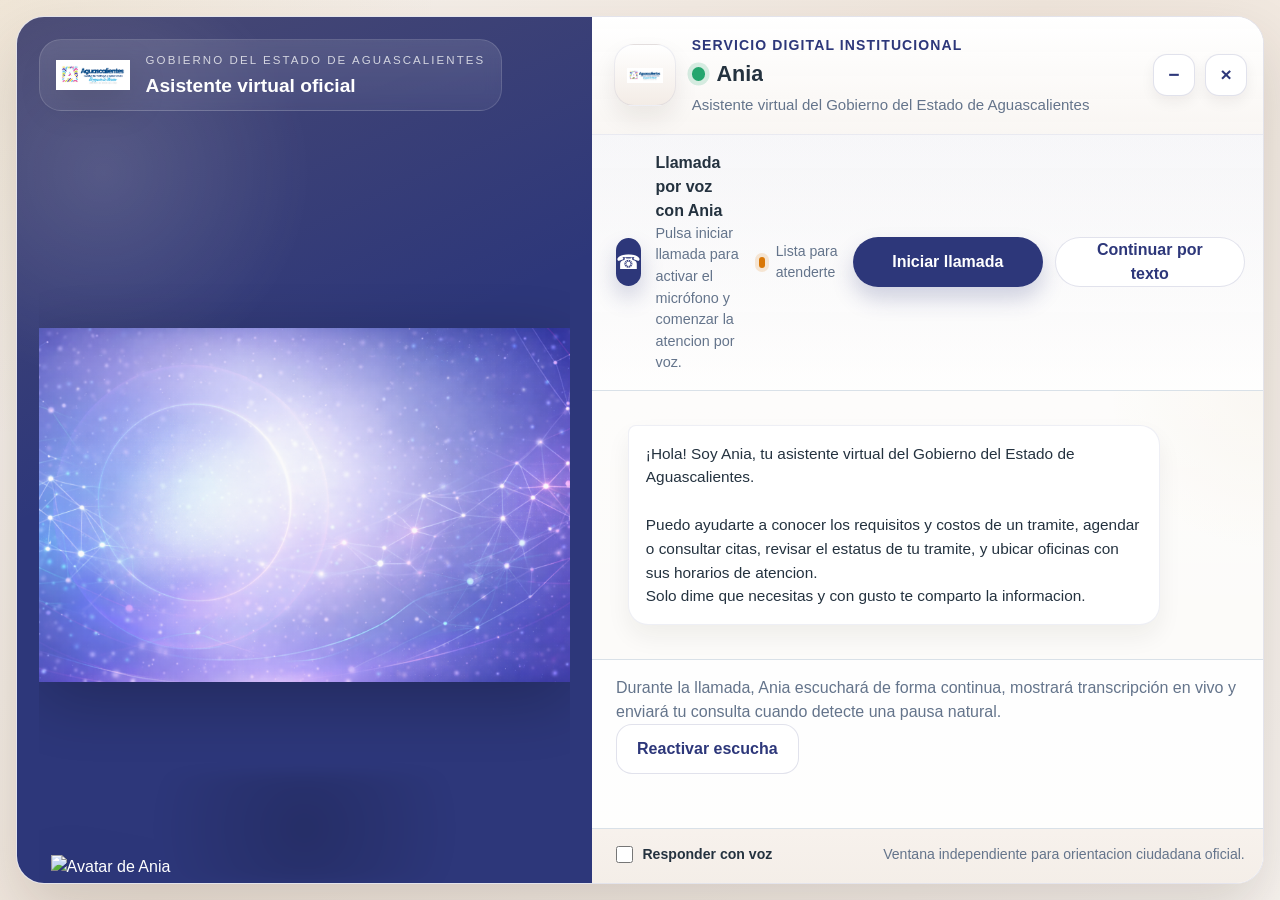
==== asistente_GEA.html @ a7ffb866 "ULTIMA VERSION" ====
<!doctype html>
<html lang="es">
<head>
  <meta charset="utf-8"/>
  <meta name="viewport" content="width=device-width, initial-scale=1"/>
  <meta name="theme-color" content="#2D377A"/>
  <title>Ania | Gobierno del Estado de Aguascalientes</title>
  <link href="https://cdn.jsdelivr.net/npm/bootstrap@5.3.3/dist/css/bootstrap.min.css" rel="stylesheet"/>
  <style>
    :root{--gea-primary:#2D377A;--gea-primary-dark:#2D377A;--gea-gold:#c49a52;--gea-ink:#24323f;--gea-muted:#64748b;--gea-line:#d9e1e8;--gea-bg:#f3ece5;}
    html,body{height:100%;margin:0;overflow:hidden}
    body{font-family:"Segoe UI",Tahoma,Geneva,Verdana,sans-serif;background:radial-gradient(circle at top left,rgba(196,154,82,.16),transparent 28%),linear-gradient(135deg,#f8f4f0,#efe5db 48%,#f8f4f0);color:var(--gea-ink)}
    .page-shell{min-height:100dvh;padding:1rem}
    .app{display:grid;grid-template-columns:minmax(420px,.96fr) minmax(520px,1.12fr);align-items:stretch;width:min(1540px,100%);min-height:calc(100dvh - 2rem);height:calc(100dvh - 2rem);max-height:calc(100dvh - 2rem);margin:0 auto;overflow:hidden;border:1px solid rgba(45,55,122,.12);border-radius:28px;background:rgba(255,255,255,.84);box-shadow:0 28px 60px rgba(53,36,26,.16);backdrop-filter:blur(12px)}
    .side{position:sticky;top:0;display:flex;flex-direction:column;justify-content:space-between;min-height:0;height:100%;padding:1.35rem 1.35rem 0;overflow:hidden;background:#2D377A;color:#fff}
    .side::before{content:"";position:absolute;inset:0;background:radial-gradient(circle at 15% 18%,rgba(255,255,255,.12),transparent 24%),linear-gradient(155deg,rgba(196,154,82,.18),transparent 45%)}
    .side-copy,.avatar-stage{position:relative;z-index:1}
    .gov-mark{display:flex;align-items:center;gap:1rem;margin-bottom:1rem}.side-copy--minimal{display:flex;justify-content:flex-start;align-items:flex-start}.gov-mark--solo{padding:.8rem 1rem;border-radius:22px;border:1px solid rgba(255,255,255,.14);background:linear-gradient(180deg,rgba(255,255,255,.12),rgba(255,255,255,.06));backdrop-filter:blur(8px)}
    .gov-mark img,.header-logo{object-fit:contain}
    .gov-mark img{width:74px;max-width:100%;filter:drop-shadow(0 12px 18px rgba(0,0,0,.14))}
    .gov-overline{display:block;margin-bottom:.35rem;font-size:.72rem;letter-spacing:.18em;text-transform:uppercase;color:rgba(255,255,255,.75)}
    .gov-mark h1{margin:0;font-size:1.2rem;line-height:1.15;font-weight:700}
    .hero-card{display:none}
    .hero-badge{display:none}
    .hero-card h2{display:none}
    .hero-card p,.service-item span{margin:0;color:rgba(255,255,255,.82);line-height:1.6}
    .service-grid{display:none}
    .service-item{display:none}
    .service-item strong{display:block;margin-bottom:.25rem;font-size:.95rem}
    .avatar-stage{position:relative;display:flex;align-items:flex-end;justify-content:center;flex:1 1 auto;min-height:460px;max-height:100%;padding:0 .75rem .25rem;overflow:hidden}
    .avatar-stage::before{content:"";position:absolute;inset:2% 0 4%;background-image:var(--ania-stage-bg, url("assets/img/fondo.png"));background-position:center 52%;background-size:contain;background-repeat:no-repeat;opacity:.98;filter:drop-shadow(0 18px 34px rgba(0,0,0,.24))}
    .avatar-stage::after{content:"";position:absolute;left:10%;right:10%;bottom:0;height:110px;background:radial-gradient(circle,rgba(0,0,0,.34),rgba(0,0,0,0) 70%);opacity:.45;filter:blur(8px)}
    .side img#sideAvatar{position:relative;z-index:1;width:min(100%,640px);max-height:100%;height:auto;object-fit:contain;object-position:center bottom;filter:drop-shadow(0 18px 30px rgba(0,0,0,.22));animation:floaty 3.4s ease-in-out infinite}
    @keyframes floaty{0%,100%{transform:translateY(0)}50%{transform:translateY(-8px)}}
    .chatcol{display:grid;grid-template-rows:auto auto auto minmax(0,1fr) auto auto auto;min-width:0;min-height:0;height:100%;max-height:100%;overflow:hidden;background:linear-gradient(180deg,rgba(255,255,255,.9),rgba(250,247,244,.95))}
    .header{display:flex;align-items:center;justify-content:space-between;gap:1rem;padding:1.1rem 1.35rem;border-bottom:1px solid rgba(45,55,122,.1);background:linear-gradient(180deg,#fff,rgba(249,246,243,.98))}
    .header-brand{display:flex;align-items:center;gap:1rem;min-width:0}
    .header-logo{width:62px;height:62px;padding:.75rem;border-radius:20px;background:linear-gradient(180deg,#fff,#f3ece6);border:1px solid rgba(45,55,122,.08);box-shadow:0 12px 24px rgba(41,25,19,.08)}
    .header-meta small{display:block;margin-bottom:.15rem;color:var(--gea-primary);font-weight:700;letter-spacing:.08em;text-transform:uppercase}
    .title{display:flex;align-items:center;gap:.7rem;font-size:1.35rem;font-weight:700}
    .title span:last-child{overflow:hidden;text-overflow:ellipsis;white-space:nowrap}
    .subtitle{margin-top:.2rem;color:var(--gea-muted);font-size:.94rem}
    .dot{width:.85rem;height:.85rem;border-radius:999px;background:#24a56d;box-shadow:0 0 0 .28rem rgba(36,165,109,.18)}
    .actions{display:flex;gap:.65rem;flex:0 0 auto}
    .btn{display:inline-flex;align-items:center;justify-content:center}
    .actions .btn{width:42px;height:42px;padding:0;border-radius:14px;border:1px solid rgba(45,55,122,.14);background:#fff;color:var(--gea-primary);font-size:1.2rem;font-weight:700;box-shadow:0 6px 14px rgba(41,25,19,.06)}
    .tabs{display:flex;align-items:center;justify-content:space-between;gap:1rem;padding:.85rem 1.35rem;border-bottom:1px solid var(--gea-line);background:rgba(255,255,255,.74)}
    .tabs-copy strong{display:block;font-size:.98rem}
    .tabs-copy span,.voice-note,.typing,.settings{color:var(--gea-muted)}
    .tab-actions{display:flex;gap:.65rem;flex-wrap:nowrap;flex:0 0 auto}
    .tab{min-width:132px;height:44px;padding:0 1.15rem;border-radius:999px;border:1px solid rgba(45,55,122,.14);background:#fff;color:var(--gea-primary);font-weight:700;flex:0 0 auto}
    .tab.active{background:linear-gradient(180deg,var(--gea-primary),var(--gea-primary-dark));border-color:transparent;color:#fff;box-shadow:0 10px 20px rgba(45,55,122,.22)}
    .messages{padding:1.35rem 1.5rem;min-height:0;height:100%;max-height:100%;overflow-y:auto;overflow-x:hidden;overscroll-behavior:contain;scrollbar-gutter:stable both-edges;background:linear-gradient(180deg,rgba(255,255,255,.35),rgba(255,255,255,0)),radial-gradient(circle at top right,rgba(196,154,82,.08),transparent 22%),#fcfbf9}
    .bubble{max-width:88%;padding:1rem 1.05rem;margin:.75rem 0;border-radius:20px;border:1px solid transparent;box-shadow:0 12px 24px rgba(38,28,20,.06);line-height:1.55;font-size:.96rem;overflow-wrap:anywhere}
    .bot{background:#fff;border-color:rgba(45,55,122,.08);border-top-left-radius:.5rem}
    .me{margin-left:auto;background:#2D377A;color:#fff;border-top-right-radius:.5rem}
    .bubble a{color:#2D377A;font-weight:700}
    .me a{color:#fff7d8}
    .typing{display:none;align-items:center;gap:.75rem;padding:1rem 1.5rem;border-top:1px solid var(--gea-line);font-size:.92rem;background:rgba(255,255,255,.72)}
    .typing.show{display:flex}
    .dots{display:flex;gap:.3rem}
    .dots span{width:.42rem;height:.42rem;border-radius:999px;background:var(--gea-primary);animation:dots 1.2s infinite;opacity:.35}
    .dots span:nth-child(2){animation-delay:.2s}.dots span:nth-child(3){animation-delay:.4s}
    @keyframes dots{0%,100%{transform:translateY(0);opacity:.35}50%{transform:translateY(-4px);opacity:1}}
    .controls{padding:1rem 1.5rem;border-top:1px solid var(--gea-line);background:rgba(255,255,255,.88)}
    .composer-row{display:flex;gap:.85rem;align-items:center}
    .input{height:50px;border-radius:16px;border:1px solid rgba(45,55,122,.14);padding:0 1rem;background:#fff}
    .input:focus{border-color:rgba(45,55,122,.34);box-shadow:0 0 0 .25rem rgba(45,55,122,.12)}
    .send,.mic{height:50px;padding:0 1.25rem;border-radius:16px;font-weight:700;white-space:nowrap}
    .send{background:linear-gradient(180deg,var(--gea-primary),var(--gea-primary-dark));border:0;color:#fff;box-shadow:0 12px 22px rgba(45,55,122,.22)}
    .voice{display:none}.voice.show{display:block}
    .mic{border:1px solid rgba(45,55,122,.14);background:#fff;color:var(--gea-primary)}
    .settings{display:flex;justify-content:space-between;align-items:center;gap:1rem;padding:.95rem 1.5rem 1.1rem;border-top:1px solid var(--gea-line);font-size:.88rem;background:linear-gradient(180deg,rgba(247,241,236,.95),rgba(244,238,232,.98))}
    .settings label{display:flex;align-items:center;gap:.6rem;color:var(--gea-ink);font-weight:600}
    .settings input[type="checkbox"]{width:1.05rem;height:1.05rem;accent-color:var(--gea-primary)}

    .call-panel{display:flex;align-items:center;justify-content:space-between;gap:1rem;padding:1rem 1.5rem;border-bottom:1px solid var(--gea-line);background:linear-gradient(180deg,rgba(45,55,122,.04),rgba(255,255,255,.7))}
    .call-meta{display:flex;align-items:center;gap:.9rem;min-width:0}
    .call-badge{width:48px;height:48px;border-radius:16px;display:flex;align-items:center;justify-content:center;background:linear-gradient(180deg,var(--gea-primary),var(--gea-primary-dark));color:#fff;font-size:1.25rem;box-shadow:0 12px 22px rgba(45,55,122,.22)}
    .call-copy strong{display:block;font-size:1rem;color:var(--gea-ink)}
    .call-copy span{display:block;color:var(--gea-muted);font-size:.9rem}
    .call-status{display:flex;align-items:center;gap:.65rem;color:var(--gea-muted);font-size:.88rem}
    .call-dot{width:.72rem;height:.72rem;border-radius:999px;background:#d97706;box-shadow:0 0 0 .25rem rgba(217,119,6,.16)}
    .call-actions{display:flex;gap:.75rem;align-items:center}
    .call-btn{min-width:190px;height:50px;padding:0 1.35rem;border-radius:999px;border:0;font-weight:700;box-shadow:0 12px 22px rgba(45,55,122,.22)}
    .call-btn.primary{background:linear-gradient(180deg,var(--gea-primary),var(--gea-primary-dark));color:#fff}
    .call-btn.secondary{background:#fff;color:var(--gea-primary);border:1px solid rgba(45,55,122,.14);box-shadow:none}
    .call-timer{display:none;padding:.5rem .85rem;border-radius:999px;background:#fff;border:1px solid rgba(45,55,122,.12);font-weight:700;color:var(--gea-primary)}
    .call-timer.show{display:inline-flex;align-items:center}
    body.call-active .call-dot{background:#24a56d;box-shadow:0 0 0 .25rem rgba(36,165,109,.16)}
    .live-panel{display:none;gap:.9rem;align-items:flex-start;padding:.9rem 1.5rem;border-bottom:1px solid var(--gea-line);background:rgba(45,55,122,.035)}
    .live-panel.show{display:flex}
    .live-wave{width:42px;height:42px;border-radius:14px;display:flex;align-items:center;justify-content:center;background:linear-gradient(180deg,#eef1ff,#ffffff);border:1px solid rgba(45,55,122,.10);color:var(--gea-primary);font-size:1.05rem;flex:0 0 auto}
    .live-copy{min-width:0;flex:1 1 auto}
    .live-label{display:flex;align-items:center;gap:.55rem;font-size:.82rem;font-weight:700;letter-spacing:.06em;text-transform:uppercase;color:var(--gea-primary)}
    .live-pulse{width:.55rem;height:.55rem;border-radius:999px;background:#24a56d;box-shadow:0 0 0 0 rgba(36,165,109,.34);animation:livePulse 1.5s infinite}
    .live-text{margin-top:.35rem;min-height:1.55rem;color:var(--gea-ink);font-size:.96rem;line-height:1.45;word-break:break-word}
    .messages::-webkit-scrollbar{width:12px}
    .messages::-webkit-scrollbar-track{background:rgba(45,55,122,.06);border-radius:999px}
    .messages::-webkit-scrollbar-thumb{background:rgba(45,55,122,.28);border-radius:999px;border:3px solid rgba(255,255,255,.75)}
    .messages::-webkit-scrollbar-thumb:hover{background:rgba(45,55,122,.4)}
    .live-text.muted{color:var(--gea-muted)}
    @keyframes livePulse{0%{box-shadow:0 0 0 0 rgba(36,165,109,.32)}70%{box-shadow:0 0 0 .55rem rgba(36,165,109,0)}100%{box-shadow:0 0 0 0 rgba(36,165,109,0)}}
    @media (max-width:1199px){.app{grid-template-columns:minmax(360px,.9fr) minmax(480px,1.1fr)}}
    @media (max-width:991px){html,body,body{overflow:auto}.page-shell{padding:.75rem}.app{grid-template-columns:1fr;grid-template-rows:minmax(300px,40vh) 1fr;min-height:calc(100dvh - 1.5rem);height:auto;max-height:none;border-radius:24px}.side{position:relative;padding:1rem 1rem 0}.avatar-stage{min-height:260px}.header,.tabs,.messages,.typing,.controls,.settings{padding-left:1rem;padding-right:1rem}.tabs-copy{min-width:0}.tabs-copy span{display:block}}
    @media (max-width:640px){.header{align-items:flex-start}.header-logo{width:54px;height:54px;padding:.6rem}.title{font-size:1.12rem}.subtitle{font-size:.84rem}.tabs{flex-direction:column;align-items:stretch}.tab-actions{width:100%;justify-content:stretch}.tab{flex:1 1 0;min-width:0}.composer-row,.settings,.call-panel,.call-actions{flex-direction:column;align-items:stretch}.send,.mic,.call-btn{text-align:center;justify-content:center;width:100%}.gov-mark--solo{width:100%}.gov-mark h1{font-size:1rem}}
  </style>
</head>
<body>
  <div class="page-shell container-fluid">
    <div class="app">
      <div class="side">
        <div class="side-copy side-copy--minimal">
          <div class="gov-mark gov-mark--solo">
            <img id="logoGobHeader" src="assets/img/logo_gob.png" alt="Gobierno del Estado de Aguascalientes"/>
            <div>
              <span class="gov-overline">Gobierno del Estado de Aguascalientes</span>
              <h1>Asistente virtual oficial</h1>
            </div>
          </div>
        </div>
        <div class="avatar-stage">
          <img id="sideAvatar" alt="Avatar de Ania"/>
        </div>
      </div>
      <div class="chatcol">
        <div class="header">
          <div class="header-brand">
            <img class="header-logo" src="assets/img/logo_gob.png" alt="Logotipo del Gobierno del Estado de Aguascalientes"/>
            <div class="header-meta">
              <small>Servicio digital institucional</small>
              <div class="title"><span class="dot"></span><span id="titleTxt">Ania</span></div>
              <div class="subtitle">Asistente virtual del Gobierno del Estado de Aguascalientes</div>
            </div>
          </div>
          <div class="actions">
            <button class="btn" id="btnMin" type="button" title="Minimizar">&minus;</button>
            <button class="btn" id="btnClose" type="button" title="Cerrar">&times;</button>
          </div>
        </div>

        <div class="call-panel" id="callPanel">
          <div class="call-meta">
            <div class="call-badge">☎</div>
            <div class="call-copy">
              <strong>Llamada por voz con Ania</strong>
              <span id="callSubtitle">Pulsa iniciar llamada para activar el micrófono y comenzar la atención por voz.</span>
            </div>
          </div>
          <div class="call-actions">
            <div class="call-status">
              <span class="call-dot" id="callDot"></span>
              <span id="callStatus">Lista para atenderte</span>
            </div>
            <span class="call-timer" id="callTimer">00:00</span>
            <button class="call-btn primary" id="startCallBtn" type="button">Iniciar llamada</button>
            <button class="call-btn secondary" id="switchTextBtn" type="button">Continuar por texto</button>
          </div>
        </div>

        <div class="live-panel" id="livePanel">
          <div class="live-wave">🎙</div>
          <div class="live-copy">
            <div class="live-label"><span class="live-pulse"></span><span id="liveTranscriptStatus">Transcripción en vivo</span></div>
            <div class="live-text muted" id="liveTranscriptText">Cuando la llamada esté activa, aquí aparecerá lo que vas diciendo en tiempo real.</div>
          </div>
        </div>
        <div class="messages" id="messages"></div>
        <div class="typing" id="typing">
          <div class="dots"><span></span><span></span><span></span></div>
          <span>Buscando informacion...</span>
        </div>
        <div class="controls">
          <div class="composer-row" id="textRow" style="display:none;">
            <input class="input form-control" id="input" type="text" placeholder="Escribe tu mensaje aqui"/>
            <button class="send btn" id="send" type="button">Enviar consulta</button>
          </div>
          <div class="voice show" id="voiceBox">
            <div class="voice-note">Durante la llamada, Ania escuchará de forma continua, mostrará transcripción en vivo y enviará tu consulta cuando detecte una pausa natural.</div>
            <button class="mic btn" id="mic" type="button">Reactivar escucha</button>
          </div>
        </div>
        <div class="settings">
          <label><input id="tts" type="checkbox"/>Responder con voz</label>
          <span>Ventana independiente para orientacion ciudadana oficial.</span>
        </div>
      </div>
    </div>
  </div>
  <script src="https://cdn.jsdelivr.net/npm/bootstrap@5.3.3/dist/js/bootstrap.bundle.min.js"></script>
  <script>
    const p = new URLSearchParams(location.search);
    function pick(...vals){ for (const v of vals){ if (v !== null && v !== undefined && String(v).trim() !== "") return v; } return ""; }
    function normalizePath(path){ return String(path || "").replace(/\\/g, "/").trim(); }
    function assetCandidates(path, fallbacks){
      const seen = new Set();
      const arr = [];
      [path].concat(fallbacks || []).forEach(function(item){
        const raw = normalizePath(item);
        if (!raw) return;
        const variants = [raw];
        if (!/^https?:\/\//i.test(raw) && !raw.startsWith("data:")) {
          variants.push(raw.replace(/^\.\//, ""));
          variants.push("./" + raw.replace(/^\.\//, ""));
          if (!raw.startsWith("assets/")) variants.push("assets/img/" + raw.replace(/^\/+/, ""));
          if (!raw.startsWith("avatares/") && !raw.startsWith("avatars/")) {
            variants.push("avatares/ania/" + raw.replace(/^\/+/, ""));
            variants.push("avatars/ania/" + raw.replace(/^\/+/, ""));
          }
          const fname = raw.split("/").pop();
          if (fname) {
            variants.push("avatares/ania/" + fname);
            variants.push("avatars/ania/" + fname);
            variants.push("assets/img/" + fname);
          }
        }
        variants.forEach(function(v){ if (v && !seen.has(v)) { seen.add(v); arr.push(v); } });
      });
      return arr;
    }
    function bindSequentialSource(el, sources, fallback){
      const list = (sources || []).filter(Boolean);
      let idx = 0;
      function setNext(){
        if (idx < list.length){ el.src = list[idx++]; return; }
        if (fallback){ el.onerror = null; el.src = fallback; }
      }
      el.onerror = setNext;
      setNext();
    }
    const cfg = {
      title: pick(p.get("title"), "Ania"),
      avatar: pick(p.get("avatar"), ""),
      avatarIdle: pick(p.get("avatarIdle"), p.get("avatar"), ""),
      avatarListen: pick(p.get("avatarListen"), p.get("avatarEscuchando"), p.get("avatar"), ""),
      avatarRead: pick(p.get("avatarRead"), p.get("avatarLeyendo"), p.get("avatarThink"), p.get("avatar"), ""),
      avatarThink: pick(p.get("avatarThink"), p.get("avatarPensando"), p.get("avatarRead"), p.get("avatar"), ""),
      avatarTalk: pick(p.get("avatarTalk"), p.get("avatarHablando"), p.get("avatar"), ""),
      apiUrl: pick(p.get("apiUrl"), p.get("aiEndpoint"), ""),
      ttsUrl: pick(p.get("ttsUrl"), p.get("ttsEndpoint"), "/GeaAsistenteHub/api/tts.ashx"),
      ttsProvider: pick(p.get("ttsProvider"), p.get("voiceProvider"), "elevenlabs").toLowerCase(),
      elevenVoiceId: pick(p.get("elevenVoiceId"), p.get("elevenVoice"), ""),
      lang: pick(p.get("lang"), "es-MX"),
      ttsEnabled: (p.get("tts")==="1" || p.get("tts")==="true")
    };
    const avatarSources = {
      idle: assetCandidates(cfg.avatarIdle || cfg.avatar, ["avatares/ania/ania_saludando.png", "avatares/ania/Ania.png", "avatars/ania/ania_saludando.png", "assets/img/ania_saludando.png"]),
      listen: assetCandidates(cfg.avatarListen || cfg.avatarIdle || cfg.avatar, ["avatares/ania/ania_escuchando.png", "avatars/ania/ania_escuchando.png", "assets/img/ania_escuchando.png"]),
      read: assetCandidates(cfg.avatarRead || cfg.avatarIdle || cfg.avatar, ["avatares/ania/ania_leyendo.png", "avatars/ania/ania_leyendo.png", "assets/img/ania_leyendo.png"]),
      think: assetCandidates(cfg.avatarThink || cfg.avatarIdle || cfg.avatar, ["avatares/ania/ania_pensando.png", "avatars/ania/ania_pensando.png", "assets/img/ania_pensando.png"]),
      talk: assetCandidates(cfg.avatarTalk || cfg.avatarIdle || cfg.avatar, ["avatares/ania/ania_hablando.png", "avatars/ania/ania_hablando.png", "assets/img/ania_hablando.png"])
    };
    const stageBgSources = assetCandidates(p.get("stageBg"), ["assets/img/fondo.png", "assets/img/fondo.jpg", "./assets/img/fondo.png"]);
    const logoSources = assetCandidates(p.get("logo"), ["assets/img/logo_gob.png", "assets/img/logo_gob.jpg", "./assets/img/logo_gob.png"]);
    const rawSession = pick(p.get("session"), "");
    const genUuid = () => (window.crypto && typeof crypto.randomUUID === "function") ? crypto.randomUUID() : ("u-" + Date.now() + "-" + Math.random().toString(16).slice(2));
    const sessionId = rawSession ? (rawSession.startsWith("CHAT_") ? rawSession : ("CHAT_" + rawSession)) : ("CHAT_" + genUuid());
    const titleTxt = document.getElementById("titleTxt");
    const sideAvatar = document.getElementById("sideAvatar");
    const logoGobHeader = document.getElementById("logoGobHeader");
    const logoGobChat = document.querySelector(".header-logo");
    const messages = document.getElementById("messages");
    const typing = document.getElementById("typing");
    const input = document.getElementById("input");
    const send = document.getElementById("send");
    const textRow = document.getElementById("textRow");
    const voiceBox = document.getElementById("voiceBox");
    const mic = document.getElementById("mic");
    const tts = document.getElementById("tts");
    const btnClose = document.getElementById("btnClose");
    const btnMin = document.getElementById("btnMin");
    const startCallBtn = document.getElementById("startCallBtn");
    const switchTextBtn = document.getElementById("switchTextBtn");
    const callStatus = document.getElementById("callStatus");
    const callSubtitle = document.getElementById("callSubtitle");
    const callTimer = document.getElementById("callTimer");
    const livePanel = document.getElementById("livePanel");
    const liveTranscriptStatus = document.getElementById("liveTranscriptStatus");
    const liveTranscriptText = document.getElementById("liveTranscriptText");
    titleTxt.textContent = cfg.title;
    document.title = cfg.title + " | Gobierno del Estado de Aguascalientes";
    if (stageBgSources.length) document.documentElement.style.setProperty("--ania-stage-bg", 'url("' + stageBgSources[0].replace(/"/g, '\\"') + '")');
    if (logoGobHeader) bindSequentialSource(logoGobHeader, logoSources);
    if (logoGobChat) bindSequentialSource(logoGobChat, logoSources);
    function setAvatarState(state){
      const map = { idle: avatarSources.idle, listen: avatarSources.listen, read: avatarSources.read, think: avatarSources.think, talk: avatarSources.talk };
      bindSequentialSource(sideAvatar, map[state] || avatarSources.idle);
    }
    (function initStageBg(){
      if (!stageBgSources.length) return;
      let idx = 0;
      const probe = new Image();
      probe.onload = function(){ document.documentElement.style.setProperty("--ania-stage-bg", 'url("' + stageBgSources[idx].replace(/"/g, '\\"') + '")'); };
      probe.onerror = function(){ idx += 1; if (idx < stageBgSources.length) probe.src = stageBgSources[idx]; };
      probe.src = stageBgSources[idx];
    })();
    function setTyping(on){ typing.classList.toggle("show", !!on); if (on) setAvatarState(avatarSources.read.length ? "read" : "think"); else setAvatarState("idle"); }
    function normalizeText(s){ return String(s || "").replace(/\\n/g, "\n"); }
    function escapeHtml(s){ return String(s || "").replace(/&/g, "&amp;").replace(/</g, "&lt;").replace(/>/g, "&gt;").replace(/"/g, "&quot;").replace(/'/g, "&#39;"); }
    function safeHttpUrl(url){ try{ const u = new URL(url, location.href); if (u.protocol === "http:" || u.protocol === "https:") return u.href; }catch(_){ } return null; }
    function renderBotHtml(raw){
      const text = normalizeText(raw); const anchors = []; let i = 0;
      function token(anchorHtml){ const t = "__L" + (i++) + "__"; anchors.push({ t, anchorHtml }); return t; }
      let tmp = text.replace(/\[([^\]]+)\]\((https?:\/\/[^\s)]+)\)/gi, function(_, label, url){ const clean = safeHttpUrl(url); if (!clean) return label; const safeLabel = escapeHtml((label || "").trim() || "Mas informacion aqui"); return token('<a href="' + clean + '" target="_blank" rel="noopener noreferrer">' + safeLabel + '</a>'); });
      tmp = tmp.replace(/https?:\/\/[^\s)]+/gi, function(url){ const clean = safeHttpUrl(url); if (!clean) return ""; return token('<a href="' + clean + '" target="_blank" rel="noopener noreferrer">Mas informacion aqui</a>'); });
      let html = escapeHtml(tmp).replace(/\n/g, "<br>"); anchors.forEach(function(x){ html = html.split(x.t).join(x.anchorHtml); }); return html;
    }
    function toSpeechText(raw){
      let t = normalizeText(raw);
      t = t.replace(/\[([^\]]+)\]\((https?:\/\/[^\s)]+)\)/gi, "$1").replace(/https?:\/\/[^\s)]+/gi, "").replace(/[*_`~#>|]/g, " ").replace(/^\s*[-\u2022]\s+/gm, "").replace(/^\s*\d+\.\s+/gm, "").replace(/\s{2,}/g, " ").trim();
      return t.replace(/\r/g, "").replace(/\n{2,}/g, ". ").replace(/\n/g, ", ");
    }
    function addBubble(text, who){
      const div = document.createElement("div");
      div.className = "bubble " + (who === "me" ? "me" : "bot");
      if (who === "bot") div.innerHTML = renderBotHtml(text); else div.textContent = normalizeText(text);
      messages.appendChild(div);
      requestAnimationFrame(() => { messages.scrollTop = messages.scrollHeight; });
    }
    async function parseApiResponse(res){
      const ct = (res.headers.get("content-type") || "").toLowerCase();
      if (ct.includes("application/json")){ const data = await res.json(); return (data.output || data.answer || data.text || data.message || data.response || data.result || data.data || "").toString().trim(); }
      const txt = (await res.text()).trim(); return txt || "";
    }
    async function callApi(userText){
      if (!cfg.apiUrl){ await new Promise(r => setTimeout(r, 350)); return "Recibi tu mensaje: " + userText; }
      let res = await fetch(cfg.apiUrl, { method: "POST", headers: { "Content-Type":"application/json" }, body: JSON.stringify({ session: sessionId, input: userText }) });
      if (!res.ok && (res.status === 400 || res.status === 415)){ res = await fetch(cfg.apiUrl, { method: "POST", headers: { "Content-Type":"application/json; charset=utf-8" }, body: JSON.stringify(userText) }); }
      if (!res.ok) throw new Error("HTTP " + res.status);
      const out = await parseApiResponse(res); return out || "Listo.";
    }
    function b64ToBlob(base64, mimeType){
      const clean = (base64 || "").split(",").pop(); const byteChars = atob(clean); const byteNumbers = new Array(byteChars.length);
      for (let i = 0; i < byteChars.length; i++) byteNumbers[i] = byteChars.charCodeAt(i);
      return new Blob([new Uint8Array(byteNumbers)], { type: mimeType || "audio/mpeg" });
    }
    function playBlob(blob){
      return new Promise((resolve) => {
        const url = URL.createObjectURL(blob);
        const audio = new Audio(url);
        const done = () => { try { URL.revokeObjectURL(url); } catch {} setAvatarState("idle"); resolve(); };
        audio.onended = done;
        audio.onerror = done;
        audio.play().catch(done);
      });
    }
    function playAudioUrl(url){
      return new Promise((resolve) => {
        const audio = new Audio(url);
        const done = () => { setAvatarState("idle"); resolve(); };
        audio.onended = done;
        audio.onerror = done;
        audio.play().catch(done);
      });
    }
    async function speak(text){
      text = (text || "").trim();
      if (!tts.checked || !text) return;
      if (cfg.ttsProvider === "browser" || !cfg.ttsUrl) {
        if (!("speechSynthesis" in window)) return;
        await new Promise((resolve) => {
          try{
            setAvatarState("talk");
            const u = new SpeechSynthesisUtterance(text);
            u.lang = cfg.lang || "es-MX";
            u.onend = () => { setAvatarState("idle"); resolve(); };
            u.onerror = () => { setAvatarState("idle"); resolve(); };
            speechSynthesis.cancel();
            speechSynthesis.speak(u);
          } catch {
            setAvatarState("idle");
            resolve();
          }
        });
        return;
      }
      try{
        setAvatarState("talk");
        const res = await fetch(cfg.ttsUrl, { method: "POST", headers: { "Content-Type":"application/json" }, body: JSON.stringify({ text, provider: cfg.ttsProvider, voiceProvider: cfg.ttsProvider, lang: cfg.lang || "es-MX", locale: cfg.lang || "es-MX", elevenVoiceId: cfg.elevenVoiceId || undefined, elevenVoice: cfg.elevenVoiceId || undefined }) });
        if (!res.ok) throw new Error("HTTP " + res.status);
        const ct = (res.headers.get("content-type") || "").toLowerCase();
        if (ct.includes("application/json")){
          const data = await res.json();
          if (data.audioBase64 || data.audio){ await playBlob(b64ToBlob(data.audioBase64 || data.audio, data.mimeType || "audio/mpeg")); return; }
          if (data.url){ await playAudioUrl(data.url); return; }
          setAvatarState("idle"); return;
        }
        await playBlob(await res.blob());
      } catch { setAvatarState("idle"); }
    }
    let pendingMenu = null;
    function buildWelcomeMessage(){
      return "\u00a1Hola! Soy Ania, tu asistente virtual del Gobierno del Estado de Aguascalientes.\n\nPuedo ayudarte a conocer los requisitos y costos de un tramite, agendar o consultar citas, revisar el estatus de tu tramite, y ubicar oficinas con sus horarios de atencion.\nSolo dime que necesitas y con gusto te comparto la informacion.";
    }
    function buildMainMenu(){
      return "\u00a1Hola! Soy " + (cfg.title || "tu asistente") + ".\n\nElige una opcion (o escribe tu pregunta):\n1) Requisitos de un tramite\n2) Costos de un tramite\n3) Citas\n4) Estatus de tramite\n5) Ubicacion y horarios de atencion\n6) Centro de contacto digital 070\n\nTip: escribe MENU para ver estas opciones otra vez.";
    }
    function buildRoutedPrompt(opt, userText){
      const map = { "1": "Requisitos", "2": "Costos", "3": "Citas", "4": "Estatus", "5": "Ubicacion y horarios" };
      const label = map[String(opt)] || "Atencion ciudadana";
      return "Opcion " + opt + " (" + label + "). Mensaje del ciudadano: " + userText;
    }

    let callStartedAt = null;
    let callTimerId = null;
    function formatCallTime(totalSeconds){
      const min = String(Math.floor(totalSeconds / 60)).padStart(2, "0");
      const sec = String(totalSeconds % 60).padStart(2, "0");
      return min + ":" + sec;
    }
    function updateCallTimer(){
      if (!callStartedAt) return;
      const secs = Math.max(0, Math.floor((Date.now() - callStartedAt) / 1000));
      callTimer.textContent = formatCallTime(secs);
    }
    function startCallVisualState(){
      document.body.classList.add("call-active");
      callStartedAt = Date.now();
      updateCallTimer();
      callTimer.classList.add("show");
      if (callTimerId) clearInterval(callTimerId);
      callTimerId = setInterval(updateCallTimer, 1000);
      callStatus.textContent = "Llamada activa";
      callSubtitle.textContent = "Habla con naturalidad. Mientras la llamada este activa, Ania seguira escuchando automaticamente.";
      startCallBtn.textContent = "Finalizar llamada";
      startCallBtn.disabled = false;
    }
    function stopCallVisualState(){
      document.body.classList.remove("call-active");
      if (callTimerId) clearInterval(callTimerId);
      callTimerId = null;
      callStartedAt = null;
      callTimer.classList.remove("show");
      callTimer.textContent = "00:00";
      callStatus.textContent = "Lista para atenderte";
      callSubtitle.textContent = "Pulsa iniciar llamada para activar el micrófono y comenzar la atencion por voz.";
      startCallBtn.textContent = "Iniciar llamada";
      startCallBtn.disabled = false;
      livePanel.classList.remove("show");
      liveTranscriptStatus.textContent = "Transcripción en vivo";
      liveTranscriptText.textContent = "Cuando la llamada esté activa, aquí aparecerá lo que vas diciendo en tiempo real.";
      liveTranscriptText.classList.add("muted");
    }
    function showLivePanel(){
      livePanel.classList.add("show");
    }
    function setLiveTranscript(status, textValue, muted){
      if (status) liveTranscriptStatus.textContent = status;
      if (typeof textValue === "string") liveTranscriptText.textContent = textValue;
      liveTranscriptText.classList.toggle("muted", !!muted);
    }
    async function ensureMicrophonePermission(){
      if (!(navigator.mediaDevices && navigator.mediaDevices.getUserMedia)) throw new Error("Micrófono no disponible");
      const stream = await navigator.mediaDevices.getUserMedia({ audio:true });
      stream.getTracks().forEach(t => t.stop());
      return true;
    }
    async function beginVoiceCall(){
      callStatus.textContent = "Solicitando acceso al micrófono...";
      callSubtitle.textContent = "Autoriza el uso del micrófono para comenzar la llamada con Ania.";
      try{
        await ensureMicrophonePermission();
        startCallVisualState();
        showLivePanel();
        setLiveTranscript("Llamada activa", "Micrófono activo. Puedes comenzar a hablar cuando quieras.", true);
        addBubble("Hola, soy Ania, asistente virtual del Gobierno del Estado de Aguascalientes. Ya podemos hablar por voz. ¿En qué puedo ayudarte hoy?", "bot");
        speak("Hola, soy Ania, asistente virtual del Gobierno del Estado de Aguascalientes. Ya podemos hablar por voz. ¿En qué puedo ayudarte hoy?");
      } catch (err) {
        stopCallVisualState();
        addBubble("No se pudo activar el micrófono. Puedes intentarlo de nuevo o continuar por texto.", "bot");
      }
    }

    function handleMenuInput(raw){
      const t = (raw || "").trim(); const low = t.toLowerCase();
      if (low === "menu" || low === "men\u00fa" || low === "opciones" || low === "ayuda") { addBubble(buildMainMenu(), "bot"); setAvatarState("idle"); return true; }
      if (/^[1-6]$/.test(t)) {
        if (t === "1") { pendingMenu = "1"; addBubble("\u00bfDe que tramite quieres saber los requisitos?", "bot"); setAvatarState("idle"); return true; }
        if (t === "2") { pendingMenu = "2"; addBubble("\u00bfDe que tramite quieres conocer el costo?", "bot"); setAvatarState("idle"); return true; }
        if (t === "3") { pendingMenu = "3"; addBubble("\u00bfDe que tramite buscas cita o quieres conocer el costo?", "bot"); setAvatarState("idle"); return true; }
        if (t === "4") { pendingMenu = "4"; addBubble("\u00bfDe que tramite se trata y cual es tu folio?", "bot"); setAvatarState("idle"); return true; }
        if (t === "5") { pendingMenu = "5"; addBubble("\u00bfDe que dependencia necesitas la ubicacion y los horarios de atencion?", "bot"); setAvatarState("idle"); return true; }
        if (t === "6") { pendingMenu = null; addBubble(["Centro de Contacto Digital 070","","- WhatsApp: [Abrir WhatsApp](https://wa.me/5214494699898)","- Telefono: 070","- WhatsApp (numero): +52 1 449 469 9898","- Correo: contactodigital070@aguascalientes.gob.mx"].join("\n"), "bot"); setAvatarState("idle"); return true; }
      }
      return false;
    }
    async function sendMessage(){
      const raw = (input.value || "").trim(); if (!raw) return;
      input.value = ""; addBubble(raw, "me");
      if (handleMenuInput(raw)) return;
      const toSend = pendingMenu ? buildRoutedPrompt(pendingMenu, raw) : raw; pendingMenu = null; setTyping(true);
      try{ const answer = await callApi(toSend); setTyping(false); addBubble(answer, "bot"); const speechText = toSpeechText(answer); if (speechText) speak(speechText); }
      catch { setTyping(false); addBubble("Ocurrio un error al consultar la informacion. Intenta de nuevo.", "bot"); }
    }
    startCallBtn.addEventListener("click", () => { if (document.body.classList.contains("call-active")) { stopCallVisualState(); addBubble("La llamada por voz ha finalizado. Si lo deseas, puedes iniciar una nueva llamada o continuar por texto.", "bot"); } else { beginVoiceCall(); } });
    switchTextBtn.addEventListener("click", () => { textRow.style.display = "flex"; voiceBox.classList.remove("show"); input.focus(); callSubtitle.textContent = "Atencion por texto disponible. Puedes volver a la llamada cuando quieras."; });
    send.addEventListener("click", sendMessage);
    input.addEventListener("keydown", (e) => { if (e.key === "Enter") sendMessage(); });
    btnClose.addEventListener("click", () => { try { window.close(); } catch {} if (!window.closed) history.back(); });
    btnMin.addEventListener("click", () => {
      const app = document.querySelector(".app"); const isMini = app.dataset.mini === "1"; app.dataset.mini = isMini ? "0" : "1";
      const side = document.querySelector(".side");
      const controls = document.querySelector(".controls");
      const settings = document.querySelector(".settings");
      if (!isMini){ app.style.gridTemplateColumns = "1fr"; if (side) side.style.display = "none"; messages.style.display = "none"; typing.style.display = "none"; if (controls) controls.style.display = "none"; if (settings) settings.style.display = "none"; btnMin.textContent = "+"; }
      else { app.style.gridTemplateColumns = ""; if (side) side.style.display = ""; messages.style.display = ""; typing.style.display = ""; if (controls) controls.style.display = ""; if (settings) settings.style.display = ""; btnMin.innerHTML = "&minus;"; }
    });
    (function initVoice(){
      const SR = window.SpeechRecognition || window.webkitSpeechRecognition;
      if (!SR) {
        livePanel.classList.add("show");
        setLiveTranscript("Transcripción no disponible", "Este navegador no soporta reconocimiento de voz del navegador. Puedes continuar por texto.", true);
        return;
      }
      const rec = new SR();
      let callListening = false;
      let isSpeaking = false;
      let isRecognitionActive = false;
      let restartWanted = false;
      let finalBuffer = "";
      let interimBuffer = "";
      let silenceCommitTimer = null;
      let lastDeliveredText = "";
      rec.lang = cfg.lang || "es-MX";
      rec.interimResults = true;
      rec.continuous = true;

      const originalSpeak = speak;
      speak = async function(text){
        isSpeaking = true;
        restartWanted = callListening && document.body.classList.contains("call-active");
        clearTimeout(silenceCommitTimer);
        try { if (isRecognitionActive) rec.stop(); } catch {}
        try {
          setLiveTranscript("Ania está hablando", "Esperando a que termine la respuesta para volver a escucharte...", true);
          await originalSpeak(text);
        } finally {
          isSpeaking = false;
          if (restartWanted && document.body.classList.contains("call-active")) {
            setTimeout(startContinuousRecognition, 450);
          }
        }
      };

      function normalizeRecognizedText(value){
        return String(value || "").replace(/\s+/g, " ").trim();
      }
      function clearRecognitionBuffers(){
        finalBuffer = "";
        interimBuffer = "";
        clearTimeout(silenceCommitTimer);
      }
      function updateLiveTranscript(){
        const combined = normalizeRecognizedText([finalBuffer, interimBuffer].filter(Boolean).join(" "));
        if (!document.body.classList.contains("call-active")) return;
        showLivePanel();
        if (combined) {
          setLiveTranscript("Transcripción en vivo", combined, false);
        } else {
          setLiveTranscript("Llamada activa", "Micrófono activo. Puedes comenzar a hablar cuando quieras.", true);
        }
      }
      async function commitRecognizedText(force){
        clearTimeout(silenceCommitTimer);
        const combined = normalizeRecognizedText([finalBuffer, interimBuffer].filter(Boolean).join(" "));
        if (!combined) {
          updateLiveTranscript();
          return;
        }
        if (!force && combined.length < 2) return;
        if (combined === lastDeliveredText) {
          clearRecognitionBuffers();
          updateLiveTranscript();
          return;
        }
        lastDeliveredText = combined;
        input.value = combined;
        clearRecognitionBuffers();
        callStatus.textContent = "Procesando tu consulta";
        setLiveTranscript("Consulta detectada", combined, false);
        await sendMessage();
      }
      function queueCommit(){
        clearTimeout(silenceCommitTimer);
        silenceCommitTimer = setTimeout(() => { commitRecognizedText(true); }, 950);
      }
      function startContinuousRecognition(){
        if (!document.body.classList.contains("call-active") || isSpeaking || isRecognitionActive) return;
        try {
          restartWanted = true;
          rec.start();
        } catch {}
      }
      function stopContinuousRecognition(){
        callListening = false;
        restartWanted = false;
        clearRecognitionBuffers();
        try { if (isRecognitionActive) rec.stop(); } catch {}
      }

      rec.onstart = () => {
        isRecognitionActive = true;
        setAvatarState("listen");
        if (document.body.classList.contains("call-active")) {
          callStatus.textContent = "Escuchando";
          mic.textContent = "Escucha activa";
          showLivePanel();
          updateLiveTranscript();
        } else {
          mic.textContent = "Escuchando...";
        }
      };
      rec.onend = () => {
        isRecognitionActive = false;
        setAvatarState("idle");
        if (document.body.classList.contains("call-active") && callListening && !isSpeaking) {
          callStatus.textContent = "Llamada activa";
          mic.textContent = "Reactivar escucha";
          if (finalBuffer || interimBuffer) queueCommit();
          setTimeout(startContinuousRecognition, 400);
        } else {
          mic.textContent = "Reactivar escucha";
        }
      };
      rec.onerror = (ev) => {
        isRecognitionActive = false;
        setAvatarState("idle");
        if (document.body.classList.contains("call-active")) {
          const err = (ev && ev.error) ? String(ev.error) : "error";
          if (err === "not-allowed" || err === "service-not-allowed") {
            setLiveTranscript("Micrófono bloqueado", "El navegador no permitió usar el micrófono. Revisa el permiso del sitio y vuelve a iniciar la llamada.", true);
            callStatus.textContent = "Micrófono no disponible";
            return;
          }
          setLiveTranscript("Reconectando audio", "Se perdió momentáneamente la escucha. Intentando reactivar el micrófono...", true);
          if (callListening && !isSpeaking) setTimeout(startContinuousRecognition, 900);
        }
      };
      rec.onresult = (ev) => {
        let interim = "";
        let finals = [];
        for (let i = ev.resultIndex; i < ev.results.length; i++) {
          const result = ev.results[i];
          const transcript = normalizeRecognizedText(result[0] && result[0].transcript ? result[0].transcript : "");
          if (!transcript) continue;
          if (result.isFinal) finals.push(transcript);
          else interim += (interim ? " " : "") + transcript;
        }
        if (finals.length) finalBuffer = normalizeRecognizedText([finalBuffer].concat(finals).join(" "));
        interimBuffer = normalizeRecognizedText(interim);
        updateLiveTranscript();
        if (finals.length) queueCommit();
      };

      const originalBeginVoiceCall = beginVoiceCall;
      beginVoiceCall = async function(){
        await originalBeginVoiceCall();
        if (document.body.classList.contains("call-active")) {
          callListening = true;
          restartWanted = true;
          mic.textContent = "Escucha activa";
          setTimeout(startContinuousRecognition, 700);
        }
      };

      const originalStopCallVisualState = stopCallVisualState;
      stopCallVisualState = function(){
        stopContinuousRecognition();
        originalStopCallVisualState();
        mic.textContent = "Reactivar escucha";
      };

      mic.addEventListener("click", async () => {
        if (!document.body.classList.contains("call-active")) {
          await beginVoiceCall();
          return;
        }
        callListening = true;
        restartWanted = true;
        setLiveTranscript("Reactivando escucha", "Volviendo a activar el micrófono para continuar la llamada...", true);
        startContinuousRecognition();
      });
    })();
    tts.checked = !!cfg.ttsEnabled;
    setAvatarState("idle");
    stopCallVisualState();
    textRow.style.display = "none";
    voiceBox.classList.add("show");
    addBubble(buildWelcomeMessage(), "bot");
    setTimeout(() => input.focus(), 0);
  </script>
</body>
</html>
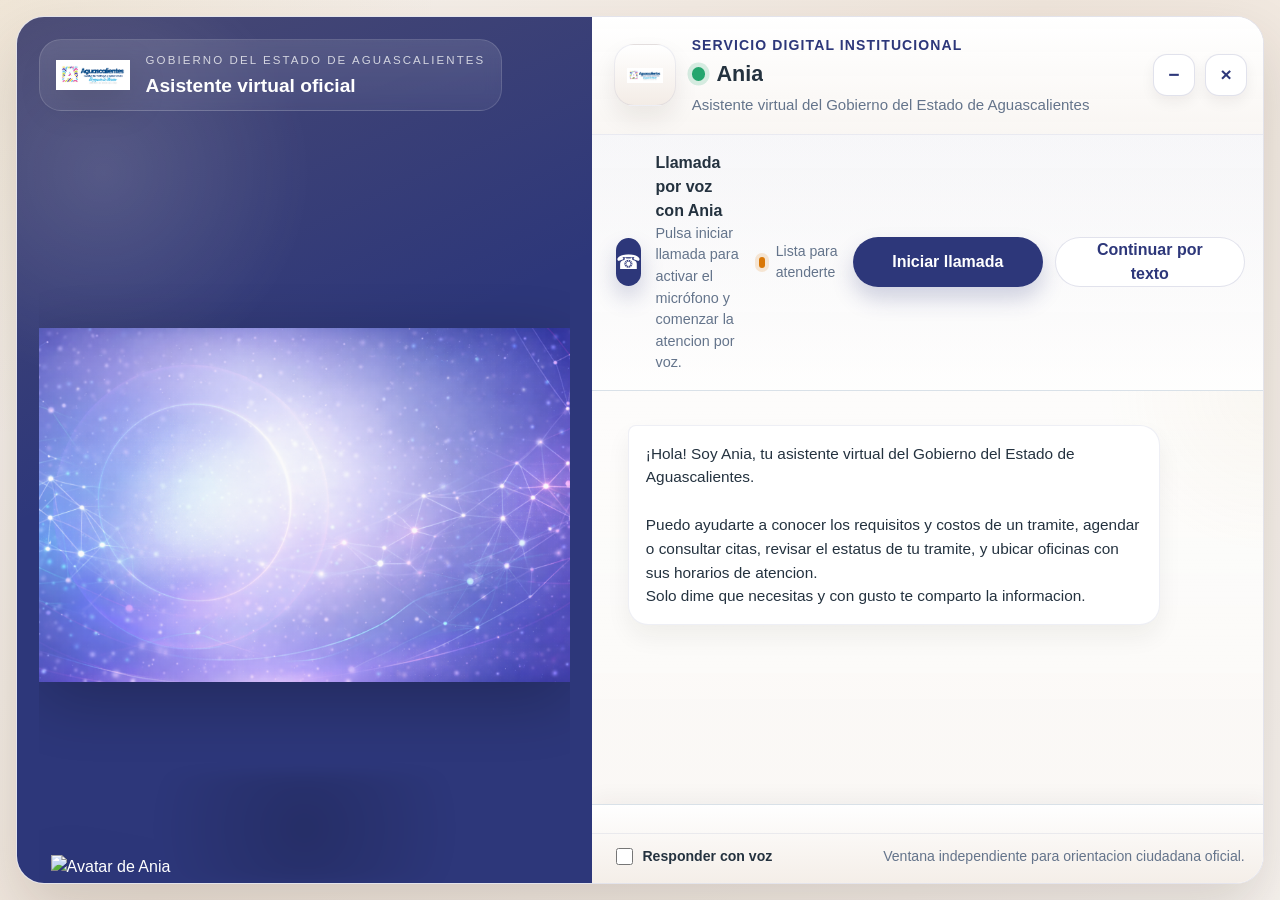
==== commit 113064b2: "ultima version" ====
--- a/asistente_GEA.html
+++ b/asistente_GEA.html
@@ -32,7 +32,7 @@
     .avatar-stage::after{content:"";position:absolute;left:10%;right:10%;bottom:0;height:110px;background:radial-gradient(circle,rgba(0,0,0,.34),rgba(0,0,0,0) 70%);opacity:.45;filter:blur(8px)}
     .side img#sideAvatar{position:relative;z-index:1;width:min(100%,640px);max-height:100%;height:auto;object-fit:contain;object-position:center bottom;filter:drop-shadow(0 18px 30px rgba(0,0,0,.22));animation:floaty 3.4s ease-in-out infinite}
     @keyframes floaty{0%,100%{transform:translateY(0)}50%{transform:translateY(-8px)}}
-    .chatcol{display:grid;grid-template-rows:auto auto auto minmax(0,1fr) auto auto auto;min-width:0;min-height:0;height:100%;max-height:100%;overflow:hidden;background:linear-gradient(180deg,rgba(255,255,255,.9),rgba(250,247,244,.95))}
+    .chatcol{display:grid;grid-template-rows:auto auto auto minmax(0,1fr) auto auto;min-width:0;min-height:0;height:100%;max-height:100%;overflow:hidden;background:linear-gradient(180deg,rgba(255,255,255,.9),rgba(250,247,244,.95));}
     .header{display:flex;align-items:center;justify-content:space-between;gap:1rem;padding:1.1rem 1.35rem;border-bottom:1px solid rgba(45,55,122,.1);background:linear-gradient(180deg,#fff,rgba(249,246,243,.98))}
     .header-brand{display:flex;align-items:center;gap:1rem;min-width:0}
     .header-logo{width:62px;height:62px;padding:.75rem;border-radius:20px;background:linear-gradient(180deg,#fff,#f3ece6);border:1px solid rgba(45,55,122,.08);box-shadow:0 12px 24px rgba(41,25,19,.08)}
@@ -50,7 +50,7 @@
     .tab-actions{display:flex;gap:.65rem;flex-wrap:nowrap;flex:0 0 auto}
     .tab{min-width:132px;height:44px;padding:0 1.15rem;border-radius:999px;border:1px solid rgba(45,55,122,.14);background:#fff;color:var(--gea-primary);font-weight:700;flex:0 0 auto}
     .tab.active{background:linear-gradient(180deg,var(--gea-primary),var(--gea-primary-dark));border-color:transparent;color:#fff;box-shadow:0 10px 20px rgba(45,55,122,.22)}
-    .messages{padding:1.35rem 1.5rem;min-height:0;height:100%;max-height:100%;overflow-y:auto;overflow-x:hidden;overscroll-behavior:contain;scrollbar-gutter:stable both-edges;background:linear-gradient(180deg,rgba(255,255,255,.35),rgba(255,255,255,0)),radial-gradient(circle at top right,rgba(196,154,82,.08),transparent 22%),#fcfbf9}
+    .messages{padding:1.35rem 1.5rem 2.25rem;min-height:0;height:auto;max-height:none;overflow-y:auto;overflow-x:hidden;overscroll-behavior:contain;scrollbar-gutter:stable both-edges;scroll-padding-bottom:7rem;background:linear-gradient(180deg,rgba(255,255,255,.35),rgba(255,255,255,0)),radial-gradient(circle at top right,rgba(196,154,82,.08),transparent 22%),#fcfbf9;}
     .bubble{max-width:88%;padding:1rem 1.05rem;margin:.75rem 0;border-radius:20px;border:1px solid transparent;box-shadow:0 12px 24px rgba(38,28,20,.06);line-height:1.55;font-size:.96rem;overflow-wrap:anywhere}
     .bot{background:#fff;border-color:rgba(45,55,122,.08);border-top-left-radius:.5rem}
     .me{margin-left:auto;background:#2D377A;color:#fff;border-top-right-radius:.5rem}
@@ -62,15 +62,17 @@
     .dots span{width:.42rem;height:.42rem;border-radius:999px;background:var(--gea-primary);animation:dots 1.2s infinite;opacity:.35}
     .dots span:nth-child(2){animation-delay:.2s}.dots span:nth-child(3){animation-delay:.4s}
     @keyframes dots{0%,100%{transform:translateY(0);opacity:.35}50%{transform:translateY(-4px);opacity:1}}
-    .controls{padding:1rem 1.5rem;border-top:1px solid var(--gea-line);background:rgba(255,255,255,.88)}
+    .bottom-shell{display:grid;grid-template-rows:auto auto;align-self:end;min-height:0;background:linear-gradient(180deg,rgba(255,255,255,.96),rgba(244,238,232,.98));border-top:1px solid var(--gea-line);box-shadow:0 -8px 18px rgba(41,25,19,.04);position:relative;z-index:5}
+    .controls{flex:0 0 auto;padding:1rem 1.5rem .75rem;border-top:0;background:transparent;}
     .composer-row{display:flex;gap:.85rem;align-items:center}
     .input{height:50px;border-radius:16px;border:1px solid rgba(45,55,122,.14);padding:0 1rem;background:#fff}
     .input:focus{border-color:rgba(45,55,122,.34);box-shadow:0 0 0 .25rem rgba(45,55,122,.12)}
     .send,.mic{height:50px;padding:0 1.25rem;border-radius:16px;font-weight:700;white-space:nowrap}
     .send{background:linear-gradient(180deg,var(--gea-primary),var(--gea-primary-dark));border:0;color:#fff;box-shadow:0 12px 22px rgba(45,55,122,.22)}
     .voice{display:none}.voice.show{display:block}
+    .voice-note{display:none !important}
     .mic{border:1px solid rgba(45,55,122,.14);background:#fff;color:var(--gea-primary)}
-    .settings{display:flex;justify-content:space-between;align-items:center;gap:1rem;padding:.95rem 1.5rem 1.1rem;border-top:1px solid var(--gea-line);font-size:.88rem;background:linear-gradient(180deg,rgba(247,241,236,.95),rgba(244,238,232,.98))}
+    .settings{flex:0 0 auto;display:flex;justify-content:space-between;align-items:center;gap:1rem;padding:.75rem 1.5rem 1rem;border-top:1px solid rgba(45,55,122,.08);font-size:.88rem;background:transparent;}
     .settings label{display:flex;align-items:center;gap:.6rem;color:var(--gea-ink);font-weight:600}
     .settings input[type="checkbox"]{width:1.05rem;height:1.05rem;accent-color:var(--gea-primary)}
 
@@ -88,7 +90,7 @@
     .call-timer{display:none;padding:.5rem .85rem;border-radius:999px;background:#fff;border:1px solid rgba(45,55,122,.12);font-weight:700;color:var(--gea-primary)}
     .call-timer.show{display:inline-flex;align-items:center}
     body.call-active .call-dot{background:#24a56d;box-shadow:0 0 0 .25rem rgba(36,165,109,.16)}
-    .live-panel{display:none;gap:.9rem;align-items:flex-start;padding:.9rem 1.5rem;border-bottom:1px solid var(--gea-line);background:rgba(45,55,122,.035)}
+    .live-panel{display:none !important;gap:.9rem;align-items:flex-start;padding:.9rem 1.5rem;border-bottom:1px solid var(--gea-line);background:rgba(45,55,122,.035)}
     .live-panel.show{display:flex}
     .live-wave{width:42px;height:42px;border-radius:14px;display:flex;align-items:center;justify-content:center;background:linear-gradient(180deg,#eef1ff,#ffffff);border:1px solid rgba(45,55,122,.10);color:var(--gea-primary);font-size:1.05rem;flex:0 0 auto}
     .live-copy{min-width:0;flex:1 1 auto}
@@ -102,7 +104,7 @@
     .live-text.muted{color:var(--gea-muted)}
     @keyframes livePulse{0%{box-shadow:0 0 0 0 rgba(36,165,109,.32)}70%{box-shadow:0 0 0 .55rem rgba(36,165,109,0)}100%{box-shadow:0 0 0 0 rgba(36,165,109,0)}}
     @media (max-width:1199px){.app{grid-template-columns:minmax(360px,.9fr) minmax(480px,1.1fr)}}
-    @media (max-width:991px){html,body,body{overflow:auto}.page-shell{padding:.75rem}.app{grid-template-columns:1fr;grid-template-rows:minmax(300px,40vh) 1fr;min-height:calc(100dvh - 1.5rem);height:auto;max-height:none;border-radius:24px}.side{position:relative;padding:1rem 1rem 0}.avatar-stage{min-height:260px}.header,.tabs,.messages,.typing,.controls,.settings{padding-left:1rem;padding-right:1rem}.tabs-copy{min-width:0}.tabs-copy span{display:block}}
+    @media (max-width:991px){html,body,body{overflow:auto}.page-shell{padding:.75rem}.app{grid-template-columns:1fr;grid-template-rows:minmax(300px,40vh) 1fr;min-height:calc(100dvh - 1.5rem);height:auto;max-height:none;border-radius:24px}.side{position:relative;padding:1rem 1rem 0}.avatar-stage{min-height:260px}.header,.tabs,.messages,.typing,.controls,.settings{padding-left:1rem;padding-right:1rem}.bottom-shell{padding-bottom:max(.35rem, env(safe-area-inset-bottom))}.tabs-copy{min-width:0}.tabs-copy span{display:block}}
     @media (max-width:640px){.header{align-items:flex-start}.header-logo{width:54px;height:54px;padding:.6rem}.title{font-size:1.12rem}.subtitle{font-size:.84rem}.tabs{flex-direction:column;align-items:stretch}.tab-actions{width:100%;justify-content:stretch}.tab{flex:1 1 0;min-width:0}.composer-row,.settings,.call-panel,.call-actions{flex-direction:column;align-items:stretch}.send,.mic,.call-btn{text-align:center;justify-content:center;width:100%}.gov-mark--solo{width:100%}.gov-mark h1{font-size:1rem}}
   </style>
 </head>
@@ -170,19 +172,21 @@
           <div class="dots"><span></span><span></span><span></span></div>
           <span>Buscando informacion...</span>
         </div>
-        <div class="controls">
-          <div class="composer-row" id="textRow" style="display:none;">
-            <input class="input form-control" id="input" type="text" placeholder="Escribe tu mensaje aqui"/>
-            <button class="send btn" id="send" type="button">Enviar consulta</button>
+        <div class="bottom-shell">
+          <div class="controls">
+            <div class="composer-row" id="textRow" style="display:none;">
+              <input class="input form-control" id="input" type="text" placeholder="Escribe tu mensaje aqui"/>
+              <button class="send btn" id="send" type="button">Enviar consulta</button>
+            </div>
+            <div class="voice show" id="voiceBox" style="display:none;">
+              <div class="voice-note">Durante la llamada, Ania escuchará de forma continua, mostrará transcripción en vivo y enviará tu consulta cuando detecte una pausa natural.</div>
+              <button class="mic btn" id="mic" type="button">Reactivar escucha</button>
+            </div>
           </div>
-          <div class="voice show" id="voiceBox">
-            <div class="voice-note">Durante la llamada, Ania escuchará de forma continua, mostrará transcripción en vivo y enviará tu consulta cuando detecte una pausa natural.</div>
-            <button class="mic btn" id="mic" type="button">Reactivar escucha</button>
+          <div class="settings">
+            <label><input id="tts" type="checkbox"/>Responder con voz</label>
+            <span>Ventana independiente para orientacion ciudadana oficial.</span>
           </div>
-        </div>
-        <div class="settings">
-          <label><input id="tts" type="checkbox"/>Responder con voz</label>
-          <span>Ventana independiente para orientacion ciudadana oficial.</span>
         </div>
       </div>
     </div>
@@ -310,65 +314,393 @@
       t = t.replace(/\[([^\]]+)\]\((https?:\/\/[^\s)]+)\)/gi, "$1").replace(/https?:\/\/[^\s)]+/gi, "").replace(/[*_`~#>|]/g, " ").replace(/^\s*[-\u2022]\s+/gm, "").replace(/^\s*\d+\.\s+/gm, "").replace(/\s{2,}/g, " ").trim();
       return t.replace(/\r/g, "").replace(/\n{2,}/g, ". ").replace(/\n/g, ", ");
     }
+    function scrollMessagesToBottom(target){
+      const last = target || messages.lastElementChild;
+      if (!last) { messages.scrollTop = messages.scrollHeight; return; }
+
+      const placeLastBubble = () => {
+        const shell = document.querySelector(".bottom-shell");
+        const shellGap = shell ? shell.offsetHeight : 0;
+        const visibleHeight = Math.max(0, messages.clientHeight);
+        const bubbleTop = Math.max(0, last.offsetTop - 12);
+        const bubbleBottom = last.offsetTop + last.offsetHeight;
+        const desiredBottom = bubbleBottom - visibleHeight + 18;
+
+        if (last.offsetHeight > (visibleHeight * 0.72)) {
+          messages.scrollTop = bubbleTop;
+        } else {
+          messages.scrollTop = Math.max(bubbleTop, desiredBottom);
+        }
+
+        if (shellGap > 0) {
+          const maxScroll = Math.max(0, messages.scrollHeight - visibleHeight);
+          messages.scrollTop = Math.min(messages.scrollTop, maxScroll);
+        }
+      };
+
+      requestAnimationFrame(() => {
+        placeLastBubble();
+        setTimeout(placeLastBubble, 40);
+        setTimeout(placeLastBubble, 140);
+      });
+    }
     function addBubble(text, who){
       const div = document.createElement("div");
       div.className = "bubble " + (who === "me" ? "me" : "bot");
       if (who === "bot") div.innerHTML = renderBotHtml(text); else div.textContent = normalizeText(text);
       messages.appendChild(div);
-      requestAnimationFrame(() => { messages.scrollTop = messages.scrollHeight; });
+      scrollMessagesToBottom(div);
+      return div;
+    }
+    function updateBubble(el, text, who){
+      if (!el) return;
+      if (who === "bot") el.innerHTML = renderBotHtml(text); else el.textContent = normalizeText(text);
+      scrollMessagesToBottom(el);
+    }
+    function extractTextFromJsonChunk(data){
+      if (!data || typeof data !== "object") return "";
+      const value = data.output || data.answer || data.text || data.message || data.response || data.result || data.data || data.chunk || data.delta || "";
+      return (value == null ? "" : String(value));
+    }
+    function cleanStreamChunkLine(line){
+      let value = String(line || "").trim();
+      if (!value) return { type:"empty", text:"" };
+      if (/^data\s*:/i.test(value)) value = value.replace(/^data\s*:/i, "").trim();
+      if (!value) return { type:"empty", text:"" };
+      if (value === "[DONE]") return { type:"done", text:"" };
+      if (/^connection closed$/i.test(value)) return { type:"closed", text:"" };
+      if ((value.startsWith("{") && value.endsWith("}")) || (value.startsWith("[") && value.endsWith("]"))) {
+        try {
+          const parsed = JSON.parse(value);
+          const extracted = extractTextFromJsonChunk(parsed).trim();
+          if (!extracted) {
+            if (parsed.done === true || parsed.finished === true) return { type:"done", text:"" };
+            return { type:"meta", text:"" };
+          }
+          return { type:"text", text: extracted };
+        } catch(_) {}
+      }
+      return { type:"text", text: value };
     }
     async function parseApiResponse(res){
       const ct = (res.headers.get("content-type") || "").toLowerCase();
-      if (ct.includes("application/json")){ const data = await res.json(); return (data.output || data.answer || data.text || data.message || data.response || data.result || data.data || "").toString().trim(); }
-      const txt = (await res.text()).trim(); return txt || "";
-    }
-    async function callApi(userText){
-      if (!cfg.apiUrl){ await new Promise(r => setTimeout(r, 350)); return "Recibi tu mensaje: " + userText; }
-      let res = await fetch(cfg.apiUrl, { method: "POST", headers: { "Content-Type":"application/json" }, body: JSON.stringify({ session: sessionId, input: userText }) });
-      if (!res.ok && (res.status === 400 || res.status === 415)){ res = await fetch(cfg.apiUrl, { method: "POST", headers: { "Content-Type":"application/json; charset=utf-8" }, body: JSON.stringify(userText) }); }
-      if (!res.ok) throw new Error("HTTP " + res.status);
-      const out = await parseApiResponse(res); return out || "Listo.";
+      if (ct.includes("application/json")){
+        const data = await res.json();
+        return (extractTextFromJsonChunk(data) || "").toString().trim();
+      }
+      const txt = (await res.text()).trim();
+      if (!txt) return "";
+      const lines = txt.split(/\r?\n/);
+
+
+      let parts = [];
+      for (const line of lines){
+        const parsed = cleanStreamChunkLine(line);
+        if (parsed.type === "done") break;
+        if (parsed.type === "text" && parsed.text) parts.push(parsed.text);
+      }
+      return parts.join(" ").replace(/\s{2,}/g, " ").trim() || txt;
+    }
+    async function callApi(userText, handlers){
+      handlers = handlers || {};
+      if (currentApiController){
+        try { currentApiController.abort(); } catch {}
+        currentApiController = null;
+      }
+      if (!cfg.apiUrl){
+        await new Promise(r => setTimeout(r, 350));
+        const fake = "Recibi tu mensaje: " + userText;
+        if (handlers.onChunk) handlers.onChunk(fake, fake);
+        if (handlers.onDone) handlers.onDone(fake);
+        return fake;
+      }
+      currentApiController = new AbortController();
+      let res;
+      try {
+        res = await fetch(cfg.apiUrl, { method: "POST", headers: { "Content-Type":"application/json" }, body: JSON.stringify({ session: sessionId, input: userText }), signal: currentApiController.signal });
+        if (!res.ok && (res.status === 400 || res.status === 415)){
+          res = await fetch(cfg.apiUrl, { method: "POST", headers: { "Content-Type":"application/json; charset=utf-8" }, body: JSON.stringify(userText), signal: currentApiController.signal });
+        }
+      } catch (err) {
+        if (err && err.name === "AbortError") throw err;
+        throw err;
+      }
+      if (!res.ok) {
+        currentApiController = null;
+        throw new Error("HTTP " + res.status);
+      }
+
+      const ct = (res.headers.get("content-type") || "").toLowerCase();
+      const canStream = !!(res.body && typeof res.body.getReader === "function" && !ct.includes("application/json"));
+      if (!canStream){
+        const out = await parseApiResponse(res);
+        currentApiController = null;
+        if (handlers.onChunk && out) handlers.onChunk(out, out);
+        if (handlers.onDone) handlers.onDone(out || "");
+        return out || "Listo.";
+      }
+
+      const reader = res.body.getReader();
+      const decoder = new TextDecoder("utf-8");
+      let buffer = "";
+      let full = "";
+      let doneSeen = false;
+
+      try {
+        while (true){
+          const result = await reader.read();
+          if (result.done) break;
+
+          buffer += decoder.decode(result.value, { stream: true });
+          const lines = buffer.split(/\r?\n/);
+          buffer = lines.pop() || "";
+
+          for (const line of lines){
+            const parsed = cleanStreamChunkLine(line);
+            if (parsed.type === "done") {
+              doneSeen = true;
+              try { await reader.cancel(); } catch(_) {}
+              break;
+            }
+            if (parsed.type === "text" && parsed.text){
+              full += (full ? " " : "") + parsed.text;
+              if (handlers.onChunk) handlers.onChunk(parsed.text, full);
+            }
+          }
+          if (doneSeen) break;
+        }
+
+        if (!doneSeen){
+          buffer += decoder.decode();
+          const tailLines = buffer.split(/\r?\n/);
+          for (const line of tailLines){
+            const parsed = cleanStreamChunkLine(line);
+            if (parsed.type === "done") {
+              doneSeen = true;
+              break;
+            }
+            if (parsed.type === "text" && parsed.text){
+              full += (full ? " " : "") + parsed.text;
+              if (handlers.onChunk) handlers.onChunk(parsed.text, full);
+            }
+          }
+        }
+      } catch (err) {
+        if (!(err && err.name === "AbortError")) throw err;
+        throw err;
+      } finally {
+        currentApiController = null;
+      }
+
+      full = full.replace(/\s{2,}/g, " ").trim();
+      if (handlers.onDone) handlers.onDone(full || "");
+      return full || "Listo.";
     }
     function b64ToBlob(base64, mimeType){
       const clean = (base64 || "").split(",").pop(); const byteChars = atob(clean); const byteNumbers = new Array(byteChars.length);
       for (let i = 0; i < byteChars.length; i++) byteNumbers[i] = byteChars.charCodeAt(i);
       return new Blob([new Uint8Array(byteNumbers)], { type: mimeType || "audio/mpeg" });
     }
-    function playBlob(blob){
+
+    let currentAudio = null;
+    let currentAudioUrl = null;
+    let speechGeneration = 0;
+    let activeSpeechToken = 0;
+    let browserUtterance = null;
+    let sharedMicStream = null;
+    let currentApiController = null;
+    let speechQueue = [];
+    let speechQueueRunning = false;
+    let streamedSpeechPrepared = "";
+    let assistantSpeakingState = false;
+
+    function setAssistantSpeaking(active){
+      const next = !!active;
+      if (assistantSpeakingState === next) return;
+      assistantSpeakingState = next;
+      try { window.dispatchEvent(new CustomEvent("ania-speaking-change", { detail:{ active: next } })); } catch {}
+    }
+    function assistantIsTalking(){
+      return !!(assistantSpeakingState || speechQueueRunning || activeSpeechToken);
+    }
+    function cleanupCurrentAudio(){
+      if (currentAudio){
+        try { currentAudio.onended = null; currentAudio.onerror = null; currentAudio.onpause = null; } catch {}
+      }
+      if (currentAudioUrl){
+        try { URL.revokeObjectURL(currentAudioUrl); } catch {}
+      }
+      currentAudio = null;
+      currentAudioUrl = null;
+    }
+    function stopAssistantSpeech(reason){
+      speechGeneration += 1;
+      activeSpeechToken = 0;
+      speechQueue.length = 0;
+      speechQueueRunning = false;
+      streamedSpeechPrepared = "";
+      try {
+        if (currentAudio){
+          currentAudio.pause();
+          currentAudio.currentTime = 0;
+        }
+      } catch {}
+      cleanupCurrentAudio();
+      try {
+        if ("speechSynthesis" in window) speechSynthesis.cancel();
+      } catch {}
+      browserUtterance = null;
+      setAssistantSpeaking(false);
+      setAvatarState("idle");
+      return reason || "stopped";
+    }
+    function stopAssistantOutput(reason){
+      if (currentApiController){
+        try { currentApiController.abort(); } catch {}
+        currentApiController = null;
+      }
+      return stopAssistantSpeech(reason || "stopped");
+    }
+    function playManagedAudio(audio, objectUrl, token){
       return new Promise((resolve) => {
-        const url = URL.createObjectURL(blob);
-        const audio = new Audio(url);
-        const done = () => { try { URL.revokeObjectURL(url); } catch {} setAvatarState("idle"); resolve(); };
+        let finished = false;
+        currentAudio = audio;
+        currentAudioUrl = objectUrl || null;
+        const done = () => {
+          if (finished) return;
+          finished = true;
+          cleanupCurrentAudio();
+          if (activeSpeechToken === token) activeSpeechToken = 0;
+          setAvatarState("idle");
+          resolve();
+        };
         audio.onended = done;
         audio.onerror = done;
+        audio.onpause = () => {
+          if (audio.ended) return;
+          if (token !== activeSpeechToken) done();
+        };
+        if (token !== activeSpeechToken) { done(); return; }
         audio.play().catch(done);
       });
     }
-    function playAudioUrl(url){
-      return new Promise((resolve) => {
-        const audio = new Audio(url);
-        const done = () => { setAvatarState("idle"); resolve(); };
-        audio.onended = done;
-        audio.onerror = done;
-        audio.play().catch(done);
-      });
-    }
-    async function speak(text){
-      text = (text || "").trim();
-      if (!tts.checked || !text) return;
+    function playBlob(blob, token){
+      const url = URL.createObjectURL(blob);
+      const audio = new Audio(url);
+      return playManagedAudio(audio, url, token);
+    }
+    function playAudioUrl(url, token){
+      const audio = new Audio(url);
+      return playManagedAudio(audio, null, token);
+    }
+    function splitSpeechSegments(text){
+      const raw = String(text || "").trim();
+      if (!raw) return [];
+
+      const protectedText = raw
+        .replace(/\bAv\./g, "Av§")
+        .replace(/\bDr\./g, "Dr§")
+        .replace(/\bDra\./g, "Dra§")
+        .replace(/\bLic\./g, "Lic§")
+        .replace(/\bIng\./g, "Ing§")
+        .replace(/\bArq\./g, "Arq§")
+        .replace(/\bNo\./g, "No§")
+        .replace(/\bNúm\./g, "Núm§")
+        .replace(/\bC\.\s*P\./gi, "CP§")
+        .replace(/\bC\.P\./gi, "CP§")
+        .replace(/\bCol\./g, "Col§");
+
+      return protectedText
+        .match(/[^.!?\n]+(?:[.!?]+|$)/g)
+        ?.map(function(part){
+          return normalizeText(
+            part
+              .replace(/Av§/g, "Av.")
+              .replace(/Dr§/g, "Dr.")
+              .replace(/Dra§/g, "Dra.")
+              .replace(/Lic§/g, "Lic.")
+              .replace(/Ing§/g, "Ing.")
+              .replace(/Arq§/g, "Arq.")
+              .replace(/No§/g, "No.")
+              .replace(/Núm§/g, "Núm.")
+              .replace(/CP§/g, "C.P.")
+              .replace(/Col§/g, "Col.")
+          );
+        })
+        .filter(Boolean) || [];
+    }
+    function enqueueStreamedSpeech(fullText, isFinal){
+      if (!tts.checked) return;
+
+      const clean = toSpeechText(fullText || "");
+      if (!clean) return;
+
+      const complete = clean.match(/[^.!?\n]+[.!?]+/g) || [];
+      let preparedParts = complete.map(function(part){
+        return normalizeText(part);
+      }).filter(Boolean);
+
+      let preparedText = preparedParts.join(" ").trim();
+      const remainder = normalizeText(clean.slice(preparedText.length));
+
+      // Si todavía no es final, no hablar restos cortitos
+      if (!isFinal && remainder && remainder.length < 45) {
+        // todavía muy corto para sonar natural
+      } else if (isFinal && remainder) {
+        preparedParts.push(remainder);
+        preparedText = preparedParts.join(" ").trim();
+      }
+
+      if (!preparedText || preparedText === streamedSpeechPrepared) return;
+
+      let delta = preparedText.slice(streamedSpeechPrepared.length).trim();
+      if (!delta && preparedText.length > streamedSpeechPrepared.length) {
+        delta = preparedText.substring(streamedSpeechPrepared.length).trim();
+      }
+      if (!delta) {
+        streamedSpeechPrepared = preparedText;
+        return;
+      }
+
+      const parts = splitSpeechSegments(delta)
+        .filter(function(part){
+          return normalizeText(part).length >= 18;
+        });
+
+      if (!parts.length) {
+        streamedSpeechPrepared = preparedText;
+        return;
+      }
+
+      speechQueue.push.apply(speechQueue, parts);
+      streamedSpeechPrepared = preparedText;
+      playSpeechQueue();
+    }
+    async function speakChunk(text, token){
+      text = normalizeText(text);
+      if (!tts.checked || !text || token !== activeSpeechToken) return;
       if (cfg.ttsProvider === "browser" || !cfg.ttsUrl) {
         if (!("speechSynthesis" in window)) return;
         await new Promise((resolve) => {
           try{
+            if (token !== activeSpeechToken) { resolve(); return; }
             setAvatarState("talk");
             const u = new SpeechSynthesisUtterance(text);
+            browserUtterance = u;
             u.lang = cfg.lang || "es-MX";
-            u.onend = () => { setAvatarState("idle"); resolve(); };
-            u.onerror = () => { setAvatarState("idle"); resolve(); };
+            u.onend = () => {
+              browserUtterance = null;
+              resolve();
+            };
+            u.onerror = () => {
+              browserUtterance = null;
+              resolve();
+            };
             speechSynthesis.cancel();
+            if (token !== activeSpeechToken) { resolve(); return; }
             speechSynthesis.speak(u);
           } catch {
-            setAvatarState("idle");
+            browserUtterance = null;
             resolve();
           }
         });
@@ -377,16 +709,48 @@
       try{
         setAvatarState("talk");
         const res = await fetch(cfg.ttsUrl, { method: "POST", headers: { "Content-Type":"application/json" }, body: JSON.stringify({ text, provider: cfg.ttsProvider, voiceProvider: cfg.ttsProvider, lang: cfg.lang || "es-MX", locale: cfg.lang || "es-MX", elevenVoiceId: cfg.elevenVoiceId || undefined, elevenVoice: cfg.elevenVoiceId || undefined }) });
+        if (token !== activeSpeechToken) return;
         if (!res.ok) throw new Error("HTTP " + res.status);
         const ct = (res.headers.get("content-type") || "").toLowerCase();
         if (ct.includes("application/json")){
           const data = await res.json();
-          if (data.audioBase64 || data.audio){ await playBlob(b64ToBlob(data.audioBase64 || data.audio, data.mimeType || "audio/mpeg")); return; }
-          if (data.url){ await playAudioUrl(data.url); return; }
-          setAvatarState("idle"); return;
-        }
-        await playBlob(await res.blob());
-      } catch { setAvatarState("idle"); }
+          if (token !== activeSpeechToken) return;
+          if (data.audioBase64 || data.audio){ await playBlob(b64ToBlob(data.audioBase64 || data.audio, data.mimeType || "audio/mpeg"), token); return; }
+          if (data.url){ await playAudioUrl(data.url, token); return; }
+          return;
+        }
+        await playBlob(await res.blob(), token);
+      } catch {}
+    }
+    async function playSpeechQueue(){
+      if (speechQueueRunning || !tts.checked || !speechQueue.length) return;
+
+      speechQueueRunning = true;
+      const token = ++speechGeneration;
+      activeSpeechToken = token;
+      setAssistantSpeaking(true);
+
+      try {
+        while (speechQueue.length && token === activeSpeechToken) {
+          const part = speechQueue.shift();
+          await speakChunk(part, token);
+        }
+      } finally {
+        if (activeSpeechToken === token) activeSpeechToken = 0;
+        speechQueueRunning = false;
+        browserUtterance = null;
+        setAssistantSpeaking(false);
+        setAvatarState("idle");
+      }
+    }
+    async function speak(text){
+      text = (text || "").trim();
+      if (!tts.checked || !text) return;
+      stopAssistantSpeech("new-speech");
+      streamedSpeechPrepared = "";
+      speechQueue = splitSpeechSegments(toSpeechText(text) || text);
+      if (!speechQueue.length) speechQueue = [normalizeText(text)];
+      await playSpeechQueue();
     }
     let pendingMenu = null;
     function buildWelcomeMessage(){
@@ -451,8 +815,10 @@
     }
     async function ensureMicrophonePermission(){
       if (!(navigator.mediaDevices && navigator.mediaDevices.getUserMedia)) throw new Error("Micrófono no disponible");
-      const stream = await navigator.mediaDevices.getUserMedia({ audio:true });
-      stream.getTracks().forEach(t => t.stop());
+      if (sharedMicStream && sharedMicStream.active) return true;
+      sharedMicStream = await navigator.mediaDevices.getUserMedia({
+        audio:{ echoCancellation:true, noiseSuppression:true, autoGainControl:true, channelCount:1 }
+      });
       return true;
     }
     async function beginVoiceCall(){
@@ -486,14 +852,39 @@
     }
     async function sendMessage(){
       const raw = (input.value || "").trim(); if (!raw) return;
+      stopAssistantOutput("new-request");
       input.value = ""; addBubble(raw, "me");
       if (handleMenuInput(raw)) return;
       const toSend = pendingMenu ? buildRoutedPrompt(pendingMenu, raw) : raw; pendingMenu = null; setTyping(true);
-      try{ const answer = await callApi(toSend); setTyping(false); addBubble(answer, "bot"); const speechText = toSpeechText(answer); if (speechText) speak(speechText); }
-      catch { setTyping(false); addBubble("Ocurrio un error al consultar la informacion. Intenta de nuevo.", "bot"); }
-    }
-    startCallBtn.addEventListener("click", () => { if (document.body.classList.contains("call-active")) { stopCallVisualState(); addBubble("La llamada por voz ha finalizado. Si lo deseas, puedes iniciar una nueva llamada o continuar por texto.", "bot"); } else { beginVoiceCall(); } });
-    switchTextBtn.addEventListener("click", () => { textRow.style.display = "flex"; voiceBox.classList.remove("show"); input.focus(); callSubtitle.textContent = "Atencion por texto disponible. Puedes volver a la llamada cuando quieras."; });
+      streamedSpeechPrepared = "";
+      const botBubble = addBubble("", "bot");
+      let answer = "";
+      try{
+        answer = await callApi(toSend, {
+          onChunk: function(chunk, accumulated){
+            answer = accumulated || ((answer || "") + (chunk || ""));
+            updateBubble(botBubble, answer, "bot");
+            enqueueStreamedSpeech(answer, false);
+          },
+          onDone: function(finalText){
+            answer = (finalText || answer || "").trim();
+            updateBubble(botBubble, answer || "Listo.", "bot");
+            enqueueStreamedSpeech(answer || "Listo.", true);
+          }
+        });
+        setTyping(false);
+      }
+      catch (err){
+        setTyping(false);
+        if (err && err.name === "AbortError") {
+          if (!normalizeText(botBubble.textContent)) botBubble.remove();
+          return;
+        }
+        updateBubble(botBubble, "Ocurrio un error al consultar la informacion. Intenta de nuevo.", "bot");
+      }
+    }
+    startCallBtn.addEventListener("click", () => { if (document.body.classList.contains("call-active")) { stopAssistantOutput("call-ended"); stopCallVisualState(); addBubble("La llamada por voz ha finalizado. Si lo deseas, puedes iniciar una nueva llamada o continuar por texto.", "bot"); } else { beginVoiceCall(); } });
+    switchTextBtn.addEventListener("click", () => {stopAssistantOutput("switch-to-text");textRow.style.display = "flex";voiceBox.classList.remove("show");voiceBox.style.display = "none";input.focus();callSubtitle.textContent = "Atencion por texto disponible. Puedes volver a la llamada cuando quieras.";});
     send.addEventListener("click", sendMessage);
     input.addEventListener("keydown", (e) => { if (e.key === "Enter") sendMessage(); });
     btnClose.addEventListener("click", () => { try { window.close(); } catch {} if (!window.closed) history.back(); });
@@ -521,26 +912,156 @@
       let interimBuffer = "";
       let silenceCommitTimer = null;
       let lastDeliveredText = "";
+      let micMonitorCtx = null;
+      let micMonitorAnalyser = null;
+      let micMonitorSource = null;
+      let micMonitorFrame = 0;
+      let micVoiceFrames = 0;
+      let lastBargeInAt = 0;
+      let assistantSpeechStartedAt = 0;
+      let pendingBargeIn = false;
+
+      const BARGE_IN_CONFIG = {
+        rmsThreshold: 0.13,
+        requiredVoiceFrames: 12,
+        cooldownMs: 1800,
+        minAssistantTalkMs: 1600,
+        restartRecognitionDelayMs: 260,
+        recognitionResumeDelayMs: 550,
+        silenceCommitMs: 1250,
+        minInterimChars: 5
+      };
+
       rec.lang = cfg.lang || "es-MX";
       rec.interimResults = true;
       rec.continuous = true;
 
-      const originalSpeak = speak;
-      speak = async function(text){
-        isSpeaking = true;
-        restartWanted = callListening && document.body.classList.contains("call-active");
-        clearTimeout(silenceCommitTimer);
-        try { if (isRecognitionActive) rec.stop(); } catch {}
-        try {
-          setLiveTranscript("Ania está hablando", "Esperando a que termine la respuesta para volver a escucharte...", true);
-          await originalSpeak(text);
-        } finally {
-          isSpeaking = false;
-          if (restartWanted && document.body.classList.contains("call-active")) {
-            setTimeout(startContinuousRecognition, 450);
+      window.addEventListener("ania-speaking-change", function(ev){
+        isSpeaking = !!(ev && ev.detail && ev.detail.active);
+        if (!document.body.classList.contains("call-active")) return;
+
+        if (isSpeaking) {
+          assistantSpeechStartedAt = Date.now();
+          pendingBargeIn = false;
+          restartWanted = callListening;
+          clearTimeout(silenceCommitTimer);
+
+          try { if (isRecognitionActive) rec.stop(); } catch {}
+
+          setLiveTranscript(
+            "Ania está hablando",
+            "Puedes interrumpirla hablando claramente",
+            true
+          );
+        } else if (callListening && document.body.classList.contains("call-active")) {
+          assistantSpeechStartedAt = 0;
+          pendingBargeIn = false;
+          micVoiceFrames = 0;
+
+          setLiveTranscript("Llamada activa", "Micrófono activo. Puedes comenzar a hablar cuando quieras.", true);
+          setTimeout(startContinuousRecognition, BARGE_IN_CONFIG.recognitionResumeDelayMs);
+        }
+      });
+
+      function stopMicInterruptMonitor(){
+        if (micMonitorFrame) {
+          try { cancelAnimationFrame(micMonitorFrame); } catch {}
+          micMonitorFrame = 0;
+        }
+        micVoiceFrames = 0;
+        if (micMonitorSource) {
+          try { micMonitorSource.disconnect(); } catch {}
+          micMonitorSource = null;
+        }
+        if (micMonitorAnalyser) {
+          try { micMonitorAnalyser.disconnect(); } catch {}
+          micMonitorAnalyser = null;
+        }
+        if (micMonitorCtx) {
+          try { micMonitorCtx.close(); } catch {}
+          micMonitorCtx = null;
+        }
+      }
+      async function startMicInterruptMonitor(){
+        if (!(window.AudioContext || window.webkitAudioContext)) return;
+        if (!(sharedMicStream && sharedMicStream.active)) return;
+        if (micMonitorCtx) return;
+
+        const Ctx = window.AudioContext || window.webkitAudioContext;
+        micMonitorCtx = new Ctx();
+        micMonitorSource = micMonitorCtx.createMediaStreamSource(sharedMicStream);
+        micMonitorAnalyser = micMonitorCtx.createAnalyser();
+        micMonitorAnalyser.fftSize = 1024;
+        micMonitorAnalyser.smoothingTimeConstant = 0.22;
+
+        micMonitorSource.connect(micMonitorAnalyser);
+
+        const data = new Uint8Array(micMonitorAnalyser.fftSize);
+
+        const loop = () => {
+          if (!micMonitorAnalyser) return;
+
+          micMonitorAnalyser.getByteTimeDomainData(data);
+
+          let sum = 0;
+          let peak = 0;
+
+          for (let i = 0; i < data.length; i++) {
+            const centered = (data[i] - 128) / 128;
+            const abs = Math.abs(centered);
+            sum += centered * centered;
+            if (abs > peak) peak = abs;
           }
-        }
-      };
+
+          const rms = Math.sqrt(sum / data.length);
+          const now = Date.now();
+          const inCall = document.body.classList.contains("call-active");
+          const assistantTalking = assistantIsTalking();
+          const assistantTalkTime = assistantSpeechStartedAt ? (now - assistantSpeechStartedAt) : 0;
+
+          const likelyHumanVoice =
+            rms > BARGE_IN_CONFIG.rmsThreshold &&
+            peak > (BARGE_IN_CONFIG.rmsThreshold * 1.8);
+
+          if (
+            inCall &&
+            assistantTalking &&
+            assistantTalkTime >= BARGE_IN_CONFIG.minAssistantTalkMs &&
+            likelyHumanVoice
+          ) {
+            micVoiceFrames += 1;
+          } else {
+            micVoiceFrames = Math.max(0, micVoiceFrames - 1);
+          }
+
+          const canInterrupt =
+            inCall &&
+            assistantTalking &&
+            assistantTalkTime >= BARGE_IN_CONFIG.minAssistantTalkMs &&
+            micVoiceFrames >= BARGE_IN_CONFIG.requiredVoiceFrames &&
+            (now - lastBargeInAt) > BARGE_IN_CONFIG.cooldownMs;
+
+          if (canInterrupt) {
+            lastBargeInAt = now;
+            micVoiceFrames = 0;
+            pendingBargeIn = true;
+
+            stopAssistantOutput("barge-in-vad");
+            isSpeaking = false;
+            callStatus.textContent = "Escuchando";
+            setLiveTranscript("Te escucho", "Detecté una interrupción real. Puedes continuar hablando...", true);
+
+            setTimeout(() => {
+              pendingBargeIn = false;
+              startContinuousRecognition();
+            }, BARGE_IN_CONFIG.restartRecognitionDelayMs);
+          }
+
+          micMonitorFrame = requestAnimationFrame(loop);
+        };
+
+        micMonitorFrame = requestAnimationFrame(loop);
+      }
 
       function normalizeRecognizedText(value){
         return String(value || "").replace(/\s+/g, " ").trim();
@@ -582,10 +1103,18 @@
       }
       function queueCommit(){
         clearTimeout(silenceCommitTimer);
-        silenceCommitTimer = setTimeout(() => { commitRecognizedText(true); }, 950);
+        silenceCommitTimer = setTimeout(() => {
+          commitRecognizedText(true);
+        }, BARGE_IN_CONFIG.silenceCommitMs);
       }
       function startContinuousRecognition(){
-        if (!document.body.classList.contains("call-active") || isSpeaking || isRecognitionActive) return;
+        if (!document.body.classList.contains("call-active")) return;
+        if (assistantIsTalking()) return;
+        if (speechQueueRunning) return;
+        if (speechQueue.length) return;
+        if (isRecognitionActive) return;
+        if (pendingBargeIn) return;
+
         try {
           restartWanted = true;
           rec.start();
@@ -595,6 +1124,7 @@
         callListening = false;
         restartWanted = false;
         clearRecognitionBuffers();
+        stopMicInterruptMonitor();
         try { if (isRecognitionActive) rec.stop(); } catch {}
       }
 
@@ -613,11 +1143,11 @@
       rec.onend = () => {
         isRecognitionActive = false;
         setAvatarState("idle");
-        if (document.body.classList.contains("call-active") && callListening && !isSpeaking) {
+        if (document.body.classList.contains("call-active") && callListening && !assistantIsTalking()) {
           callStatus.textContent = "Llamada activa";
           mic.textContent = "Reactivar escucha";
           if (finalBuffer || interimBuffer) queueCommit();
-          setTimeout(startContinuousRecognition, 400);
+          setTimeout(startContinuousRecognition, BARGE_IN_CONFIG.recognitionResumeDelayMs);
         } else {
           mic.textContent = "Reactivar escucha";
         }
@@ -633,22 +1163,57 @@
             return;
           }
           setLiveTranscript("Reconectando audio", "Se perdió momentáneamente la escucha. Intentando reactivar el micrófono...", true);
-          if (callListening && !isSpeaking) setTimeout(startContinuousRecognition, 900);
+          if (callListening && !assistantIsTalking()) setTimeout(startContinuousRecognition, 900);
         }
       };
       rec.onresult = (ev) => {
         let interim = "";
         let finals = [];
+
         for (let i = ev.resultIndex; i < ev.results.length; i++) {
           const result = ev.results[i];
-          const transcript = normalizeRecognizedText(result[0] && result[0].transcript ? result[0].transcript : "");
+          const transcript = normalizeRecognizedText(
+            result[0] && result[0].transcript ? result[0].transcript : ""
+          );
           if (!transcript) continue;
+
           if (result.isFinal) finals.push(transcript);
           else interim += (interim ? " " : "") + transcript;
         }
-        if (finals.length) finalBuffer = normalizeRecognizedText([finalBuffer].concat(finals).join(" "));
+
+        const heardSomething = !!(finals.length || interim);
+        const enoughSpeech =
+          normalizeRecognizedText(interim).length >= BARGE_IN_CONFIG.minInterimChars ||
+          finals.length > 0;
+
+        if (
+          heardSomething &&
+          enoughSpeech &&
+          document.body.classList.contains("call-active") &&
+          assistantIsTalking()
+        ) {
+          lastBargeInAt = Date.now();
+          micVoiceFrames = 0;
+          pendingBargeIn = true;
+
+          stopAssistantOutput("barge-in-sr");
+          isSpeaking = false;
+          callStatus.textContent = "Escuchando";
+          setLiveTranscript("Te escucho", "Interrumpiste la respuesta de Ania. Continúa hablando...", true);
+
+          setTimeout(() => {
+            pendingBargeIn = false;
+            startContinuousRecognition();
+          }, BARGE_IN_CONFIG.restartRecognitionDelayMs);
+        }
+
+        if (finals.length) {
+          finalBuffer = normalizeRecognizedText([finalBuffer].concat(finals).join(" "));
+        }
+
         interimBuffer = normalizeRecognizedText(interim);
         updateLiveTranscript();
+
         if (finals.length) queueCommit();
       };
 
@@ -659,13 +1224,38 @@
           callListening = true;
           restartWanted = true;
           mic.textContent = "Escucha activa";
-          setTimeout(startContinuousRecognition, 700);
+          await startMicInterruptMonitor();
+          const bootStartedAt = Date.now();
+          const bootRecognition = () => {
+            if (!document.body.classList.contains("call-active")) return;
+            if (pendingBargeIn) {
+              setTimeout(bootRecognition, 250);
+              return;
+            }
+            if (assistantIsTalking()) {
+              if ((Date.now() - bootStartedAt) > 6500) {
+                stopAssistantSpeech("boot-timeout");
+                setLiveTranscript("Escucha activa", "Ya puedes hablar. Reactivé la escucha automática después del saludo.", true);
+                setTimeout(startContinuousRecognition, 180);
+                return;
+              }
+              setTimeout(bootRecognition, 250);
+              return;
+            }
+            startContinuousRecognition();
+          };
+          setTimeout(bootRecognition, 300);
         }
       };
 
       const originalStopCallVisualState = stopCallVisualState;
       stopCallVisualState = function(){
         stopContinuousRecognition();
+        stopAssistantOutput("call-stop-visual");
+        if (sharedMicStream) {
+          try { sharedMicStream.getTracks().forEach(t => t.stop()); } catch {}
+          sharedMicStream = null;
+        }
         originalStopCallVisualState();
         mic.textContent = "Reactivar escucha";
       };
@@ -677,6 +1267,9 @@
         }
         callListening = true;
         restartWanted = true;
+        pendingBargeIn = false;
+        micVoiceFrames = 0;
+        await startMicInterruptMonitor();
         setLiveTranscript("Reactivando escucha", "Volviendo a activar el micrófono para continuar la llamada...", true);
         startContinuousRecognition();
       });
@@ -685,9 +1278,10 @@
     setAvatarState("idle");
     stopCallVisualState();
     textRow.style.display = "none";
+    voiceBox.style.display = "none";
     voiceBox.classList.add("show");
     addBubble(buildWelcomeMessage(), "bot");
     setTimeout(() => input.focus(), 0);
   </script>
 </body>
-</html>
+</html>
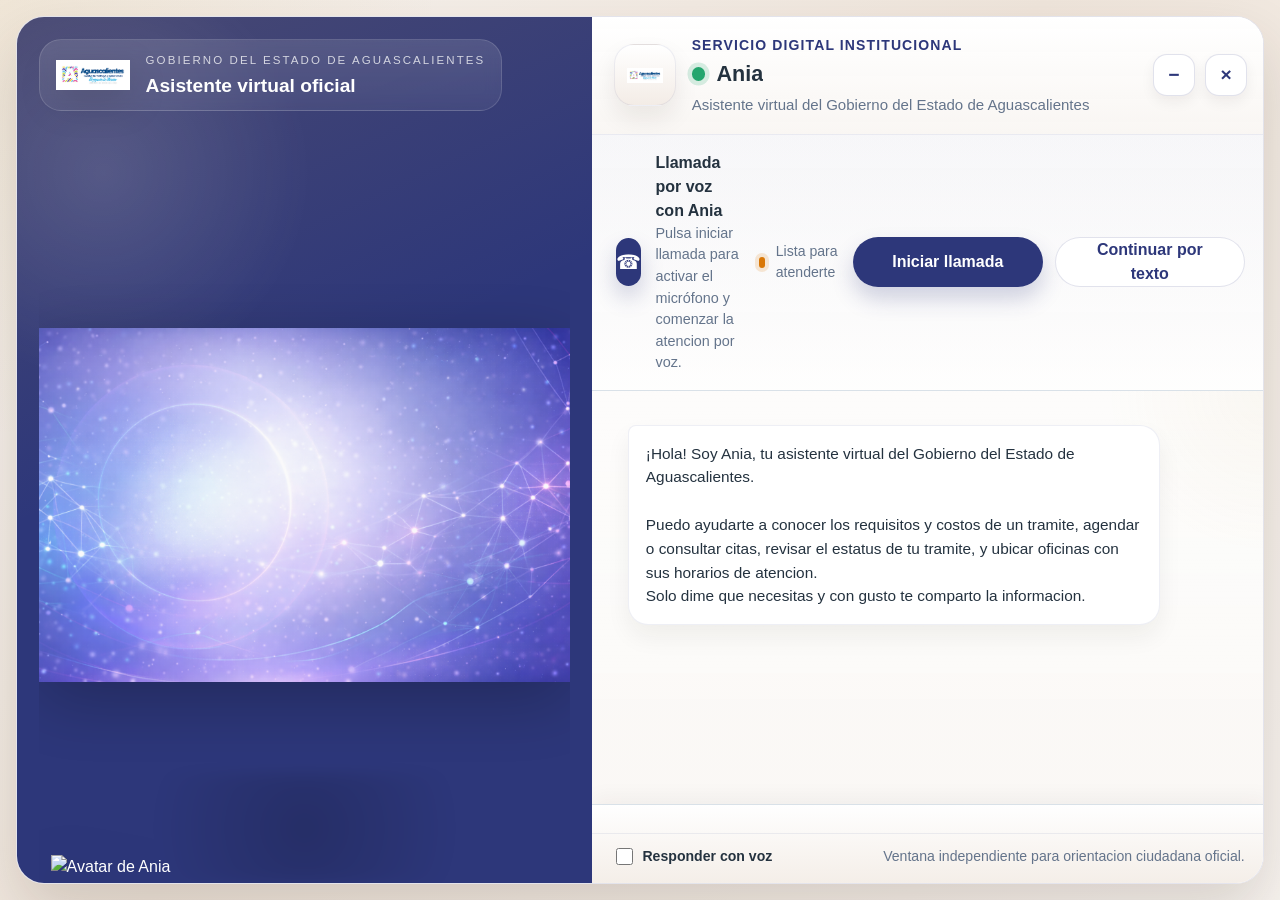
==== commit eefefaa7: "geaasistente" ====
--- a/asistente_GEA.html
+++ b/asistente_GEA.html
@@ -521,7 +521,7 @@
       try { window.dispatchEvent(new CustomEvent("ania-speaking-change", { detail:{ active: next } })); } catch {}
     }
     function assistantIsTalking(){
-      return !!(assistantSpeakingState || speechQueueRunning || activeSpeechToken);
+      return !!(assistantSpeakingState || speechQueueRunning);
     }
     function cleanupCurrentAudio(){
       if (currentAudio){
@@ -664,7 +664,7 @@
 
       const parts = splitSpeechSegments(delta)
         .filter(function(part){
-          return normalizeText(part).length >= 18;
+          return normalizeText(part).length > 0;
         });
 
       if (!parts.length) {
@@ -826,11 +826,12 @@
       callSubtitle.textContent = "Autoriza el uso del micrófono para comenzar la llamada con Ania.";
       try{
         await ensureMicrophonePermission();
+        stopAssistantOutput("init-call");
         startCallVisualState();
         showLivePanel();
         setLiveTranscript("Llamada activa", "Micrófono activo. Puedes comenzar a hablar cuando quieras.", true);
         addBubble("Hola, soy Ania, asistente virtual del Gobierno del Estado de Aguascalientes. Ya podemos hablar por voz. ¿En qué puedo ayudarte hoy?", "bot");
-        speak("Hola, soy Ania, asistente virtual del Gobierno del Estado de Aguascalientes. Ya podemos hablar por voz. ¿En qué puedo ayudarte hoy?");
+        await speak("Hola, soy Ania, asistente virtual del Gobierno del Estado de Aguascalientes. Ya podemos hablar por voz. ¿En qué puedo ayudarte hoy?");
       } catch (err) {
         stopCallVisualState();
         addBubble("No se pudo activar el micrófono. Puedes intentarlo de nuevo o continuar por texto.", "bot");
@@ -907,6 +908,7 @@
       let callListening = false;
       let isSpeaking = false;
       let isRecognitionActive = false;
+      let isRecognitionStarting = false;
       let restartWanted = false;
       let finalBuffer = "";
       let interimBuffer = "";
@@ -920,17 +922,87 @@
       let lastBargeInAt = 0;
       let assistantSpeechStartedAt = 0;
       let pendingBargeIn = false;
+      let recognitionWatchdogTimer = null;
+      let lastRecognitionActivityAt = 0;
+      let lastRecognitionStartAt = 0;
 
       const BARGE_IN_CONFIG = {
-        rmsThreshold: 0.13,
-        requiredVoiceFrames: 12,
-        cooldownMs: 1800,
-        minAssistantTalkMs: 1600,
-        restartRecognitionDelayMs: 260,
-        recognitionResumeDelayMs: 550,
-        silenceCommitMs: 1250,
-        minInterimChars: 5
+        // Más sensible para que la interrupción humana sí entre,
+        // pero sin reaccionar al primer ruido del entorno.
+        rmsThreshold: 0.10,
+        requiredVoiceFrames: 8,
+        cooldownMs: 1300,
+        minAssistantTalkMs: 900,
+        restartRecognitionDelayMs: 180,
+        recognitionResumeDelayMs: 260,
+        silenceCommitMs: 1000,
+        minInterimChars: 3,
+        forceResumeIntervalMs: 850,
+        maxRecognitionStallMs: 7000
       };
+
+      let recognitionResumeTimer = null;
+      function clearRecognitionResumeTimer(){
+        if (recognitionResumeTimer) {
+          clearTimeout(recognitionResumeTimer);
+          recognitionResumeTimer = null;
+        }
+      }
+      function scheduleRecognitionResume(delay){
+        clearRecognitionResumeTimer();
+        recognitionResumeTimer = setTimeout(() => {
+          recognitionResumeTimer = null;
+          startContinuousRecognition();
+        }, Math.max(120, delay || BARGE_IN_CONFIG.recognitionResumeDelayMs));
+      }
+
+      function markRecognitionActivity(){
+        lastRecognitionActivityAt = Date.now();
+      }
+      function clearRecognitionWatchdog(){
+        if (recognitionWatchdogTimer) {
+          clearInterval(recognitionWatchdogTimer);
+          recognitionWatchdogTimer = null;
+        }
+      }
+      function restartContinuousRecognition(reason){
+        if (!document.body.classList.contains("call-active")) return;
+        if (!callListening) return;
+        if (assistantIsTalking()) return;
+        if (pendingBargeIn) return;
+
+        try {
+          if (isRecognitionActive || isRecognitionStarting) rec.stop();
+        } catch (_) {}
+
+        isRecognitionActive = false;
+        isRecognitionStarting = false;
+        scheduleRecognitionResume(reason === "stall" ? 220 : BARGE_IN_CONFIG.restartRecognitionDelayMs);
+      }
+      function ensureRecognitionWatchdog(){
+        clearRecognitionWatchdog();
+        recognitionWatchdogTimer = setInterval(() => {
+          if (!document.body.classList.contains("call-active")) return;
+          if (!callListening) return;
+          if (assistantIsTalking()) return;
+          if (pendingBargeIn) return;
+
+          const now = Date.now();
+          const inactiveFor = now - (lastRecognitionActivityAt || 0);
+          const startedFor = now - (lastRecognitionStartAt || 0);
+
+          if (!isRecognitionActive && !isRecognitionStarting) {
+            startContinuousRecognition();
+            return;
+          }
+
+          if (isRecognitionActive && startedFor > 1200 && inactiveFor > BARGE_IN_CONFIG.maxRecognitionStallMs) {
+            callStatus.textContent = "Reconectando escucha";
+            setLiveTranscript("Reconectando audio", "La escucha se quedó inactiva. Reactivando el micrófono...", true);
+            restartContinuousRecognition("stall");
+          }
+        }, BARGE_IN_CONFIG.forceResumeIntervalMs);
+      }
 
       rec.lang = cfg.lang || "es-MX";
       rec.interimResults = true;
@@ -945,8 +1017,9 @@
           pendingBargeIn = false;
           restartWanted = callListening;
           clearTimeout(silenceCommitTimer);
-
-          try { if (isRecognitionActive) rec.stop(); } catch {}
+          clearRecognitionResumeTimer();
+
+          try { if (isRecognitionActive || isRecognitionStarting) rec.stop(); } catch {}
 
           setLiveTranscript(
             "Ania está hablando",
@@ -959,7 +1032,7 @@
           micVoiceFrames = 0;
 
           setLiveTranscript("Llamada activa", "Micrófono activo. Puedes comenzar a hablar cuando quieras.", true);
-          setTimeout(startContinuousRecognition, BARGE_IN_CONFIG.recognitionResumeDelayMs);
+          scheduleRecognitionResume(300);
         }
       });
 
@@ -1053,7 +1126,7 @@
 
             setTimeout(() => {
               pendingBargeIn = false;
-              startContinuousRecognition();
+              restartContinuousRecognition("barge-in-vad");
             }, BARGE_IN_CONFIG.restartRecognitionDelayMs);
           }
 
@@ -1113,23 +1186,37 @@
         if (speechQueueRunning) return;
         if (speechQueue.length) return;
         if (isRecognitionActive) return;
+        if (isRecognitionStarting) return;
         if (pendingBargeIn) return;
 
+        clearRecognitionResumeTimer();
+
         try {
+          isRecognitionStarting = true;
           restartWanted = true;
+          lastRecognitionStartAt = Date.now();
+          markRecognitionActivity();
           rec.start();
-        } catch {}
+        } catch (e) {
+          isRecognitionStarting = false;
+          scheduleRecognitionResume(320);
+        }
       }
       function stopContinuousRecognition(){
         callListening = false;
         restartWanted = false;
+        clearRecognitionResumeTimer();
+        clearRecognitionWatchdog();
         clearRecognitionBuffers();
         stopMicInterruptMonitor();
-        try { if (isRecognitionActive) rec.stop(); } catch {}
+        try { if (isRecognitionActive || isRecognitionStarting) rec.stop(); } catch {}
       }
 
       rec.onstart = () => {
+        isRecognitionStarting = false;
         isRecognitionActive = true;
+        lastRecognitionStartAt = Date.now();
+        markRecognitionActivity();
         setAvatarState("listen");
         if (document.body.classList.contains("call-active")) {
           callStatus.textContent = "Escuchando";
@@ -1141,19 +1228,23 @@
         }
       };
       rec.onend = () => {
+        isRecognitionStarting = false;
         isRecognitionActive = false;
+        markRecognitionActivity();
         setAvatarState("idle");
         if (document.body.classList.contains("call-active") && callListening && !assistantIsTalking()) {
           callStatus.textContent = "Llamada activa";
           mic.textContent = "Reactivar escucha";
           if (finalBuffer || interimBuffer) queueCommit();
-          setTimeout(startContinuousRecognition, BARGE_IN_CONFIG.recognitionResumeDelayMs);
+          scheduleRecognitionResume(BARGE_IN_CONFIG.recognitionResumeDelayMs);
         } else {
           mic.textContent = "Reactivar escucha";
         }
       };
       rec.onerror = (ev) => {
+        isRecognitionStarting = false;
         isRecognitionActive = false;
+        markRecognitionActivity();
         setAvatarState("idle");
         if (document.body.classList.contains("call-active")) {
           const err = (ev && ev.error) ? String(ev.error) : "error";
@@ -1163,10 +1254,11 @@
             return;
           }
           setLiveTranscript("Reconectando audio", "Se perdió momentáneamente la escucha. Intentando reactivar el micrófono...", true);
-          if (callListening && !assistantIsTalking()) setTimeout(startContinuousRecognition, 900);
+          if (callListening && !assistantIsTalking()) scheduleRecognitionResume(900);
         }
       };
       rec.onresult = (ev) => {
+        markRecognitionActivity();
         let interim = "";
         let finals = [];
 
@@ -1203,7 +1295,7 @@
 
           setTimeout(() => {
             pendingBargeIn = false;
-            startContinuousRecognition();
+            restartContinuousRecognition("barge-in-sr");
           }, BARGE_IN_CONFIG.restartRecognitionDelayMs);
         }
 
@@ -1223,28 +1315,13 @@
         if (document.body.classList.contains("call-active")) {
           callListening = true;
           restartWanted = true;
+          pendingBargeIn = false;
           mic.textContent = "Escucha activa";
+          markRecognitionActivity();
           await startMicInterruptMonitor();
-          const bootStartedAt = Date.now();
-          const bootRecognition = () => {
-            if (!document.body.classList.contains("call-active")) return;
-            if (pendingBargeIn) {
-              setTimeout(bootRecognition, 250);
-              return;
-            }
-            if (assistantIsTalking()) {
-              if ((Date.now() - bootStartedAt) > 6500) {
-                stopAssistantSpeech("boot-timeout");
-                setLiveTranscript("Escucha activa", "Ya puedes hablar. Reactivé la escucha automática después del saludo.", true);
-                setTimeout(startContinuousRecognition, 180);
-                return;
-              }
-              setTimeout(bootRecognition, 250);
-              return;
-            }
-            startContinuousRecognition();
-          };
-          setTimeout(bootRecognition, 300);
+          ensureRecognitionWatchdog();
+          setLiveTranscript("Escucha activa", "Ya puedes hablar. La escucha continua quedó activada automáticamente.", true);
+          scheduleRecognitionResume(220);
         }
       };
 
@@ -1269,9 +1346,11 @@
         restartWanted = true;
         pendingBargeIn = false;
         micVoiceFrames = 0;
+        markRecognitionActivity();
         await startMicInterruptMonitor();
+        ensureRecognitionWatchdog();
         setLiveTranscript("Reactivando escucha", "Volviendo a activar el micrófono para continuar la llamada...", true);
-        startContinuousRecognition();
+        restartContinuousRecognition("manual");
       });
     })();
     tts.checked = !!cfg.ttsEnabled;
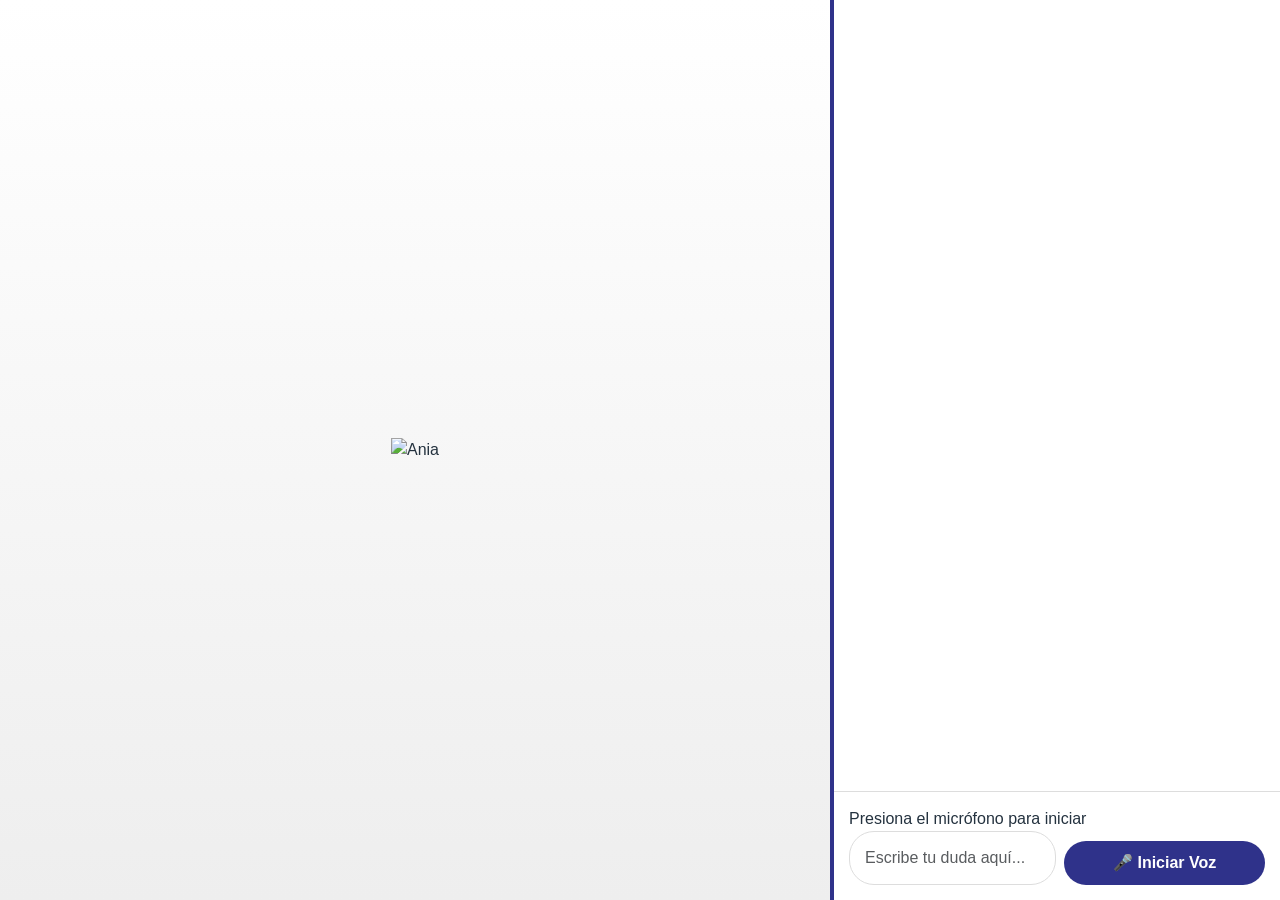
==== commit 8f386c14: "actualizacion" ====
--- a/asistente_GEA.html
+++ b/asistente_GEA.html
@@ -3,1364 +3,32 @@
 <head>
   <meta charset="utf-8"/>
   <meta name="viewport" content="width=device-width, initial-scale=1"/>
-  <meta name="theme-color" content="#2D377A"/>
   <title>Ania | Gobierno del Estado de Aguascalientes</title>
   <link href="https://cdn.jsdelivr.net/npm/bootstrap@5.3.3/dist/css/bootstrap.min.css" rel="stylesheet"/>
-  <style>
-    :root{--gea-primary:#2D377A;--gea-primary-dark:#2D377A;--gea-gold:#c49a52;--gea-ink:#24323f;--gea-muted:#64748b;--gea-line:#d9e1e8;--gea-bg:#f3ece5;}
-    html,body{height:100%;margin:0;overflow:hidden}
-    body{font-family:"Segoe UI",Tahoma,Geneva,Verdana,sans-serif;background:radial-gradient(circle at top left,rgba(196,154,82,.16),transparent 28%),linear-gradient(135deg,#f8f4f0,#efe5db 48%,#f8f4f0);color:var(--gea-ink)}
-    .page-shell{min-height:100dvh;padding:1rem}
-    .app{display:grid;grid-template-columns:minmax(420px,.96fr) minmax(520px,1.12fr);align-items:stretch;width:min(1540px,100%);min-height:calc(100dvh - 2rem);height:calc(100dvh - 2rem);max-height:calc(100dvh - 2rem);margin:0 auto;overflow:hidden;border:1px solid rgba(45,55,122,.12);border-radius:28px;background:rgba(255,255,255,.84);box-shadow:0 28px 60px rgba(53,36,26,.16);backdrop-filter:blur(12px)}
-    .side{position:sticky;top:0;display:flex;flex-direction:column;justify-content:space-between;min-height:0;height:100%;padding:1.35rem 1.35rem 0;overflow:hidden;background:#2D377A;color:#fff}
-    .side::before{content:"";position:absolute;inset:0;background:radial-gradient(circle at 15% 18%,rgba(255,255,255,.12),transparent 24%),linear-gradient(155deg,rgba(196,154,82,.18),transparent 45%)}
-    .side-copy,.avatar-stage{position:relative;z-index:1}
-    .gov-mark{display:flex;align-items:center;gap:1rem;margin-bottom:1rem}.side-copy--minimal{display:flex;justify-content:flex-start;align-items:flex-start}.gov-mark--solo{padding:.8rem 1rem;border-radius:22px;border:1px solid rgba(255,255,255,.14);background:linear-gradient(180deg,rgba(255,255,255,.12),rgba(255,255,255,.06));backdrop-filter:blur(8px)}
-    .gov-mark img,.header-logo{object-fit:contain}
-    .gov-mark img{width:74px;max-width:100%;filter:drop-shadow(0 12px 18px rgba(0,0,0,.14))}
-    .gov-overline{display:block;margin-bottom:.35rem;font-size:.72rem;letter-spacing:.18em;text-transform:uppercase;color:rgba(255,255,255,.75)}
-    .gov-mark h1{margin:0;font-size:1.2rem;line-height:1.15;font-weight:700}
-    .hero-card{display:none}
-    .hero-badge{display:none}
-    .hero-card h2{display:none}
-    .hero-card p,.service-item span{margin:0;color:rgba(255,255,255,.82);line-height:1.6}
-    .service-grid{display:none}
-    .service-item{display:none}
-    .service-item strong{display:block;margin-bottom:.25rem;font-size:.95rem}
-    .avatar-stage{position:relative;display:flex;align-items:flex-end;justify-content:center;flex:1 1 auto;min-height:460px;max-height:100%;padding:0 .75rem .25rem;overflow:hidden}
-    .avatar-stage::before{content:"";position:absolute;inset:2% 0 4%;background-image:var(--ania-stage-bg, url("assets/img/fondo.png"));background-position:center 52%;background-size:contain;background-repeat:no-repeat;opacity:.98;filter:drop-shadow(0 18px 34px rgba(0,0,0,.24))}
-    .avatar-stage::after{content:"";position:absolute;left:10%;right:10%;bottom:0;height:110px;background:radial-gradient(circle,rgba(0,0,0,.34),rgba(0,0,0,0) 70%);opacity:.45;filter:blur(8px)}
-    .side img#sideAvatar{position:relative;z-index:1;width:min(100%,640px);max-height:100%;height:auto;object-fit:contain;object-position:center bottom;filter:drop-shadow(0 18px 30px rgba(0,0,0,.22));animation:floaty 3.4s ease-in-out infinite}
-    @keyframes floaty{0%,100%{transform:translateY(0)}50%{transform:translateY(-8px)}}
-    .chatcol{display:grid;grid-template-rows:auto auto auto minmax(0,1fr) auto auto;min-width:0;min-height:0;height:100%;max-height:100%;overflow:hidden;background:linear-gradient(180deg,rgba(255,255,255,.9),rgba(250,247,244,.95));}
-    .header{display:flex;align-items:center;justify-content:space-between;gap:1rem;padding:1.1rem 1.35rem;border-bottom:1px solid rgba(45,55,122,.1);background:linear-gradient(180deg,#fff,rgba(249,246,243,.98))}
-    .header-brand{display:flex;align-items:center;gap:1rem;min-width:0}
-    .header-logo{width:62px;height:62px;padding:.75rem;border-radius:20px;background:linear-gradient(180deg,#fff,#f3ece6);border:1px solid rgba(45,55,122,.08);box-shadow:0 12px 24px rgba(41,25,19,.08)}
-    .header-meta small{display:block;margin-bottom:.15rem;color:var(--gea-primary);font-weight:700;letter-spacing:.08em;text-transform:uppercase}
-    .title{display:flex;align-items:center;gap:.7rem;font-size:1.35rem;font-weight:700}
-    .title span:last-child{overflow:hidden;text-overflow:ellipsis;white-space:nowrap}
-    .subtitle{margin-top:.2rem;color:var(--gea-muted);font-size:.94rem}
-    .dot{width:.85rem;height:.85rem;border-radius:999px;background:#24a56d;box-shadow:0 0 0 .28rem rgba(36,165,109,.18)}
-    .actions{display:flex;gap:.65rem;flex:0 0 auto}
-    .btn{display:inline-flex;align-items:center;justify-content:center}
-    .actions .btn{width:42px;height:42px;padding:0;border-radius:14px;border:1px solid rgba(45,55,122,.14);background:#fff;color:var(--gea-primary);font-size:1.2rem;font-weight:700;box-shadow:0 6px 14px rgba(41,25,19,.06)}
-    .tabs{display:flex;align-items:center;justify-content:space-between;gap:1rem;padding:.85rem 1.35rem;border-bottom:1px solid var(--gea-line);background:rgba(255,255,255,.74)}
-    .tabs-copy strong{display:block;font-size:.98rem}
-    .tabs-copy span,.voice-note,.typing,.settings{color:var(--gea-muted)}
-    .tab-actions{display:flex;gap:.65rem;flex-wrap:nowrap;flex:0 0 auto}
-    .tab{min-width:132px;height:44px;padding:0 1.15rem;border-radius:999px;border:1px solid rgba(45,55,122,.14);background:#fff;color:var(--gea-primary);font-weight:700;flex:0 0 auto}
-    .tab.active{background:linear-gradient(180deg,var(--gea-primary),var(--gea-primary-dark));border-color:transparent;color:#fff;box-shadow:0 10px 20px rgba(45,55,122,.22)}
-    .messages{padding:1.35rem 1.5rem 2.25rem;min-height:0;height:auto;max-height:none;overflow-y:auto;overflow-x:hidden;overscroll-behavior:contain;scrollbar-gutter:stable both-edges;scroll-padding-bottom:7rem;background:linear-gradient(180deg,rgba(255,255,255,.35),rgba(255,255,255,0)),radial-gradient(circle at top right,rgba(196,154,82,.08),transparent 22%),#fcfbf9;}
-    .bubble{max-width:88%;padding:1rem 1.05rem;margin:.75rem 0;border-radius:20px;border:1px solid transparent;box-shadow:0 12px 24px rgba(38,28,20,.06);line-height:1.55;font-size:.96rem;overflow-wrap:anywhere}
-    .bot{background:#fff;border-color:rgba(45,55,122,.08);border-top-left-radius:.5rem}
-    .me{margin-left:auto;background:#2D377A;color:#fff;border-top-right-radius:.5rem}
-    .bubble a{color:#2D377A;font-weight:700}
-    .me a{color:#fff7d8}
-    .typing{display:none;align-items:center;gap:.75rem;padding:1rem 1.5rem;border-top:1px solid var(--gea-line);font-size:.92rem;background:rgba(255,255,255,.72)}
-    .typing.show{display:flex}
-    .dots{display:flex;gap:.3rem}
-    .dots span{width:.42rem;height:.42rem;border-radius:999px;background:var(--gea-primary);animation:dots 1.2s infinite;opacity:.35}
-    .dots span:nth-child(2){animation-delay:.2s}.dots span:nth-child(3){animation-delay:.4s}
-    @keyframes dots{0%,100%{transform:translateY(0);opacity:.35}50%{transform:translateY(-4px);opacity:1}}
-    .bottom-shell{display:grid;grid-template-rows:auto auto;align-self:end;min-height:0;background:linear-gradient(180deg,rgba(255,255,255,.96),rgba(244,238,232,.98));border-top:1px solid var(--gea-line);box-shadow:0 -8px 18px rgba(41,25,19,.04);position:relative;z-index:5}
-    .controls{flex:0 0 auto;padding:1rem 1.5rem .75rem;border-top:0;background:transparent;}
-    .composer-row{display:flex;gap:.85rem;align-items:center}
-    .input{height:50px;border-radius:16px;border:1px solid rgba(45,55,122,.14);padding:0 1rem;background:#fff}
-    .input:focus{border-color:rgba(45,55,122,.34);box-shadow:0 0 0 .25rem rgba(45,55,122,.12)}
-    .send,.mic{height:50px;padding:0 1.25rem;border-radius:16px;font-weight:700;white-space:nowrap}
-    .send{background:linear-gradient(180deg,var(--gea-primary),var(--gea-primary-dark));border:0;color:#fff;box-shadow:0 12px 22px rgba(45,55,122,.22)}
-    .voice{display:none}.voice.show{display:block}
-    .voice-note{display:none !important}
-    .mic{border:1px solid rgba(45,55,122,.14);background:#fff;color:var(--gea-primary)}
-    .settings{flex:0 0 auto;display:flex;justify-content:space-between;align-items:center;gap:1rem;padding:.75rem 1.5rem 1rem;border-top:1px solid rgba(45,55,122,.08);font-size:.88rem;background:transparent;}
-    .settings label{display:flex;align-items:center;gap:.6rem;color:var(--gea-ink);font-weight:600}
-    .settings input[type="checkbox"]{width:1.05rem;height:1.05rem;accent-color:var(--gea-primary)}
+  <link rel="stylesheet" href="css/estilos.css">
+  </head>
+<body>
 
-    .call-panel{display:flex;align-items:center;justify-content:space-between;gap:1rem;padding:1rem 1.5rem;border-bottom:1px solid var(--gea-line);background:linear-gradient(180deg,rgba(45,55,122,.04),rgba(255,255,255,.7))}
-    .call-meta{display:flex;align-items:center;gap:.9rem;min-width:0}
-    .call-badge{width:48px;height:48px;border-radius:16px;display:flex;align-items:center;justify-content:center;background:linear-gradient(180deg,var(--gea-primary),var(--gea-primary-dark));color:#fff;font-size:1.25rem;box-shadow:0 12px 22px rgba(45,55,122,.22)}
-    .call-copy strong{display:block;font-size:1rem;color:var(--gea-ink)}
-    .call-copy span{display:block;color:var(--gea-muted);font-size:.9rem}
-    .call-status{display:flex;align-items:center;gap:.65rem;color:var(--gea-muted);font-size:.88rem}
-    .call-dot{width:.72rem;height:.72rem;border-radius:999px;background:#d97706;box-shadow:0 0 0 .25rem rgba(217,119,6,.16)}
-    .call-actions{display:flex;gap:.75rem;align-items:center}
-    .call-btn{min-width:190px;height:50px;padding:0 1.35rem;border-radius:999px;border:0;font-weight:700;box-shadow:0 12px 22px rgba(45,55,122,.22)}
-    .call-btn.primary{background:linear-gradient(180deg,var(--gea-primary),var(--gea-primary-dark));color:#fff}
-    .call-btn.secondary{background:#fff;color:var(--gea-primary);border:1px solid rgba(45,55,122,.14);box-shadow:none}
-    .call-timer{display:none;padding:.5rem .85rem;border-radius:999px;background:#fff;border:1px solid rgba(45,55,122,.12);font-weight:700;color:var(--gea-primary)}
-    .call-timer.show{display:inline-flex;align-items:center}
-    body.call-active .call-dot{background:#24a56d;box-shadow:0 0 0 .25rem rgba(36,165,109,.16)}
-    .live-panel{display:none !important;gap:.9rem;align-items:flex-start;padding:.9rem 1.5rem;border-bottom:1px solid var(--gea-line);background:rgba(45,55,122,.035)}
-    .live-panel.show{display:flex}
-    .live-wave{width:42px;height:42px;border-radius:14px;display:flex;align-items:center;justify-content:center;background:linear-gradient(180deg,#eef1ff,#ffffff);border:1px solid rgba(45,55,122,.10);color:var(--gea-primary);font-size:1.05rem;flex:0 0 auto}
-    .live-copy{min-width:0;flex:1 1 auto}
-    .live-label{display:flex;align-items:center;gap:.55rem;font-size:.82rem;font-weight:700;letter-spacing:.06em;text-transform:uppercase;color:var(--gea-primary)}
-    .live-pulse{width:.55rem;height:.55rem;border-radius:999px;background:#24a56d;box-shadow:0 0 0 0 rgba(36,165,109,.34);animation:livePulse 1.5s infinite}
-    .live-text{margin-top:.35rem;min-height:1.55rem;color:var(--gea-ink);font-size:.96rem;line-height:1.45;word-break:break-word}
-    .messages::-webkit-scrollbar{width:12px}
-    .messages::-webkit-scrollbar-track{background:rgba(45,55,122,.06);border-radius:999px}
-    .messages::-webkit-scrollbar-thumb{background:rgba(45,55,122,.28);border-radius:999px;border:3px solid rgba(255,255,255,.75)}
-    .messages::-webkit-scrollbar-thumb:hover{background:rgba(45,55,122,.4)}
-    .live-text.muted{color:var(--gea-muted)}
-    @keyframes livePulse{0%{box-shadow:0 0 0 0 rgba(36,165,109,.32)}70%{box-shadow:0 0 0 .55rem rgba(36,165,109,0)}100%{box-shadow:0 0 0 0 rgba(36,165,109,0)}}
-    @media (max-width:1199px){.app{grid-template-columns:minmax(360px,.9fr) minmax(480px,1.1fr)}}
-    @media (max-width:991px){html,body,body{overflow:auto}.page-shell{padding:.75rem}.app{grid-template-columns:1fr;grid-template-rows:minmax(300px,40vh) 1fr;min-height:calc(100dvh - 1.5rem);height:auto;max-height:none;border-radius:24px}.side{position:relative;padding:1rem 1rem 0}.avatar-stage{min-height:260px}.header,.tabs,.messages,.typing,.controls,.settings{padding-left:1rem;padding-right:1rem}.bottom-shell{padding-bottom:max(.35rem, env(safe-area-inset-bottom))}.tabs-copy{min-width:0}.tabs-copy span{display:block}}
-    @media (max-width:640px){.header{align-items:flex-start}.header-logo{width:54px;height:54px;padding:.6rem}.title{font-size:1.12rem}.subtitle{font-size:.84rem}.tabs{flex-direction:column;align-items:stretch}.tab-actions{width:100%;justify-content:stretch}.tab{flex:1 1 0;min-width:0}.composer-row,.settings,.call-panel,.call-actions{flex-direction:column;align-items:stretch}.send,.mic,.call-btn{text-align:center;justify-content:center;width:100%}.gov-mark--solo{width:100%}.gov-mark h1{font-size:1rem}}
-  </style>
-</head>
-<body>
-  <div class="page-shell container-fluid">
-    <div class="app">
-      <div class="side">
-        <div class="side-copy side-copy--minimal">
-          <div class="gov-mark gov-mark--solo">
-            <img id="logoGobHeader" src="assets/img/logo_gob.png" alt="Gobierno del Estado de Aguascalientes"/>
-            <div>
-              <span class="gov-overline">Gobierno del Estado de Aguascalientes</span>
-              <h1>Asistente virtual oficial</h1>
-            </div>
-          </div>
-        </div>
-        <div class="avatar-stage">
-          <img id="sideAvatar" alt="Avatar de Ania"/>
-        </div>
-      </div>
-      <div class="chatcol">
-        <div class="header">
-          <div class="header-brand">
-            <img class="header-logo" src="assets/img/logo_gob.png" alt="Logotipo del Gobierno del Estado de Aguascalientes"/>
-            <div class="header-meta">
-              <small>Servicio digital institucional</small>
-              <div class="title"><span class="dot"></span><span id="titleTxt">Ania</span></div>
-              <div class="subtitle">Asistente virtual del Gobierno del Estado de Aguascalientes</div>
-            </div>
-          </div>
-          <div class="actions">
-            <button class="btn" id="btnMin" type="button" title="Minimizar">&minus;</button>
-            <button class="btn" id="btnClose" type="button" title="Cerrar">&times;</button>
-          </div>
-        </div>
+  <div class="app">
+  <div class="avatar-section d-flex align-items-center justify-content-center">
+    <img id="sideAvatar" src="avatares/ania/ania_saludando.png" alt="Ania">
+  </div>
 
-        <div class="call-panel" id="callPanel">
-          <div class="call-meta">
-            <div class="call-badge">☎</div>
-            <div class="call-copy">
-              <strong>Llamada por voz con Ania</strong>
-              <span id="callSubtitle">Pulsa iniciar llamada para activar el micrófono y comenzar la atención por voz.</span>
-            </div>
-          </div>
-          <div class="call-actions">
-            <div class="call-status">
-              <span class="call-dot" id="callDot"></span>
-              <span id="callStatus">Lista para atenderte</span>
-            </div>
-            <span class="call-timer" id="callTimer">00:00</span>
-            <button class="call-btn primary" id="startCallBtn" type="button">Iniciar llamada</button>
-            <button class="call-btn secondary" id="switchTextBtn" type="button">Continuar por texto</button>
-          </div>
-        </div>
+  <div class="chat-container">
+    <div id="chatHistory"></div>
 
-        <div class="live-panel" id="livePanel">
-          <div class="live-wave">🎙</div>
-          <div class="live-copy">
-            <div class="live-label"><span class="live-pulse"></span><span id="liveTranscriptStatus">Transcripción en vivo</span></div>
-            <div class="live-text muted" id="liveTranscriptText">Cuando la llamada esté activa, aquí aparecerá lo que vas diciendo en tiempo real.</div>
-          </div>
-        </div>
-        <div class="messages" id="messages"></div>
-        <div class="typing" id="typing">
-          <div class="dots"><span></span><span></span><span></span></div>
-          <span>Buscando informacion...</span>
-        </div>
-        <div class="bottom-shell">
-          <div class="controls">
-            <div class="composer-row" id="textRow" style="display:none;">
-              <input class="input form-control" id="input" type="text" placeholder="Escribe tu mensaje aqui"/>
-              <button class="send btn" id="send" type="button">Enviar consulta</button>
-            </div>
-            <div class="voice show" id="voiceBox" style="display:none;">
-              <div class="voice-note">Durante la llamada, Ania escuchará de forma continua, mostrará transcripción en vivo y enviará tu consulta cuando detecte una pausa natural.</div>
-              <button class="mic btn" id="mic" type="button">Reactivar escucha</button>
-            </div>
-          </div>
-          <div class="settings">
-            <label><input id="tts" type="checkbox"/>Responder con voz</label>
-            <span>Ventana independiente para orientacion ciudadana oficial.</span>
-          </div>
+    <div class="controls">
+      <div class="w-100">
+        <div id="assistantStatus" class="status-indicator">Presiona el micrófono para iniciar</div>
+        <div class="d-flex gap-2">
+          <input type="text" id="userInput" class="form-control" placeholder="Escribe tu duda aquí...">
+          <button id="btnAction" class="btn btn-primary btn-mic">🎤 Iniciar Voz</button>
         </div>
       </div>
     </div>
   </div>
-  <script src="https://cdn.jsdelivr.net/npm/bootstrap@5.3.3/dist/js/bootstrap.bundle.min.js"></script>
-  <script>
-    const p = new URLSearchParams(location.search);
-    function pick(...vals){ for (const v of vals){ if (v !== null && v !== undefined && String(v).trim() !== "") return v; } return ""; }
-    function normalizePath(path){ return String(path || "").replace(/\\/g, "/").trim(); }
-    function assetCandidates(path, fallbacks){
-      const seen = new Set();
-      const arr = [];
-      [path].concat(fallbacks || []).forEach(function(item){
-        const raw = normalizePath(item);
-        if (!raw) return;
-        const variants = [raw];
-        if (!/^https?:\/\//i.test(raw) && !raw.startsWith("data:")) {
-          variants.push(raw.replace(/^\.\//, ""));
-          variants.push("./" + raw.replace(/^\.\//, ""));
-          if (!raw.startsWith("assets/")) variants.push("assets/img/" + raw.replace(/^\/+/, ""));
-          if (!raw.startsWith("avatares/") && !raw.startsWith("avatars/")) {
-            variants.push("avatares/ania/" + raw.replace(/^\/+/, ""));
-            variants.push("avatars/ania/" + raw.replace(/^\/+/, ""));
-          }
-          const fname = raw.split("/").pop();
-          if (fname) {
-            variants.push("avatares/ania/" + fname);
-            variants.push("avatars/ania/" + fname);
-            variants.push("assets/img/" + fname);
-          }
-        }
-        variants.forEach(function(v){ if (v && !seen.has(v)) { seen.add(v); arr.push(v); } });
-      });
-      return arr;
-    }
-    function bindSequentialSource(el, sources, fallback){
-      const list = (sources || []).filter(Boolean);
-      let idx = 0;
-      function setNext(){
-        if (idx < list.length){ el.src = list[idx++]; return; }
-        if (fallback){ el.onerror = null; el.src = fallback; }
-      }
-      el.onerror = setNext;
-      setNext();
-    }
-    const cfg = {
-      title: pick(p.get("title"), "Ania"),
-      avatar: pick(p.get("avatar"), ""),
-      avatarIdle: pick(p.get("avatarIdle"), p.get("avatar"), ""),
-      avatarListen: pick(p.get("avatarListen"), p.get("avatarEscuchando"), p.get("avatar"), ""),
-      avatarRead: pick(p.get("avatarRead"), p.get("avatarLeyendo"), p.get("avatarThink"), p.get("avatar"), ""),
-      avatarThink: pick(p.get("avatarThink"), p.get("avatarPensando"), p.get("avatarRead"), p.get("avatar"), ""),
-      avatarTalk: pick(p.get("avatarTalk"), p.get("avatarHablando"), p.get("avatar"), ""),
-      apiUrl: pick(p.get("apiUrl"), p.get("aiEndpoint"), ""),
-      ttsUrl: pick(p.get("ttsUrl"), p.get("ttsEndpoint"), "/GeaAsistenteHub/api/tts.ashx"),
-      ttsProvider: pick(p.get("ttsProvider"), p.get("voiceProvider"), "elevenlabs").toLowerCase(),
-      elevenVoiceId: pick(p.get("elevenVoiceId"), p.get("elevenVoice"), ""),
-      lang: pick(p.get("lang"), "es-MX"),
-      ttsEnabled: (p.get("tts")==="1" || p.get("tts")==="true")
-    };
-    const avatarSources = {
-      idle: assetCandidates(cfg.avatarIdle || cfg.avatar, ["avatares/ania/ania_saludando.png", "avatares/ania/Ania.png", "avatars/ania/ania_saludando.png", "assets/img/ania_saludando.png"]),
-      listen: assetCandidates(cfg.avatarListen || cfg.avatarIdle || cfg.avatar, ["avatares/ania/ania_escuchando.png", "avatars/ania/ania_escuchando.png", "assets/img/ania_escuchando.png"]),
-      read: assetCandidates(cfg.avatarRead || cfg.avatarIdle || cfg.avatar, ["avatares/ania/ania_leyendo.png", "avatars/ania/ania_leyendo.png", "assets/img/ania_leyendo.png"]),
-      think: assetCandidates(cfg.avatarThink || cfg.avatarIdle || cfg.avatar, ["avatares/ania/ania_pensando.png", "avatars/ania/ania_pensando.png", "assets/img/ania_pensando.png"]),
-      talk: assetCandidates(cfg.avatarTalk || cfg.avatarIdle || cfg.avatar, ["avatares/ania/ania_hablando.png", "avatars/ania/ania_hablando.png", "assets/img/ania_hablando.png"])
-    };
-    const stageBgSources = assetCandidates(p.get("stageBg"), ["assets/img/fondo.png", "assets/img/fondo.jpg", "./assets/img/fondo.png"]);
-    const logoSources = assetCandidates(p.get("logo"), ["assets/img/logo_gob.png", "assets/img/logo_gob.jpg", "./assets/img/logo_gob.png"]);
-    const rawSession = pick(p.get("session"), "");
-    const genUuid = () => (window.crypto && typeof crypto.randomUUID === "function") ? crypto.randomUUID() : ("u-" + Date.now() + "-" + Math.random().toString(16).slice(2));
-    const sessionId = rawSession ? (rawSession.startsWith("CHAT_") ? rawSession : ("CHAT_" + rawSession)) : ("CHAT_" + genUuid());
-    const titleTxt = document.getElementById("titleTxt");
-    const sideAvatar = document.getElementById("sideAvatar");
-    const logoGobHeader = document.getElementById("logoGobHeader");
-    const logoGobChat = document.querySelector(".header-logo");
-    const messages = document.getElementById("messages");
-    const typing = document.getElementById("typing");
-    const input = document.getElementById("input");
-    const send = document.getElementById("send");
-    const textRow = document.getElementById("textRow");
-    const voiceBox = document.getElementById("voiceBox");
-    const mic = document.getElementById("mic");
-    const tts = document.getElementById("tts");
-    const btnClose = document.getElementById("btnClose");
-    const btnMin = document.getElementById("btnMin");
-    const startCallBtn = document.getElementById("startCallBtn");
-    const switchTextBtn = document.getElementById("switchTextBtn");
-    const callStatus = document.getElementById("callStatus");
-    const callSubtitle = document.getElementById("callSubtitle");
-    const callTimer = document.getElementById("callTimer");
-    const livePanel = document.getElementById("livePanel");
-    const liveTranscriptStatus = document.getElementById("liveTranscriptStatus");
-    const liveTranscriptText = document.getElementById("liveTranscriptText");
-    titleTxt.textContent = cfg.title;
-    document.title = cfg.title + " | Gobierno del Estado de Aguascalientes";
-    if (stageBgSources.length) document.documentElement.style.setProperty("--ania-stage-bg", 'url("' + stageBgSources[0].replace(/"/g, '\\"') + '")');
-    if (logoGobHeader) bindSequentialSource(logoGobHeader, logoSources);
-    if (logoGobChat) bindSequentialSource(logoGobChat, logoSources);
-    function setAvatarState(state){
-      const map = { idle: avatarSources.idle, listen: avatarSources.listen, read: avatarSources.read, think: avatarSources.think, talk: avatarSources.talk };
-      bindSequentialSource(sideAvatar, map[state] || avatarSources.idle);
-    }
-    (function initStageBg(){
-      if (!stageBgSources.length) return;
-      let idx = 0;
-      const probe = new Image();
-      probe.onload = function(){ document.documentElement.style.setProperty("--ania-stage-bg", 'url("' + stageBgSources[idx].replace(/"/g, '\\"') + '")'); };
-      probe.onerror = function(){ idx += 1; if (idx < stageBgSources.length) probe.src = stageBgSources[idx]; };
-      probe.src = stageBgSources[idx];
-    })();
-    function setTyping(on){ typing.classList.toggle("show", !!on); if (on) setAvatarState(avatarSources.read.length ? "read" : "think"); else setAvatarState("idle"); }
-    function normalizeText(s){ return String(s || "").replace(/\\n/g, "\n"); }
-    function escapeHtml(s){ return String(s || "").replace(/&/g, "&amp;").replace(/</g, "&lt;").replace(/>/g, "&gt;").replace(/"/g, "&quot;").replace(/'/g, "&#39;"); }
-    function safeHttpUrl(url){ try{ const u = new URL(url, location.href); if (u.protocol === "http:" || u.protocol === "https:") return u.href; }catch(_){ } return null; }
-    function renderBotHtml(raw){
-      const text = normalizeText(raw); const anchors = []; let i = 0;
-      function token(anchorHtml){ const t = "__L" + (i++) + "__"; anchors.push({ t, anchorHtml }); return t; }
-      let tmp = text.replace(/\[([^\]]+)\]\((https?:\/\/[^\s)]+)\)/gi, function(_, label, url){ const clean = safeHttpUrl(url); if (!clean) return label; const safeLabel = escapeHtml((label || "").trim() || "Mas informacion aqui"); return token('<a href="' + clean + '" target="_blank" rel="noopener noreferrer">' + safeLabel + '</a>'); });
-      tmp = tmp.replace(/https?:\/\/[^\s)]+/gi, function(url){ const clean = safeHttpUrl(url); if (!clean) return ""; return token('<a href="' + clean + '" target="_blank" rel="noopener noreferrer">Mas informacion aqui</a>'); });
-      let html = escapeHtml(tmp).replace(/\n/g, "<br>"); anchors.forEach(function(x){ html = html.split(x.t).join(x.anchorHtml); }); return html;
-    }
-    function toSpeechText(raw){
-      let t = normalizeText(raw);
-      t = t.replace(/\[([^\]]+)\]\((https?:\/\/[^\s)]+)\)/gi, "$1").replace(/https?:\/\/[^\s)]+/gi, "").replace(/[*_`~#>|]/g, " ").replace(/^\s*[-\u2022]\s+/gm, "").replace(/^\s*\d+\.\s+/gm, "").replace(/\s{2,}/g, " ").trim();
-      return t.replace(/\r/g, "").replace(/\n{2,}/g, ". ").replace(/\n/g, ", ");
-    }
-    function scrollMessagesToBottom(target){
-      const last = target || messages.lastElementChild;
-      if (!last) { messages.scrollTop = messages.scrollHeight; return; }
+</div>
 
-      const placeLastBubble = () => {
-        const shell = document.querySelector(".bottom-shell");
-        const shellGap = shell ? shell.offsetHeight : 0;
-        const visibleHeight = Math.max(0, messages.clientHeight);
-        const bubbleTop = Math.max(0, last.offsetTop - 12);
-        const bubbleBottom = last.offsetTop + last.offsetHeight;
-        const desiredBottom = bubbleBottom - visibleHeight + 18;
-
-        if (last.offsetHeight > (visibleHeight * 0.72)) {
-          messages.scrollTop = bubbleTop;
-        } else {
-          messages.scrollTop = Math.max(bubbleTop, desiredBottom);
-        }
-
-        if (shellGap > 0) {
-          const maxScroll = Math.max(0, messages.scrollHeight - visibleHeight);
-          messages.scrollTop = Math.min(messages.scrollTop, maxScroll);
-        }
-      };
-
-      requestAnimationFrame(() => {
-        placeLastBubble();
-        setTimeout(placeLastBubble, 40);
-        setTimeout(placeLastBubble, 140);
-      });
-    }
-    function addBubble(text, who){
-      const div = document.createElement("div");
-      div.className = "bubble " + (who === "me" ? "me" : "bot");
-      if (who === "bot") div.innerHTML = renderBotHtml(text); else div.textContent = normalizeText(text);
-      messages.appendChild(div);
-      scrollMessagesToBottom(div);
-      return div;
-    }
-    function updateBubble(el, text, who){
-      if (!el) return;
-      if (who === "bot") el.innerHTML = renderBotHtml(text); else el.textContent = normalizeText(text);
-      scrollMessagesToBottom(el);
-    }
-    function extractTextFromJsonChunk(data){
-      if (!data || typeof data !== "object") return "";
-      const value = data.output || data.answer || data.text || data.message || data.response || data.result || data.data || data.chunk || data.delta || "";
-      return (value == null ? "" : String(value));
-    }
-    function cleanStreamChunkLine(line){
-      let value = String(line || "").trim();
-      if (!value) return { type:"empty", text:"" };
-      if (/^data\s*:/i.test(value)) value = value.replace(/^data\s*:/i, "").trim();
-      if (!value) return { type:"empty", text:"" };
-      if (value === "[DONE]") return { type:"done", text:"" };
-      if (/^connection closed$/i.test(value)) return { type:"closed", text:"" };
-      if ((value.startsWith("{") && value.endsWith("}")) || (value.startsWith("[") && value.endsWith("]"))) {
-        try {
-          const parsed = JSON.parse(value);
-          const extracted = extractTextFromJsonChunk(parsed).trim();
-          if (!extracted) {
-            if (parsed.done === true || parsed.finished === true) return { type:"done", text:"" };
-            return { type:"meta", text:"" };
-          }
-          return { type:"text", text: extracted };
-        } catch(_) {}
-      }
-      return { type:"text", text: value };
-    }
-    async function parseApiResponse(res){
-      const ct = (res.headers.get("content-type") || "").toLowerCase();
-      if (ct.includes("application/json")){
-        const data = await res.json();
-        return (extractTextFromJsonChunk(data) || "").toString().trim();
-      }
-      const txt = (await res.text()).trim();
-      if (!txt) return "";
-      const lines = txt.split(/\r?\n/);
-
-
-      let parts = [];
-      for (const line of lines){
-        const parsed = cleanStreamChunkLine(line);
-        if (parsed.type === "done") break;
-        if (parsed.type === "text" && parsed.text) parts.push(parsed.text);
-      }
-      return parts.join(" ").replace(/\s{2,}/g, " ").trim() || txt;
-    }
-    async function callApi(userText, handlers){
-      handlers = handlers || {};
-      if (currentApiController){
-        try { currentApiController.abort(); } catch {}
-        currentApiController = null;
-      }
-      if (!cfg.apiUrl){
-        await new Promise(r => setTimeout(r, 350));
-        const fake = "Recibi tu mensaje: " + userText;
-        if (handlers.onChunk) handlers.onChunk(fake, fake);
-        if (handlers.onDone) handlers.onDone(fake);
-        return fake;
-      }
-      currentApiController = new AbortController();
-      let res;
-      try {
-        res = await fetch(cfg.apiUrl, { method: "POST", headers: { "Content-Type":"application/json" }, body: JSON.stringify({ session: sessionId, input: userText }), signal: currentApiController.signal });
-        if (!res.ok && (res.status === 400 || res.status === 415)){
-          res = await fetch(cfg.apiUrl, { method: "POST", headers: { "Content-Type":"application/json; charset=utf-8" }, body: JSON.stringify(userText), signal: currentApiController.signal });
-        }
-      } catch (err) {
-        if (err && err.name === "AbortError") throw err;
-        throw err;
-      }
-      if (!res.ok) {
-        currentApiController = null;
-        throw new Error("HTTP " + res.status);
-      }
-
-      const ct = (res.headers.get("content-type") || "").toLowerCase();
-      const canStream = !!(res.body && typeof res.body.getReader === "function" && !ct.includes("application/json"));
-      if (!canStream){
-        const out = await parseApiResponse(res);
-        currentApiController = null;
-        if (handlers.onChunk && out) handlers.onChunk(out, out);
-        if (handlers.onDone) handlers.onDone(out || "");
-        return out || "Listo.";
-      }
-
-      const reader = res.body.getReader();
-      const decoder = new TextDecoder("utf-8");
-      let buffer = "";
-      let full = "";
-      let doneSeen = false;
-
-      try {
-        while (true){
-          const result = await reader.read();
-          if (result.done) break;
-
-          buffer += decoder.decode(result.value, { stream: true });
-          const lines = buffer.split(/\r?\n/);
-          buffer = lines.pop() || "";
-
-          for (const line of lines){
-            const parsed = cleanStreamChunkLine(line);
-            if (parsed.type === "done") {
-              doneSeen = true;
-              try { await reader.cancel(); } catch(_) {}
-              break;
-            }
-            if (parsed.type === "text" && parsed.text){
-              full += (full ? " " : "") + parsed.text;
-              if (handlers.onChunk) handlers.onChunk(parsed.text, full);
-            }
-          }
-          if (doneSeen) break;
-        }
-
-        if (!doneSeen){
-          buffer += decoder.decode();
-          const tailLines = buffer.split(/\r?\n/);
-          for (const line of tailLines){
-            const parsed = cleanStreamChunkLine(line);
-            if (parsed.type === "done") {
-              doneSeen = true;
-              break;
-            }
-            if (parsed.type === "text" && parsed.text){
-              full += (full ? " " : "") + parsed.text;
-              if (handlers.onChunk) handlers.onChunk(parsed.text, full);
-            }
-          }
-        }
-      } catch (err) {
-        if (!(err && err.name === "AbortError")) throw err;
-        throw err;
-      } finally {
-        currentApiController = null;
-      }
-
-      full = full.replace(/\s{2,}/g, " ").trim();
-      if (handlers.onDone) handlers.onDone(full || "");
-      return full || "Listo.";
-    }
-    function b64ToBlob(base64, mimeType){
-      const clean = (base64 || "").split(",").pop(); const byteChars = atob(clean); const byteNumbers = new Array(byteChars.length);
-      for (let i = 0; i < byteChars.length; i++) byteNumbers[i] = byteChars.charCodeAt(i);
-      return new Blob([new Uint8Array(byteNumbers)], { type: mimeType || "audio/mpeg" });
-    }
-
-    let currentAudio = null;
-    let currentAudioUrl = null;
-    let speechGeneration = 0;
-    let activeSpeechToken = 0;
-    let browserUtterance = null;
-    let sharedMicStream = null;
-    let currentApiController = null;
-    let speechQueue = [];
-    let speechQueueRunning = false;
-    let streamedSpeechPrepared = "";
-    let assistantSpeakingState = false;
-
-    function setAssistantSpeaking(active){
-      const next = !!active;
-      if (assistantSpeakingState === next) return;
-      assistantSpeakingState = next;
-      try { window.dispatchEvent(new CustomEvent("ania-speaking-change", { detail:{ active: next } })); } catch {}
-    }
-    function assistantIsTalking(){
-      return !!(assistantSpeakingState || speechQueueRunning);
-    }
-    function cleanupCurrentAudio(){
-      if (currentAudio){
-        try { currentAudio.onended = null; currentAudio.onerror = null; currentAudio.onpause = null; } catch {}
-      }
-      if (currentAudioUrl){
-        try { URL.revokeObjectURL(currentAudioUrl); } catch {}
-      }
-      currentAudio = null;
-      currentAudioUrl = null;
-    }
-    function stopAssistantSpeech(reason){
-      speechGeneration += 1;
-      activeSpeechToken = 0;
-      speechQueue.length = 0;
-      speechQueueRunning = false;
-      streamedSpeechPrepared = "";
-      try {
-        if (currentAudio){
-          currentAudio.pause();
-          currentAudio.currentTime = 0;
-        }
-      } catch {}
-      cleanupCurrentAudio();
-      try {
-        if ("speechSynthesis" in window) speechSynthesis.cancel();
-      } catch {}
-      browserUtterance = null;
-      setAssistantSpeaking(false);
-      setAvatarState("idle");
-      return reason || "stopped";
-    }
-    function stopAssistantOutput(reason){
-      if (currentApiController){
-        try { currentApiController.abort(); } catch {}
-        currentApiController = null;
-      }
-      return stopAssistantSpeech(reason || "stopped");
-    }
-    function playManagedAudio(audio, objectUrl, token){
-      return new Promise((resolve) => {
-        let finished = false;
-        currentAudio = audio;
-        currentAudioUrl = objectUrl || null;
-        const done = () => {
-          if (finished) return;
-          finished = true;
-          cleanupCurrentAudio();
-          if (activeSpeechToken === token) activeSpeechToken = 0;
-          setAvatarState("idle");
-          resolve();
-        };
-        audio.onended = done;
-        audio.onerror = done;
-        audio.onpause = () => {
-          if (audio.ended) return;
-          if (token !== activeSpeechToken) done();
-        };
-        if (token !== activeSpeechToken) { done(); return; }
-        audio.play().catch(done);
-      });
-    }
-    function playBlob(blob, token){
-      const url = URL.createObjectURL(blob);
-      const audio = new Audio(url);
-      return playManagedAudio(audio, url, token);
-    }
-    function playAudioUrl(url, token){
-      const audio = new Audio(url);
-      return playManagedAudio(audio, null, token);
-    }
-    function splitSpeechSegments(text){
-      const raw = String(text || "").trim();
-      if (!raw) return [];
-
-      const protectedText = raw
-        .replace(/\bAv\./g, "Av§")
-        .replace(/\bDr\./g, "Dr§")
-        .replace(/\bDra\./g, "Dra§")
-        .replace(/\bLic\./g, "Lic§")
-        .replace(/\bIng\./g, "Ing§")
-        .replace(/\bArq\./g, "Arq§")
-        .replace(/\bNo\./g, "No§")
-        .replace(/\bNúm\./g, "Núm§")
-        .replace(/\bC\.\s*P\./gi, "CP§")
-        .replace(/\bC\.P\./gi, "CP§")
-        .replace(/\bCol\./g, "Col§");
-
-      return protectedText
-        .match(/[^.!?\n]+(?:[.!?]+|$)/g)
-        ?.map(function(part){
-          return normalizeText(
-            part
-              .replace(/Av§/g, "Av.")
-              .replace(/Dr§/g, "Dr.")
-              .replace(/Dra§/g, "Dra.")
-              .replace(/Lic§/g, "Lic.")
-              .replace(/Ing§/g, "Ing.")
-              .replace(/Arq§/g, "Arq.")
-              .replace(/No§/g, "No.")
-              .replace(/Núm§/g, "Núm.")
-              .replace(/CP§/g, "C.P.")
-              .replace(/Col§/g, "Col.")
-          );
-        })
-        .filter(Boolean) || [];
-    }
-    function enqueueStreamedSpeech(fullText, isFinal){
-      if (!tts.checked) return;
-
-      const clean = toSpeechText(fullText || "");
-      if (!clean) return;
-
-      const complete = clean.match(/[^.!?\n]+[.!?]+/g) || [];
-      let preparedParts = complete.map(function(part){
-        return normalizeText(part);
-      }).filter(Boolean);
-
-      let preparedText = preparedParts.join(" ").trim();
-      const remainder = normalizeText(clean.slice(preparedText.length));
-
-      // Si todavía no es final, no hablar restos cortitos
-      if (!isFinal && remainder && remainder.length < 45) {
-        // todavía muy corto para sonar natural
-      } else if (isFinal && remainder) {
-        preparedParts.push(remainder);
-        preparedText = preparedParts.join(" ").trim();
-      }
-
-      if (!preparedText || preparedText === streamedSpeechPrepared) return;
-
-      let delta = preparedText.slice(streamedSpeechPrepared.length).trim();
-      if (!delta && preparedText.length > streamedSpeechPrepared.length) {
-        delta = preparedText.substring(streamedSpeechPrepared.length).trim();
-      }
-      if (!delta) {
-        streamedSpeechPrepared = preparedText;
-        return;
-      }
-
-      const parts = splitSpeechSegments(delta)
-        .filter(function(part){
-          return normalizeText(part).length > 0;
-        });
-
-      if (!parts.length) {
-        streamedSpeechPrepared = preparedText;
-        return;
-      }
-
-      speechQueue.push.apply(speechQueue, parts);
-      streamedSpeechPrepared = preparedText;
-      playSpeechQueue();
-    }
-    async function speakChunk(text, token){
-      text = normalizeText(text);
-      if (!tts.checked || !text || token !== activeSpeechToken) return;
-      if (cfg.ttsProvider === "browser" || !cfg.ttsUrl) {
-        if (!("speechSynthesis" in window)) return;
-        await new Promise((resolve) => {
-          try{
-            if (token !== activeSpeechToken) { resolve(); return; }
-            setAvatarState("talk");
-            const u = new SpeechSynthesisUtterance(text);
-            browserUtterance = u;
-            u.lang = cfg.lang || "es-MX";
-            u.onend = () => {
-              browserUtterance = null;
-              resolve();
-            };
-            u.onerror = () => {
-              browserUtterance = null;
-              resolve();
-            };
-            speechSynthesis.cancel();
-            if (token !== activeSpeechToken) { resolve(); return; }
-            speechSynthesis.speak(u);
-          } catch {
-            browserUtterance = null;
-            resolve();
-          }
-        });
-        return;
-      }
-      try{
-        setAvatarState("talk");
-        const res = await fetch(cfg.ttsUrl, { method: "POST", headers: { "Content-Type":"application/json" }, body: JSON.stringify({ text, provider: cfg.ttsProvider, voiceProvider: cfg.ttsProvider, lang: cfg.lang || "es-MX", locale: cfg.lang || "es-MX", elevenVoiceId: cfg.elevenVoiceId || undefined, elevenVoice: cfg.elevenVoiceId || undefined }) });
-        if (token !== activeSpeechToken) return;
-        if (!res.ok) throw new Error("HTTP " + res.status);
-        const ct = (res.headers.get("content-type") || "").toLowerCase();
-        if (ct.includes("application/json")){
-          const data = await res.json();
-          if (token !== activeSpeechToken) return;
-          if (data.audioBase64 || data.audio){ await playBlob(b64ToBlob(data.audioBase64 || data.audio, data.mimeType || "audio/mpeg"), token); return; }
-          if (data.url){ await playAudioUrl(data.url, token); return; }
-          return;
-        }
-        await playBlob(await res.blob(), token);
-      } catch {}
-    }
-    async function playSpeechQueue(){
-      if (speechQueueRunning || !tts.checked || !speechQueue.length) return;
-
-      speechQueueRunning = true;
-      const token = ++speechGeneration;
-      activeSpeechToken = token;
-      setAssistantSpeaking(true);
-
-      try {
-        while (speechQueue.length && token === activeSpeechToken) {
-          const part = speechQueue.shift();
-          await speakChunk(part, token);
-        }
-      } finally {
-        if (activeSpeechToken === token) activeSpeechToken = 0;
-        speechQueueRunning = false;
-        browserUtterance = null;
-        setAssistantSpeaking(false);
-        setAvatarState("idle");
-      }
-    }
-    async function speak(text){
-      text = (text || "").trim();
-      if (!tts.checked || !text) return;
-      stopAssistantSpeech("new-speech");
-      streamedSpeechPrepared = "";
-      speechQueue = splitSpeechSegments(toSpeechText(text) || text);
-      if (!speechQueue.length) speechQueue = [normalizeText(text)];
-      await playSpeechQueue();
-    }
-    let pendingMenu = null;
-    function buildWelcomeMessage(){
-      return "\u00a1Hola! Soy Ania, tu asistente virtual del Gobierno del Estado de Aguascalientes.\n\nPuedo ayudarte a conocer los requisitos y costos de un tramite, agendar o consultar citas, revisar el estatus de tu tramite, y ubicar oficinas con sus horarios de atencion.\nSolo dime que necesitas y con gusto te comparto la informacion.";
-    }
-    function buildMainMenu(){
-      return "\u00a1Hola! Soy " + (cfg.title || "tu asistente") + ".\n\nElige una opcion (o escribe tu pregunta):\n1) Requisitos de un tramite\n2) Costos de un tramite\n3) Citas\n4) Estatus de tramite\n5) Ubicacion y horarios de atencion\n6) Centro de contacto digital 070\n\nTip: escribe MENU para ver estas opciones otra vez.";
-    }
-    function buildRoutedPrompt(opt, userText){
-      const map = { "1": "Requisitos", "2": "Costos", "3": "Citas", "4": "Estatus", "5": "Ubicacion y horarios" };
-      const label = map[String(opt)] || "Atencion ciudadana";
-      return "Opcion " + opt + " (" + label + "). Mensaje del ciudadano: " + userText;
-    }
-
-    let callStartedAt = null;
-    let callTimerId = null;
-    function formatCallTime(totalSeconds){
-      const min = String(Math.floor(totalSeconds / 60)).padStart(2, "0");
-      const sec = String(totalSeconds % 60).padStart(2, "0");
-      return min + ":" + sec;
-    }
-    function updateCallTimer(){
-      if (!callStartedAt) return;
-      const secs = Math.max(0, Math.floor((Date.now() - callStartedAt) / 1000));
-      callTimer.textContent = formatCallTime(secs);
-    }
-    function startCallVisualState(){
-      document.body.classList.add("call-active");
-      callStartedAt = Date.now();
-      updateCallTimer();
-      callTimer.classList.add("show");
-      if (callTimerId) clearInterval(callTimerId);
-      callTimerId = setInterval(updateCallTimer, 1000);
-      callStatus.textContent = "Llamada activa";
-      callSubtitle.textContent = "Habla con naturalidad. Mientras la llamada este activa, Ania seguira escuchando automaticamente.";
-      startCallBtn.textContent = "Finalizar llamada";
-      startCallBtn.disabled = false;
-    }
-    function stopCallVisualState(){
-      document.body.classList.remove("call-active");
-      if (callTimerId) clearInterval(callTimerId);
-      callTimerId = null;
-      callStartedAt = null;
-      callTimer.classList.remove("show");
-      callTimer.textContent = "00:00";
-      callStatus.textContent = "Lista para atenderte";
-      callSubtitle.textContent = "Pulsa iniciar llamada para activar el micrófono y comenzar la atencion por voz.";
-      startCallBtn.textContent = "Iniciar llamada";
-      startCallBtn.disabled = false;
-      livePanel.classList.remove("show");
-      liveTranscriptStatus.textContent = "Transcripción en vivo";
-      liveTranscriptText.textContent = "Cuando la llamada esté activa, aquí aparecerá lo que vas diciendo en tiempo real.";
-      liveTranscriptText.classList.add("muted");
-    }
-    function showLivePanel(){
-      livePanel.classList.add("show");
-    }
-    function setLiveTranscript(status, textValue, muted){
-      if (status) liveTranscriptStatus.textContent = status;
-      if (typeof textValue === "string") liveTranscriptText.textContent = textValue;
-      liveTranscriptText.classList.toggle("muted", !!muted);
-    }
-    async function ensureMicrophonePermission(){
-      if (!(navigator.mediaDevices && navigator.mediaDevices.getUserMedia)) throw new Error("Micrófono no disponible");
-      if (sharedMicStream && sharedMicStream.active) return true;
-      sharedMicStream = await navigator.mediaDevices.getUserMedia({
-        audio:{ echoCancellation:true, noiseSuppression:true, autoGainControl:true, channelCount:1 }
-      });
-      return true;
-    }
-    async function beginVoiceCall(){
-      callStatus.textContent = "Solicitando acceso al micrófono...";
-      callSubtitle.textContent = "Autoriza el uso del micrófono para comenzar la llamada con Ania.";
-      try{
-        await ensureMicrophonePermission();
-        stopAssistantOutput("init-call");
-        startCallVisualState();
-        showLivePanel();
-        setLiveTranscript("Llamada activa", "Micrófono activo. Puedes comenzar a hablar cuando quieras.", true);
-        addBubble("Hola, soy Ania, asistente virtual del Gobierno del Estado de Aguascalientes. Ya podemos hablar por voz. ¿En qué puedo ayudarte hoy?", "bot");
-        await speak("Hola, soy Ania, asistente virtual del Gobierno del Estado de Aguascalientes. Ya podemos hablar por voz. ¿En qué puedo ayudarte hoy?");
-      } catch (err) {
-        stopCallVisualState();
-        addBubble("No se pudo activar el micrófono. Puedes intentarlo de nuevo o continuar por texto.", "bot");
-      }
-    }
-
-    function handleMenuInput(raw){
-      const t = (raw || "").trim(); const low = t.toLowerCase();
-      if (low === "menu" || low === "men\u00fa" || low === "opciones" || low === "ayuda") { addBubble(buildMainMenu(), "bot"); setAvatarState("idle"); return true; }
-      if (/^[1-6]$/.test(t)) {
-        if (t === "1") { pendingMenu = "1"; addBubble("\u00bfDe que tramite quieres saber los requisitos?", "bot"); setAvatarState("idle"); return true; }
-        if (t === "2") { pendingMenu = "2"; addBubble("\u00bfDe que tramite quieres conocer el costo?", "bot"); setAvatarState("idle"); return true; }
-        if (t === "3") { pendingMenu = "3"; addBubble("\u00bfDe que tramite buscas cita o quieres conocer el costo?", "bot"); setAvatarState("idle"); return true; }
-        if (t === "4") { pendingMenu = "4"; addBubble("\u00bfDe que tramite se trata y cual es tu folio?", "bot"); setAvatarState("idle"); return true; }
-        if (t === "5") { pendingMenu = "5"; addBubble("\u00bfDe que dependencia necesitas la ubicacion y los horarios de atencion?", "bot"); setAvatarState("idle"); return true; }
-        if (t === "6") { pendingMenu = null; addBubble(["Centro de Contacto Digital 070","","- WhatsApp: [Abrir WhatsApp](https://wa.me/5214494699898)","- Telefono: 070","- WhatsApp (numero): +52 1 449 469 9898","- Correo: contactodigital070@aguascalientes.gob.mx"].join("\n"), "bot"); setAvatarState("idle"); return true; }
-      }
-      return false;
-    }
-    async function sendMessage(){
-      const raw = (input.value || "").trim(); if (!raw) return;
-      stopAssistantOutput("new-request");
-      input.value = ""; addBubble(raw, "me");
-      if (handleMenuInput(raw)) return;
-      const toSend = pendingMenu ? buildRoutedPrompt(pendingMenu, raw) : raw; pendingMenu = null; setTyping(true);
-      streamedSpeechPrepared = "";
-      const botBubble = addBubble("", "bot");
-      let answer = "";
-      try{
-        answer = await callApi(toSend, {
-          onChunk: function(chunk, accumulated){
-            answer = accumulated || ((answer || "") + (chunk || ""));
-            updateBubble(botBubble, answer, "bot");
-            enqueueStreamedSpeech(answer, false);
-          },
-          onDone: function(finalText){
-            answer = (finalText || answer || "").trim();
-            updateBubble(botBubble, answer || "Listo.", "bot");
-            enqueueStreamedSpeech(answer || "Listo.", true);
-          }
-        });
-        setTyping(false);
-      }
-      catch (err){
-        setTyping(false);
-        if (err && err.name === "AbortError") {
-          if (!normalizeText(botBubble.textContent)) botBubble.remove();
-          return;
-        }
-        updateBubble(botBubble, "Ocurrio un error al consultar la informacion. Intenta de nuevo.", "bot");
-      }
-    }
-    startCallBtn.addEventListener("click", () => { if (document.body.classList.contains("call-active")) { stopAssistantOutput("call-ended"); stopCallVisualState(); addBubble("La llamada por voz ha finalizado. Si lo deseas, puedes iniciar una nueva llamada o continuar por texto.", "bot"); } else { beginVoiceCall(); } });
-    switchTextBtn.addEventListener("click", () => {stopAssistantOutput("switch-to-text");textRow.style.display = "flex";voiceBox.classList.remove("show");voiceBox.style.display = "none";input.focus();callSubtitle.textContent = "Atencion por texto disponible. Puedes volver a la llamada cuando quieras.";});
-    send.addEventListener("click", sendMessage);
-    input.addEventListener("keydown", (e) => { if (e.key === "Enter") sendMessage(); });
-    btnClose.addEventListener("click", () => { try { window.close(); } catch {} if (!window.closed) history.back(); });
-    btnMin.addEventListener("click", () => {
-      const app = document.querySelector(".app"); const isMini = app.dataset.mini === "1"; app.dataset.mini = isMini ? "0" : "1";
-      const side = document.querySelector(".side");
-      const controls = document.querySelector(".controls");
-      const settings = document.querySelector(".settings");
-      if (!isMini){ app.style.gridTemplateColumns = "1fr"; if (side) side.style.display = "none"; messages.style.display = "none"; typing.style.display = "none"; if (controls) controls.style.display = "none"; if (settings) settings.style.display = "none"; btnMin.textContent = "+"; }
-      else { app.style.gridTemplateColumns = ""; if (side) side.style.display = ""; messages.style.display = ""; typing.style.display = ""; if (controls) controls.style.display = ""; if (settings) settings.style.display = ""; btnMin.innerHTML = "&minus;"; }
-    });
-    (function initVoice(){
-      const SR = window.SpeechRecognition || window.webkitSpeechRecognition;
-      if (!SR) {
-        livePanel.classList.add("show");
-        setLiveTranscript("Transcripción no disponible", "Este navegador no soporta reconocimiento de voz del navegador. Puedes continuar por texto.", true);
-        return;
-      }
-      const rec = new SR();
-      let callListening = false;
-      let isSpeaking = false;
-      let isRecognitionActive = false;
-      let isRecognitionStarting = false;
-      let restartWanted = false;
-      let finalBuffer = "";
-      let interimBuffer = "";
-      let silenceCommitTimer = null;
-      let lastDeliveredText = "";
-      let micMonitorCtx = null;
-      let micMonitorAnalyser = null;
-      let micMonitorSource = null;
-      let micMonitorFrame = 0;
-      let micVoiceFrames = 0;
-      let lastBargeInAt = 0;
-      let assistantSpeechStartedAt = 0;
-      let pendingBargeIn = false;
-      let recognitionWatchdogTimer = null;
-      let lastRecognitionActivityAt = 0;
-      let lastRecognitionStartAt = 0;
-
-      const BARGE_IN_CONFIG = {
-        // Más sensible para que la interrupción humana sí entre,
-        // pero sin reaccionar al primer ruido del entorno.
-        rmsThreshold: 0.10,
-        requiredVoiceFrames: 8,
-        cooldownMs: 1300,
-        minAssistantTalkMs: 900,
-        restartRecognitionDelayMs: 180,
-        recognitionResumeDelayMs: 260,
-        silenceCommitMs: 1000,
-        minInterimChars: 3,
-        forceResumeIntervalMs: 850,
-        maxRecognitionStallMs: 7000
-      };
-
-      let recognitionResumeTimer = null;
-      function clearRecognitionResumeTimer(){
-        if (recognitionResumeTimer) {
-          clearTimeout(recognitionResumeTimer);
-          recognitionResumeTimer = null;
-        }
-      }
-      function scheduleRecognitionResume(delay){
-        clearRecognitionResumeTimer();
-        recognitionResumeTimer = setTimeout(() => {
-          recognitionResumeTimer = null;
-          startContinuousRecognition();
-        }, Math.max(120, delay || BARGE_IN_CONFIG.recognitionResumeDelayMs));
-      }
-
-      function markRecognitionActivity(){
-        lastRecognitionActivityAt = Date.now();
-      }
-      function clearRecognitionWatchdog(){
-        if (recognitionWatchdogTimer) {
-          clearInterval(recognitionWatchdogTimer);
-          recognitionWatchdogTimer = null;
-        }
-      }
-      function restartContinuousRecognition(reason){
-        if (!document.body.classList.contains("call-active")) return;
-        if (!callListening) return;
-        if (assistantIsTalking()) return;
-        if (pendingBargeIn) return;
-
-        try {
-          if (isRecognitionActive || isRecognitionStarting) rec.stop();
-        } catch (_) {}
-
-        isRecognitionActive = false;
-        isRecognitionStarting = false;
-        scheduleRecognitionResume(reason === "stall" ? 220 : BARGE_IN_CONFIG.restartRecognitionDelayMs);
-      }
-      function ensureRecognitionWatchdog(){
-        clearRecognitionWatchdog();
-        recognitionWatchdogTimer = setInterval(() => {
-          if (!document.body.classList.contains("call-active")) return;
-          if (!callListening) return;
-          if (assistantIsTalking()) return;
-          if (pendingBargeIn) return;
-
-          const now = Date.now();
-          const inactiveFor = now - (lastRecognitionActivityAt || 0);
-          const startedFor = now - (lastRecognitionStartAt || 0);
-
-          if (!isRecognitionActive && !isRecognitionStarting) {
-            startContinuousRecognition();
-            return;
-          }
-
-          if (isRecognitionActive && startedFor > 1200 && inactiveFor > BARGE_IN_CONFIG.maxRecognitionStallMs) {
-            callStatus.textContent = "Reconectando escucha";
-            setLiveTranscript("Reconectando audio", "La escucha se quedó inactiva. Reactivando el micrófono...", true);
-            restartContinuousRecognition("stall");
-          }
-        }, BARGE_IN_CONFIG.forceResumeIntervalMs);
-      }
-
-      rec.lang = cfg.lang || "es-MX";
-      rec.interimResults = true;
-      rec.continuous = true;
-
-      window.addEventListener("ania-speaking-change", function(ev){
-        isSpeaking = !!(ev && ev.detail && ev.detail.active);
-        if (!document.body.classList.contains("call-active")) return;
-
-        if (isSpeaking) {
-          assistantSpeechStartedAt = Date.now();
-          pendingBargeIn = false;
-          restartWanted = callListening;
-          clearTimeout(silenceCommitTimer);
-          clearRecognitionResumeTimer();
-
-          try { if (isRecognitionActive || isRecognitionStarting) rec.stop(); } catch {}
-
-          setLiveTranscript(
-            "Ania está hablando",
-            "Puedes interrumpirla hablando claramente",
-            true
-          );
-        } else if (callListening && document.body.classList.contains("call-active")) {
-          assistantSpeechStartedAt = 0;
-          pendingBargeIn = false;
-          micVoiceFrames = 0;
-
-          setLiveTranscript("Llamada activa", "Micrófono activo. Puedes comenzar a hablar cuando quieras.", true);
-          scheduleRecognitionResume(300);
-        }
-      });
-
-      function stopMicInterruptMonitor(){
-        if (micMonitorFrame) {
-          try { cancelAnimationFrame(micMonitorFrame); } catch {}
-          micMonitorFrame = 0;
-        }
-        micVoiceFrames = 0;
-        if (micMonitorSource) {
-          try { micMonitorSource.disconnect(); } catch {}
-          micMonitorSource = null;
-        }
-        if (micMonitorAnalyser) {
-          try { micMonitorAnalyser.disconnect(); } catch {}
-          micMonitorAnalyser = null;
-        }
-        if (micMonitorCtx) {
-          try { micMonitorCtx.close(); } catch {}
-          micMonitorCtx = null;
-        }
-      }
-      async function startMicInterruptMonitor(){
-        if (!(window.AudioContext || window.webkitAudioContext)) return;
-        if (!(sharedMicStream && sharedMicStream.active)) return;
-        if (micMonitorCtx) return;
-
-        const Ctx = window.AudioContext || window.webkitAudioContext;
-        micMonitorCtx = new Ctx();
-        micMonitorSource = micMonitorCtx.createMediaStreamSource(sharedMicStream);
-        micMonitorAnalyser = micMonitorCtx.createAnalyser();
-        micMonitorAnalyser.fftSize = 1024;
-        micMonitorAnalyser.smoothingTimeConstant = 0.22;
-
-        micMonitorSource.connect(micMonitorAnalyser);
-
-        const data = new Uint8Array(micMonitorAnalyser.fftSize);
-
-        const loop = () => {
-          if (!micMonitorAnalyser) return;
-
-          micMonitorAnalyser.getByteTimeDomainData(data);
-
-          let sum = 0;
-          let peak = 0;
-
-          for (let i = 0; i < data.length; i++) {
-            const centered = (data[i] - 128) / 128;
-            const abs = Math.abs(centered);
-            sum += centered * centered;
-            if (abs > peak) peak = abs;
-          }
-
-          const rms = Math.sqrt(sum / data.length);
-          const now = Date.now();
-          const inCall = document.body.classList.contains("call-active");
-          const assistantTalking = assistantIsTalking();
-          const assistantTalkTime = assistantSpeechStartedAt ? (now - assistantSpeechStartedAt) : 0;
-
-          const likelyHumanVoice =
-            rms > BARGE_IN_CONFIG.rmsThreshold &&
-            peak > (BARGE_IN_CONFIG.rmsThreshold * 1.8);
-
-          if (
-            inCall &&
-            assistantTalking &&
-            assistantTalkTime >= BARGE_IN_CONFIG.minAssistantTalkMs &&
-            likelyHumanVoice
-          ) {
-            micVoiceFrames += 1;
-          } else {
-            micVoiceFrames = Math.max(0, micVoiceFrames - 1);
-          }
-
-          const canInterrupt =
-            inCall &&
-            assistantTalking &&
-            assistantTalkTime >= BARGE_IN_CONFIG.minAssistantTalkMs &&
-            micVoiceFrames >= BARGE_IN_CONFIG.requiredVoiceFrames &&
-            (now - lastBargeInAt) > BARGE_IN_CONFIG.cooldownMs;
-
-          if (canInterrupt) {
-            lastBargeInAt = now;
-            micVoiceFrames = 0;
-            pendingBargeIn = true;
-
-            stopAssistantOutput("barge-in-vad");
-            isSpeaking = false;
-            callStatus.textContent = "Escuchando";
-            setLiveTranscript("Te escucho", "Detecté una interrupción real. Puedes continuar hablando...", true);
-
-            setTimeout(() => {
-              pendingBargeIn = false;
-              restartContinuousRecognition("barge-in-vad");
-            }, BARGE_IN_CONFIG.restartRecognitionDelayMs);
-          }
-
-          micMonitorFrame = requestAnimationFrame(loop);
-        };
-
-        micMonitorFrame = requestAnimationFrame(loop);
-      }
-
-      function normalizeRecognizedText(value){
-        return String(value || "").replace(/\s+/g, " ").trim();
-      }
-      function clearRecognitionBuffers(){
-        finalBuffer = "";
-        interimBuffer = "";
-        clearTimeout(silenceCommitTimer);
-      }
-      function updateLiveTranscript(){
-        const combined = normalizeRecognizedText([finalBuffer, interimBuffer].filter(Boolean).join(" "));
-        if (!document.body.classList.contains("call-active")) return;
-        showLivePanel();
-        if (combined) {
-          setLiveTranscript("Transcripción en vivo", combined, false);
-        } else {
-          setLiveTranscript("Llamada activa", "Micrófono activo. Puedes comenzar a hablar cuando quieras.", true);
-        }
-      }
-      async function commitRecognizedText(force){
-        clearTimeout(silenceCommitTimer);
-        const combined = normalizeRecognizedText([finalBuffer, interimBuffer].filter(Boolean).join(" "));
-        if (!combined) {
-          updateLiveTranscript();
-          return;
-        }
-        if (!force && combined.length < 2) return;
-        if (combined === lastDeliveredText) {
-          clearRecognitionBuffers();
-          updateLiveTranscript();
-          return;
-        }
-        lastDeliveredText = combined;
-        input.value = combined;
-        clearRecognitionBuffers();
-        callStatus.textContent = "Procesando tu consulta";
-        setLiveTranscript("Consulta detectada", combined, false);
-        await sendMessage();
-      }
-      function queueCommit(){
-        clearTimeout(silenceCommitTimer);
-        silenceCommitTimer = setTimeout(() => {
-          commitRecognizedText(true);
-        }, BARGE_IN_CONFIG.silenceCommitMs);
-      }
-      function startContinuousRecognition(){
-        if (!document.body.classList.contains("call-active")) return;
-        if (assistantIsTalking()) return;
-        if (speechQueueRunning) return;
-        if (speechQueue.length) return;
-        if (isRecognitionActive) return;
-        if (isRecognitionStarting) return;
-        if (pendingBargeIn) return;
-
-        clearRecognitionResumeTimer();
-
-        try {
-          isRecognitionStarting = true;
-          restartWanted = true;
-          lastRecognitionStartAt = Date.now();
-          markRecognitionActivity();
-          rec.start();
-        } catch (e) {
-          isRecognitionStarting = false;
-          scheduleRecognitionResume(320);
-        }
-      }
-      function stopContinuousRecognition(){
-        callListening = false;
-        restartWanted = false;
-        clearRecognitionResumeTimer();
-        clearRecognitionWatchdog();
-        clearRecognitionBuffers();
-        stopMicInterruptMonitor();
-        try { if (isRecognitionActive || isRecognitionStarting) rec.stop(); } catch {}
-      }
-
-      rec.onstart = () => {
-        isRecognitionStarting = false;
-        isRecognitionActive = true;
-        lastRecognitionStartAt = Date.now();
-        markRecognitionActivity();
-        setAvatarState("listen");
-        if (document.body.classList.contains("call-active")) {
-          callStatus.textContent = "Escuchando";
-          mic.textContent = "Escucha activa";
-          showLivePanel();
-          updateLiveTranscript();
-        } else {
-          mic.textContent = "Escuchando...";
-        }
-      };
-      rec.onend = () => {
-        isRecognitionStarting = false;
-        isRecognitionActive = false;
-        markRecognitionActivity();
-        setAvatarState("idle");
-        if (document.body.classList.contains("call-active") && callListening && !assistantIsTalking()) {
-          callStatus.textContent = "Llamada activa";
-          mic.textContent = "Reactivar escucha";
-          if (finalBuffer || interimBuffer) queueCommit();
-          scheduleRecognitionResume(BARGE_IN_CONFIG.recognitionResumeDelayMs);
-        } else {
-          mic.textContent = "Reactivar escucha";
-        }
-      };
-      rec.onerror = (ev) => {
-        isRecognitionStarting = false;
-        isRecognitionActive = false;
-        markRecognitionActivity();
-        setAvatarState("idle");
-        if (document.body.classList.contains("call-active")) {
-          const err = (ev && ev.error) ? String(ev.error) : "error";
-          if (err === "not-allowed" || err === "service-not-allowed") {
-            setLiveTranscript("Micrófono bloqueado", "El navegador no permitió usar el micrófono. Revisa el permiso del sitio y vuelve a iniciar la llamada.", true);
-            callStatus.textContent = "Micrófono no disponible";
-            return;
-          }
-          setLiveTranscript("Reconectando audio", "Se perdió momentáneamente la escucha. Intentando reactivar el micrófono...", true);
-          if (callListening && !assistantIsTalking()) scheduleRecognitionResume(900);
-        }
-      };
-      rec.onresult = (ev) => {
-        markRecognitionActivity();
-        let interim = "";
-        let finals = [];
-
-        for (let i = ev.resultIndex; i < ev.results.length; i++) {
-          const result = ev.results[i];
-          const transcript = normalizeRecognizedText(
-            result[0] && result[0].transcript ? result[0].transcript : ""
-          );
-          if (!transcript) continue;
-
-          if (result.isFinal) finals.push(transcript);
-          else interim += (interim ? " " : "") + transcript;
-        }
-
-        const heardSomething = !!(finals.length || interim);
-        const enoughSpeech =
-          normalizeRecognizedText(interim).length >= BARGE_IN_CONFIG.minInterimChars ||
-          finals.length > 0;
-
-        if (
-          heardSomething &&
-          enoughSpeech &&
-          document.body.classList.contains("call-active") &&
-          assistantIsTalking()
-        ) {
-          lastBargeInAt = Date.now();
-          micVoiceFrames = 0;
-          pendingBargeIn = true;
-
-          stopAssistantOutput("barge-in-sr");
-          isSpeaking = false;
-          callStatus.textContent = "Escuchando";
-          setLiveTranscript("Te escucho", "Interrumpiste la respuesta de Ania. Continúa hablando...", true);
-
-          setTimeout(() => {
-            pendingBargeIn = false;
-            restartContinuousRecognition("barge-in-sr");
-          }, BARGE_IN_CONFIG.restartRecognitionDelayMs);
-        }
-
-        if (finals.length) {
-          finalBuffer = normalizeRecognizedText([finalBuffer].concat(finals).join(" "));
-        }
-
-        interimBuffer = normalizeRecognizedText(interim);
-        updateLiveTranscript();
-
-        if (finals.length) queueCommit();
-      };
-
-      const originalBeginVoiceCall = beginVoiceCall;
-      beginVoiceCall = async function(){
-        await originalBeginVoiceCall();
-        if (document.body.classList.contains("call-active")) {
-          callListening = true;
-          restartWanted = true;
-          pendingBargeIn = false;
-          mic.textContent = "Escucha activa";
-          markRecognitionActivity();
-          await startMicInterruptMonitor();
-          ensureRecognitionWatchdog();
-          setLiveTranscript("Escucha activa", "Ya puedes hablar. La escucha continua quedó activada automáticamente.", true);
-          scheduleRecognitionResume(220);
-        }
-      };
-
-      const originalStopCallVisualState = stopCallVisualState;
-      stopCallVisualState = function(){
-        stopContinuousRecognition();
-        stopAssistantOutput("call-stop-visual");
-        if (sharedMicStream) {
-          try { sharedMicStream.getTracks().forEach(t => t.stop()); } catch {}
-          sharedMicStream = null;
-        }
-        originalStopCallVisualState();
-        mic.textContent = "Reactivar escucha";
-      };
-
-      mic.addEventListener("click", async () => {
-        if (!document.body.classList.contains("call-active")) {
-          await beginVoiceCall();
-          return;
-        }
-        callListening = true;
-        restartWanted = true;
-        pendingBargeIn = false;
-        micVoiceFrames = 0;
-        markRecognitionActivity();
-        await startMicInterruptMonitor();
-        ensureRecognitionWatchdog();
-        setLiveTranscript("Reactivando escucha", "Volviendo a activar el micrófono para continuar la llamada...", true);
-        restartContinuousRecognition("manual");
-      });
-    })();
-    tts.checked = !!cfg.ttsEnabled;
-    setAvatarState("idle");
-    stopCallVisualState();
-    textRow.style.display = "none";
-    voiceBox.style.display = "none";
-    voiceBox.classList.add("show");
-    addBubble(buildWelcomeMessage(), "bot");
-    setTimeout(() => input.focus(), 0);
-  </script>
+  <script src="js/asistente_logic.js"></script>
 </body>
 </html>
--- a/css/estilos.css
+++ b/css/estilos.css
@@ -0,0 +1,223 @@
+/**
+ * estilos.css
+ */
+
+:root {
+    --gea-primary: #2F328A;
+    --gea-primary-dark: #2F328A;
+    --gea-bg: #eee;
+    --gea-white: #fff;
+    --gea-text: #24323F;
+    --gea-border: #ddd;
+
+    --user-bubble: #f3f3f3;
+    --bot-bubble: #4b57f0;
+    --bot-bubble-text: #fff;
+
+    --shadow-soft: 0 10px 24px rgba(0, 0, 0, 0.08);
+}
+
+* {
+    box-sizing: border-box;
+    margin: 0;
+    padding: 0;
+}
+
+html,
+body {
+    width: 100%;
+    height: 100%;
+    overflow: hidden;
+}
+
+body {
+    font-family: 'Segoe UI', Roboto, Helvetica, Arial, sans-serif;
+    background-color: var(--gea-bg);
+    color: var(--gea-text);
+}
+
+/* =========================
+   LAYOUT GENERAL
+   ========================= */
+.app {
+    display: grid;
+    grid-template-columns: minmax(0, 1fr) 450px;
+    width: 100%;
+    height: 100vh;
+    height: 100dvh;
+    overflow: hidden;
+}
+
+/* =========================
+   AVATAR
+   ========================= */
+.avatar-section {
+    display: flex;
+    align-items: center;
+    justify-content: center;
+    min-width: 0;
+    min-height: 0;
+    overflow: hidden;
+    background: linear-gradient(180deg, #fff 0%, #eee 100%);
+}
+
+#sideAvatar {
+    display: block;
+    max-width: 90%;
+    max-height: 90dvh;
+    object-fit: contain;
+    object-position: center bottom;
+}
+
+/* =========================
+   CHAT
+   ========================= */
+.chat-container {
+    display: flex;
+    flex-direction: column;
+    min-width: 0;
+    min-height: 0; /* CLAVE para que no empuje al avatar */
+    height: 100%;
+    overflow: hidden;
+    background: var(--gea-white);
+    border-left: 4px solid var(--gea-primary);
+}
+
+/* HISTORIAL */
+#chatHistory {
+    flex: 1 1 auto;
+    min-height: 0; /* CLAVE para que exista scroll interno */
+    overflow-y: auto;
+    overflow-x: hidden;
+    padding: 20px;
+    display: flex;
+    flex-direction: column;
+    gap: 12px;
+
+    scrollbar-width: thin;
+    scrollbar-color: rgba(47, 50, 138, 0.45) transparent;
+}
+
+/* SCROLL WEBKIT */
+#chatHistory::-webkit-scrollbar {
+    width: 10px;
+}
+
+#chatHistory::-webkit-scrollbar-track {
+    background: transparent;
+}
+
+#chatHistory::-webkit-scrollbar-thumb {
+    background: rgba(47, 50, 138, 0.4);
+    border-radius: 10px;
+    border: 2px solid transparent;
+    background-clip: padding-box;
+}
+
+/* =========================
+   MENSAJES
+   ========================= */
+.message {
+    max-width: 82%;
+    padding: 12px 15px;
+    border-radius: 16px;
+    font-size: 0.95rem;
+    line-height: 1.5;
+    box-shadow: var(--shadow-soft);
+    word-wrap: break-word;
+    overflow-wrap: anywhere;
+    white-space: normal;
+}
+
+.user-msg {
+    align-self: flex-end;
+    background: var(--user-bubble);
+    color: var(--gea-text);
+}
+
+.bot-msg {
+    align-self: flex-start;
+    background: var(--bot-bubble);
+    color: var(--bot-bubble-text);
+    border-left: 4px solid var(--gea-primary);
+}
+
+.bot-msg p,
+.bot-msg div,
+.bot-msg ul,
+.bot-msg ol {
+    margin-bottom: 8px;
+}
+
+.bot-msg ul,
+.bot-msg ol {
+    padding-left: 20px;
+}
+
+/* LINKS BOT */
+.bot-msg a {
+    color: #fff !important;
+    text-decoration: underline;
+    font-weight: 600;
+    word-break: break-word;
+}
+
+/* =========================
+   CONTROLES
+   ========================= */
+.controls {
+    flex: 0 0 auto;
+    padding: 15px;
+    border-top: 1px solid var(--gea-border);
+    background: #fff;
+}
+
+/* INPUT */
+#userInput {
+    width: 100%;
+    padding: 10px 15px;
+    border-radius: 25px;
+    border: 1px solid var(--gea-border);
+    outline: none;
+}
+
+#userInput:focus {
+    border-color: var(--gea-primary);
+}
+
+/* BOTÓN */
+.btn-mic {
+    margin-top: 10px;
+    width: 100%;
+    padding: 10px;
+    border-radius: 25px;
+    border: none;
+    background: var(--gea-primary);
+    color: #fff;
+    font-weight: bold;
+    cursor: pointer;
+}
+
+/* =========================
+   RESPONSIVE
+   ========================= */
+@media (max-width: 992px) {
+    .app {
+        grid-template-columns: 1fr;
+        grid-template-rows: 30vh minmax(0, 1fr);
+    }
+
+    .avatar-section {
+        height: 30vh;
+        min-height: 0;
+    }
+
+    #sideAvatar {
+        max-height: 28vh;
+    }
+
+    .chat-container {
+        border-left: none;
+        border-top: 3px solid var(--gea-primary);
+    }
+}
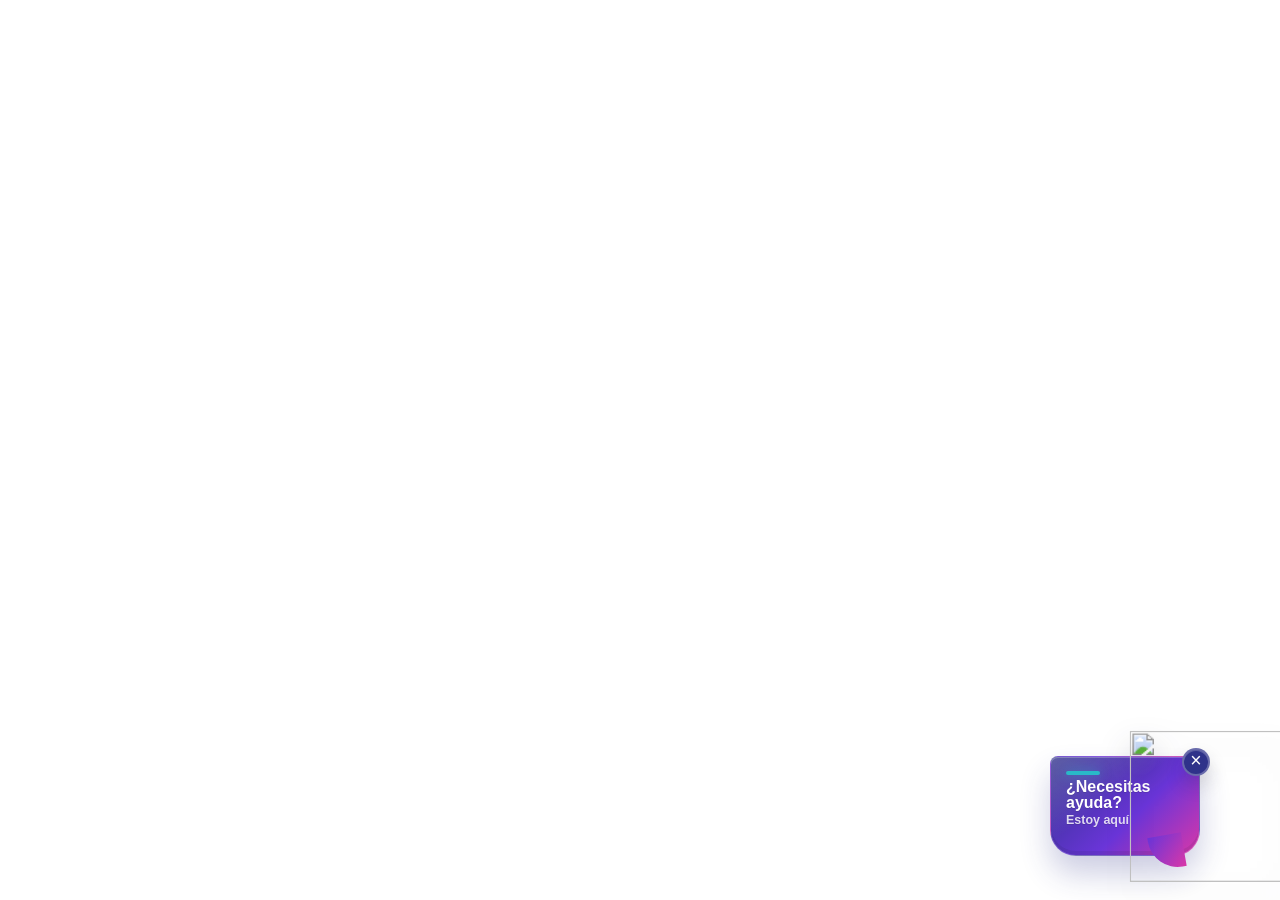
==== commit 698d69b6: "Ultimo diseño" ====
--- a/asistente_GEA.html
+++ b/asistente_GEA.html
@@ -6,29 +6,195 @@
   <title>Ania | Gobierno del Estado de Aguascalientes</title>
   <link href="https://cdn.jsdelivr.net/npm/bootstrap@5.3.3/dist/css/bootstrap.min.css" rel="stylesheet"/>
   <link rel="stylesheet" href="css/estilos.css">
-  </head>
+</head>
 <body>
+  <button
+    id="chatLauncher"
+    class="chat-launcher"
+    type="button"
+    aria-label="Abrir chat Ania"
+    title="Abrir chat"
+  >
+    <span class="launcher-copy">
+      <strong>&iquest;Necesitas ayuda?</strong>
+      <small>Estoy aqu&iacute;</small>
+    </span>
+    <img src="avatares/ania/ania_saludando.png" alt="">
+  </button>
+  <button
+    id="chatLauncherClose"
+    class="chat-launcher-close"
+    type="button"
+    aria-label="Ocultar ayuda"
+    title="Ocultar ayuda"
+  >
+    <span aria-hidden="true">&times;</span>
+  </button>
+
+  <div
+    id="termsDialog"
+    class="terms-dialog"
+    role="dialog"
+    aria-modal="true"
+    aria-labelledby="termsDialogTitle"
+    hidden
+  >
+    <div class="terms-dialog-box">
+      <h2 id="termsDialogTitle">T&eacute;rminos y Condiciones</h2>
+      <p>
+        La utilizaci&oacute;n de este sitio y de sus aplicaciones implica el
+        consentimiento del usuario para aceptar y cumplir los t&eacute;rminos y
+        condiciones, as&iacute; como las pol&iacute;ticas de privacidad, seguridad y
+        dem&aacute;s documentos que regulan su uso. Si alguno de estos t&eacute;rminos es
+        contrario a sus intereses, deber&aacute; abstenerse de utilizar el sitio.
+      </p>
+      <div class="terms-dialog-actions">
+        <button id="termsCancel" class="terms-button" type="button">CANCELAR</button>
+        <button id="termsAccept" class="terms-button" type="button">ACEPTAR</button>
+      </div>
+    </div>
+  </div>
 
   <div class="app">
-  <div class="avatar-section d-flex align-items-center justify-content-center">
-    <img id="sideAvatar" src="avatares/ania/ania_saludando.png" alt="Ania">
-  </div>
-
-  <div class="chat-container">
-    <div id="chatHistory"></div>
-
-    <div class="controls">
-      <div class="w-100">
-        <div id="assistantStatus" class="status-indicator">Presiona el micrófono para iniciar</div>
-        <div class="d-flex gap-2">
-          <input type="text" id="userInput" class="form-control" placeholder="Escribe tu duda aquí...">
-          <button id="btnAction" class="btn btn-primary btn-mic">🎤 Iniciar Voz</button>
+    <div class="avatar-section d-flex align-items-center justify-content-center">
+      <img id="sideAvatar" src="avatares/ania/ania_saludando.png" alt="Ania">
+    </div>
+
+    <div class="chat-container">
+      <div class="chat-brand">
+        <img src="assets/img/app-icon.svg" alt="Gobierno del Estado de Aguascalientes">
+        <div>
+          <strong>Ania</strong>
+          <span>Gobierno de Aguascalientes</span>
+        </div>
+        <button id="chatClose" class="chat-close" type="button" aria-label="Cerrar chat">&times;</button>
+      </div>
+
+      <div id="chatHistory"></div>
+
+      <div class="controls">
+        <div class="w-100">
+          <div id="assistantStatus" class="status-indicator">Presiona el micr&oacute;fono para iniciar</div>
+          <div class="d-flex gap-2">
+            <input type="text" id="userInput" class="form-control" placeholder="Escribe tu duda aqu&iacute;...">
+            <button id="btnAction" class="btn btn-primary btn-mic">Iniciar Voz</button>
+          </div>
         </div>
       </div>
     </div>
   </div>
-</div>
-
+
+  <button
+    id="chatDockClose"
+    class="chat-dock-close"
+    type="button"
+    aria-label="Cerrar chat"
+    title="Cerrar chat"
+  ></button>
+
+  <script>
+    const geaWidget = document.querySelector(".app");
+    const geaLauncher = document.getElementById("chatLauncher");
+    const geaLauncherClose = document.getElementById("chatLauncherClose");
+    const geaClose = document.getElementById("chatClose");
+    const geaDockClose = document.getElementById("chatDockClose");
+    const termsDialog = document.getElementById("termsDialog");
+    const termsAccept = document.getElementById("termsAccept");
+    const termsCancel = document.getElementById("termsCancel");
+    const termsAcceptedKey = "gea_terms_accepted_v1";
+
+    const hasCookieAcceptedTerms = () => {
+      return document.cookie
+        .split(";")
+        .some((item) => item.trim() === `${termsAcceptedKey}=true`);
+    };
+
+    const hasAcceptedTerms = () => {
+      try {
+        return localStorage.getItem(termsAcceptedKey) === "true" || hasCookieAcceptedTerms();
+      } catch (_) {
+        return hasCookieAcceptedTerms();
+      }
+    };
+
+    const saveAcceptedTerms = () => {
+      try {
+        localStorage.setItem(termsAcceptedKey, "true");
+      } catch (_) {
+        document.cookie = `${termsAcceptedKey}=true; max-age=31536000; path=/; SameSite=Lax`;
+      }
+    };
+
+    const openChat = () => {
+      geaWidget.classList.add("open");
+      geaLauncher.classList.add("is-hidden");
+      geaLauncherClose.classList.add("is-hidden");
+    };
+
+    const closeChat = () => {
+      geaWidget.classList.remove("open");
+      if (!document.body.classList.contains("launcher-dismissed")) {
+        geaLauncher.classList.remove("is-hidden");
+        geaLauncherClose.classList.remove("is-hidden");
+      }
+    };
+
+    const showTermsDialog = () => {
+      geaLauncher.classList.add("is-hidden");
+      geaLauncherClose.classList.add("is-hidden");
+      termsDialog.hidden = false;
+      termsAccept.focus();
+    };
+
+    const hideTermsDialog = (returnFocus = true, restoreLauncher = true) => {
+      termsDialog.hidden = true;
+      if (restoreLauncher && !document.body.classList.contains("launcher-dismissed")) {
+        geaLauncher.classList.remove("is-hidden");
+        geaLauncherClose.classList.remove("is-hidden");
+      }
+      if (returnFocus) {
+        geaLauncher.focus();
+      }
+    };
+
+    geaLauncher.addEventListener("click", () => {
+      if (hasAcceptedTerms()) {
+        openChat();
+        return;
+      }
+
+      showTermsDialog();
+    });
+
+    termsAccept.addEventListener("click", () => {
+      saveAcceptedTerms();
+      hideTermsDialog(false, false);
+      openChat();
+    });
+
+    termsCancel.addEventListener("click", () => {
+      hideTermsDialog();
+    });
+
+    termsDialog.addEventListener("click", (event) => {
+      if (event.target === termsDialog) {
+        hideTermsDialog();
+      }
+    });
+
+    document.addEventListener("keydown", (event) => {
+      if (event.key === "Escape" && !termsDialog.hidden) {
+        hideTermsDialog();
+      }
+    });
+
+    geaLauncherClose.addEventListener("click", () => {
+      document.body.classList.add("launcher-dismissed");
+    });
+
+    geaClose.addEventListener("click", closeChat);
+    geaDockClose.addEventListener("click", closeChat);
+  </script>
   <script src="js/asistente_logic.js"></script>
 </body>
-</html>+</html>
--- a/css/estilos.css
+++ b/css/estilos.css
@@ -1,104 +1,536 @@
-/**
- * estilos.css
- */
-
 :root {
-    --gea-primary: #2F328A;
-    --gea-primary-dark: #2F328A;
-    --gea-bg: #eee;
-    --gea-white: #fff;
-    --gea-text: #24323F;
-    --gea-border: #ddd;
-
-    --user-bubble: #f3f3f3;
-    --bot-bubble: #4b57f0;
-    --bot-bubble-text: #fff;
-
-    --shadow-soft: 0 10px 24px rgba(0, 0, 0, 0.08);
+    --gea-blue: #2f328a;
+    --gea-violet: #6a35d8;
+    --gea-magenta: #d937a8;
+    --gea-cyan: #29b9c8;
+    --gea-lime: #b8d633;
+    --gea-ink: #20223a;
+    --gea-muted: #667085;
+    --gea-paper: #ffffff;
+    --gea-soft: #f6f7fb;
+    --gea-line: #e7e8f1;
+    --gea-shadow: 0 22px 60px rgba(32, 34, 58, 0.18);
 }
 
 * {
     box-sizing: border-box;
-    margin: 0;
-    padding: 0;
 }
 
 html,
 body {
     width: 100%;
     height: 100%;
+    margin: 0;
+}
+
+body {
     overflow: hidden;
-}
-
-body {
-    font-family: 'Segoe UI', Roboto, Helvetica, Arial, sans-serif;
-    background-color: var(--gea-bg);
-    color: var(--gea-text);
-}
-
-/* =========================
-   LAYOUT GENERAL
-   ========================= */
+    font-family: "Segoe UI", Roboto, Helvetica, Arial, sans-serif;
+    color: var(--gea-ink);
+    background: transparent;
+}
+
+.chat-launcher {
+    position: fixed;
+    right: 20px;
+    bottom: 18px;
+    z-index: 20;
+    width: 242px;
+    height: 128px;
+    display: block;
+    padding: 0;
+    border: 0;
+    border-radius: 0;
+    color: #fff;
+    overflow: visible;
+    background: transparent;
+    box-shadow: none;
+    cursor: pointer;
+    transition: transform 0.18s ease, opacity 0.18s ease, filter 0.18s ease;
+}
+
+.chat-launcher::before {
+    content: "";
+    position: absolute;
+    left: 32px;
+    top: 2px;
+    width: 150px;
+    height: 100px;
+    border: 1px solid rgba(255, 255, 255, 0.18);
+    border-radius: 8px 8px 26px 26px;
+    background:
+        linear-gradient(145deg, rgba(255, 255, 255, 0.22), rgba(255, 255, 255, 0) 42%),
+        linear-gradient(135deg, var(--gea-blue) 0%, var(--gea-violet) 58%, var(--gea-magenta) 100%);
+    box-shadow:
+        0 18px 30px rgba(47, 50, 138, 0.24),
+        inset 0 -4px 0 rgba(32, 34, 58, 0.1),
+        inset 0 1px 0 rgba(255, 255, 255, 0.24);
+    pointer-events: none;
+}
+
+.chat-launcher::after {
+    content: "";
+    position: absolute;
+    left: 132px;
+    top: 81px;
+    width: 34px;
+    height: 34px;
+    border-radius: 0 0 0 30px;
+    background: linear-gradient(135deg, var(--gea-violet), var(--gea-magenta));
+    transform: rotate(-10deg);
+    pointer-events: none;
+}
+
+.chat-launcher:hover {
+    transform: translateY(-4px);
+    filter: drop-shadow(0 16px 22px rgba(47, 50, 138, 0.22));
+}
+
+.chat-launcher:hover + .chat-launcher-close {
+    transform: translateY(-4px);
+}
+
+.chat-launcher.is-hidden {
+    opacity: 0;
+    pointer-events: none;
+    transform: translateY(12px) scale(0.96);
+}
+
+body.launcher-dismissed .chat-launcher,
+body.launcher-dismissed .chat-launcher-close {
+    display: none;
+}
+
+.chat-launcher-close {
+    position: fixed;
+    right: 70px;
+    bottom: 124px;
+    z-index: 21;
+    display: inline-flex;
+    align-items: center;
+    justify-content: center;
+    width: 28px;
+    height: 28px;
+    padding: 0;
+    border: 2px solid rgba(255, 255, 255, 0.28);
+    border-radius: 50%;
+    color: #fff;
+    background: var(--gea-blue);
+    box-shadow:
+        0 10px 18px rgba(32, 34, 58, 0.18),
+        inset 0 1px 0 rgba(255, 255, 255, 0.2);
+    font-size: 1.22rem;
+    font-weight: 500;
+    line-height: 1;
+    cursor: pointer;
+    transition: transform 0.18s ease, opacity 0.18s ease, background 0.18s ease;
+}
+
+.chat-launcher-close span {
+    display: block;
+    line-height: 1;
+    transform: translateY(-1px);
+}
+
+.chat-launcher-close:hover {
+    background: var(--gea-violet);
+    transform: translateY(-4px) scale(1.06);
+}
+
+.chat-launcher-close.is-hidden {
+    opacity: 0;
+    pointer-events: none;
+    transform: translateY(12px) scale(0.96);
+}
+
+.terms-dialog {
+    position: fixed;
+    right: 20px;
+    bottom: 18px;
+    z-index: 40;
+    display: block;
+    padding: 0;
+}
+
+.terms-dialog[hidden] {
+    display: none;
+}
+
+.terms-dialog-box {
+    position: relative;
+    width: min(400px, calc(100vw - 24px));
+    min-height: 232px;
+    padding: 20px 12px 14px 22px;
+    overflow: hidden;
+    color: #28211d;
+    background: #f5f1e6;
+    box-shadow: 0 18px 38px rgba(32, 34, 58, 0.22);
+}
+
+.terms-dialog-box::before {
+    content: "";
+    position: absolute;
+    top: 0;
+    left: 0;
+    width: 100%;
+    height: 6px;
+    background: linear-gradient(90deg, #f4b300 0 54%, #d937a8 54% 62%, #2f328a 62% 100%);
+}
+
+.terms-dialog-box h2 {
+    margin: 0 0 9px;
+    color: #302923;
+    font-size: 0.86rem;
+    font-weight: 500;
+    line-height: 1.2;
+}
+
+.terms-dialog-box p {
+    max-width: 344px;
+    margin: 0;
+    color: #3f3933;
+    font-size: 0.82rem;
+    font-weight: 400;
+    line-height: 1.52;
+}
+
+.terms-dialog-actions {
+    display: flex;
+    justify-content: flex-end;
+    gap: 8px;
+    margin-top: 16px;
+}
+
+.terms-button {
+    min-width: 93px;
+    height: 36px;
+    padding: 0 15px;
+    border: 0;
+    border-radius: 0;
+    color: #24248f;
+    background: #ffb000;
+    font-size: 0.84rem;
+    font-weight: 800;
+    letter-spacing: 0;
+    line-height: 1;
+    cursor: pointer;
+    transition: filter 0.18s ease, transform 0.18s ease;
+}
+
+.terms-button:hover,
+.terms-button:focus {
+    filter: brightness(1.04);
+    outline: none;
+    transform: translateY(-1px);
+}
+
+.terms-button:focus-visible {
+    box-shadow: 0 0 0 3px rgba(47, 50, 138, 0.24);
+}
+
+.chat-launcher img {
+    position: absolute;
+    right: 2px;
+    bottom: 0;
+    z-index: 2;
+    width: 116px;
+    height: 112px;
+    object-fit: contain;
+    object-position: center bottom;
+    filter: drop-shadow(0 12px 12px rgba(32, 34, 58, 0.24));
+    transform: translateX(8px) scale(1.35);
+    transform-origin: center bottom;
+}
+
+.chat-launcher span {
+    position: absolute;
+    left: 48px;
+    top: 17px;
+    z-index: 1;
+    width: 116px;
+    display: flex;
+    flex-direction: column;
+    gap: 4px;
+    color: #fff;
+    font-family: "Trebuchet MS", "Segoe UI", sans-serif;
+    letter-spacing: 0;
+    text-align: left;
+    text-shadow: 0 1px 0 rgba(32, 34, 58, 0.16);
+}
+
+.chat-launcher span::before {
+    content: "";
+    width: 34px;
+    height: 4px;
+    border-radius: 99px;
+    background: var(--gea-cyan);
+    box-shadow: 0 0 12px rgba(41, 185, 200, 0.58);
+}
+
+.chat-launcher strong,
+.chat-launcher small {
+    display: block;
+}
+
+.chat-launcher strong {
+    font-size: 1rem;
+    font-weight: 900;
+    line-height: 0.98;
+}
+
+.chat-launcher small {
+    color: rgba(255, 255, 255, 0.82);
+    font-size: 0.78rem;
+    font-weight: 800;
+    line-height: 1;
+}
+
 .app {
+    position: fixed;
+    right: 24px;
+    bottom: 104px;
+    z-index: 19;
     display: grid;
-    grid-template-columns: minmax(0, 1fr) 450px;
-    width: 100%;
-    height: 100vh;
-    height: 100dvh;
+    grid-template-columns: 280px minmax(0, 440px);
+    width: min(94vw, 720px);
+    height: min(82vh, 620px);
     overflow: hidden;
-}
-
-/* =========================
-   AVATAR
-   ========================= */
+    background: var(--gea-paper);
+    border: 1px solid rgba(47, 50, 138, 0.12);
+    border-radius: 22px;
+    box-shadow: var(--gea-shadow);
+    opacity: 0;
+    pointer-events: none;
+    transform: translateY(18px) scale(0.96);
+    transform-origin: bottom right;
+    transition: opacity 0.2s ease, transform 0.2s ease;
+}
+
+.app.open {
+    opacity: 1;
+    pointer-events: auto;
+    transform: translateY(0) scale(1);
+}
+
+.chat-dock-close {
+    position: fixed;
+    right: 24px;
+    bottom: 34px;
+    z-index: 18;
+    display: inline-flex;
+    align-items: center;
+    justify-content: center;
+    width: 58px;
+    height: 58px;
+    padding: 0;
+    border: 0;
+    border-radius: 8px;
+    color: #fff;
+    background:
+        linear-gradient(145deg, rgba(255, 255, 255, 0.22), rgba(255, 255, 255, 0)),
+        linear-gradient(135deg, var(--gea-blue), var(--gea-violet) 60%, var(--gea-magenta));
+    box-shadow:
+        0 14px 28px rgba(47, 50, 138, 0.24),
+        inset 0 1px 0 rgba(255, 255, 255, 0.28);
+    opacity: 0;
+    pointer-events: none;
+    transform: translateY(10px) scale(0.96);
+    cursor: pointer;
+    transition: opacity 0.2s ease, transform 0.2s ease, filter 0.18s ease;
+}
+
+.chat-dock-close::before {
+    content: "";
+    width: 13px;
+    height: 13px;
+    border-right: 3px solid currentColor;
+    border-bottom: 3px solid currentColor;
+    transform: translateY(-3px) rotate(45deg);
+}
+
+.app.open + .chat-dock-close {
+    opacity: 1;
+    pointer-events: auto;
+    transform: translateY(0) scale(1);
+}
+
+.chat-dock-close:hover,
+.chat-dock-close:focus {
+    filter: saturate(1.08) brightness(1.03);
+    outline: none;
+    transform: translateY(-2px) scale(1.02);
+}
+
+.chat-dock-close:focus-visible {
+    box-shadow:
+        0 14px 28px rgba(47, 50, 138, 0.24),
+        inset 0 1px 0 rgba(255, 255, 255, 0.28),
+        0 0 0 3px rgba(41, 185, 200, 0.32);
+}
+
 .avatar-section {
+    position: relative;
+    isolation: isolate;
     display: flex;
     align-items: center;
     justify-content: center;
     min-width: 0;
     min-height: 0;
     overflow: hidden;
-    background: linear-gradient(180deg, #fff 0%, #eee 100%);
+    padding: 16px;
+    background: linear-gradient(180deg, #f9fbff 0%, #eef2ff 100%);
+    border-right: 1px solid var(--gea-line);
+}
+
+.avatar-section::before {
+    content: "";
+    position: absolute;
+    left: 50%;
+    top: 52%;
+    width: 82%;
+    height: 58%;
+    border-radius: 50%;
+    background: radial-gradient(
+        ellipse at center,
+        rgba(47, 50, 138, 0.12) 0%,
+        rgba(106, 53, 216, 0.08) 38%,
+        rgba(41, 185, 200, 0.05) 58%,
+        rgba(41, 185, 200, 0) 74%
+    );
+    z-index: 0;
+    transform: translate(-43%, -50%);
+}
+
+.avatar-section::after {
+    content: "";
+    position: absolute;
+    left: -12%;
+    width: 124%;
+    bottom: 0;
+    z-index: 2;
+    height: 22%;
+    border-radius: 300% 50% 0 0 / 100% 100% 0 0;
+    background: linear-gradient(20deg, var(--gea-blue), var(--gea-violet));
+    box-shadow: 0 -1px 0 rgba(255, 255, 255, 0.22);
+    pointer-events: none;
 }
 
 #sideAvatar {
+    --avatar-x: 20%;
+    --avatar-scale: 1.42;
+    --avatar-scale-active: 1.44;
+    --avatar-y: 30%;
+    position: relative;
+    z-index: 1;
     display: block;
-    max-width: 90%;
-    max-height: 90dvh;
+    width: auto;
+    max-width: none;
+    height: 40%;
+    max-height: 50%;
     object-fit: contain;
     object-position: center bottom;
-}
-
-/* =========================
-   CHAT
-   ========================= */
+    filter: drop-shadow(0 18px 22px rgba(32, 34, 58, 0.18));
+    transform-origin: center bottom;
+    transform: translateX(var(--avatar-x)) translateY(var(--avatar-y)) scale(var(--avatar-scale));
+}
+
+#sideAvatar.active-anim {
+    animation: avatarPulse 1.5s ease-in-out infinite;
+}
+
 .chat-container {
     display: flex;
     flex-direction: column;
     min-width: 0;
-    min-height: 0; /* CLAVE para que no empuje al avatar */
+    min-height: 0;
     height: 100%;
     overflow: hidden;
-    background: var(--gea-white);
-    border-left: 4px solid var(--gea-primary);
-}
-
-/* HISTORIAL */
+    background: var(--gea-paper);
+}
+
+.chat-brand {
+    flex: 0 0 auto;
+    display: grid;
+    grid-template-columns: auto minmax(0, 1fr) auto;
+    align-items: center;
+    gap: 12px;
+    padding: 16px;
+    color: #fff;
+    background: linear-gradient(135deg, var(--gea-blue), var(--gea-violet) 62%, var(--gea-magenta));
+}
+
+.chat-brand img {
+    width: 40px;
+    height: 40px;
+    padding: 4px;
+    object-fit: contain;
+    background: rgba(255, 255, 255, 0.96);
+    border-radius: 12px;
+}
+
+.chat-brand strong,
+.chat-brand span {
+    display: block;
+    line-height: 1.1;
+}
+
+.chat-brand strong {
+    font-size: 1rem;
+    font-weight: 800;
+}
+
+.chat-brand span {
+    margin-top: 4px;
+    color: rgba(255, 255, 255, 0.78);
+    font-size: 0.8rem;
+    font-weight: 600;
+}
+
+.chat-close {
+    display: inline-flex;
+    align-items: center;
+    justify-content: center;
+    width: 36px;
+    height: 36px;
+    padding: 0;
+    border: 1px solid rgba(255, 255, 255, 0.24);
+    border-radius: 50%;
+    color: #fff;
+    background: rgba(255, 255, 255, 0.12);
+    font-size: 0;
+    line-height: 0;
+    cursor: pointer;
+    transition: background 0.18s ease, transform 0.18s ease;
+}
+
+.chat-close::before {
+    content: "\00d7";
+    display: block;
+    font-size: 1.35rem;
+    line-height: 1;
+    transform: translateY(-1px);
+}
+
+.chat-close:hover {
+    background: rgba(255, 255, 255, 0.2);
+    transform: rotate(90deg);
+}
+
 #chatHistory {
     flex: 1 1 auto;
-    min-height: 0; /* CLAVE para que exista scroll interno */
+    min-height: 0;
     overflow-y: auto;
     overflow-x: hidden;
-    padding: 20px;
+    padding: 18px;
     display: flex;
     flex-direction: column;
     gap: 12px;
-
+    /* background: linear-gradient(-30deg, #FCE5FF 0%, #eef2ff 100%); */
+    background: var(--gea-soft);
     scrollbar-width: thin;
-    scrollbar-color: rgba(47, 50, 138, 0.45) transparent;
-}
-
-/* SCROLL WEBKIT */
+    scrollbar-color: rgba(47, 50, 138, 0.34) transparent;
+}
+
 #chatHistory::-webkit-scrollbar {
     width: 10px;
 }
@@ -108,38 +540,36 @@
 }
 
 #chatHistory::-webkit-scrollbar-thumb {
-    background: rgba(47, 50, 138, 0.4);
-    border-radius: 10px;
-    border: 2px solid transparent;
+    border: 2px solid #fff;
+    border-radius: 999px;
+    background: rgba(47, 50, 138, 0.35);
     background-clip: padding-box;
 }
 
-/* =========================
-   MENSAJES
-   ========================= */
 .message {
-    max-width: 82%;
-    padding: 12px 15px;
-    border-radius: 16px;
-    font-size: 0.95rem;
-    line-height: 1.5;
-    box-shadow: var(--shadow-soft);
+    max-width: 84%;
+    padding: 11px 14px !important;
+    border-radius: 16px !important;
+    font-size: 0.94rem;
+    line-height: 1.46;
+    box-shadow: 0 8px 22px rgba(32, 34, 58, 0.08);
     word-wrap: break-word;
     overflow-wrap: anywhere;
     white-space: normal;
+    animation: bubbleIn 0.18s ease;
 }
 
 .user-msg {
     align-self: flex-end;
-    background: var(--user-bubble);
-    color: var(--gea-text);
+    color: #fff !important;
+    background: linear-gradient(135deg, var(--gea-violet), var(--gea-blue)) !important;
 }
 
 .bot-msg {
     align-self: flex-start;
-    background: var(--bot-bubble);
-    color: var(--bot-bubble-text);
-    border-left: 4px solid var(--gea-primary);
+    color: var(--gea-ink) !important;
+    background: var(--gea-soft) !important;
+    border: 1px solid var(--gea-line);
 }
 
 .bot-msg p,
@@ -154,70 +584,270 @@
     padding-left: 20px;
 }
 
-/* LINKS BOT */
 .bot-msg a {
-    color: #fff !important;
+    color: var(--gea-violet) !important;
     text-decoration: underline;
-    font-weight: 600;
+    font-weight: 700;
     word-break: break-word;
 }
 
-/* =========================
-   CONTROLES
-   ========================= */
 .controls {
     flex: 0 0 auto;
-    padding: 15px;
-    border-top: 1px solid var(--gea-border);
+    padding: 14px;
+    border-top: 1px solid var(--gea-line);
     background: #fff;
 }
 
-/* INPUT */
+.status-indicator {
+    margin-bottom: 9px;
+    color: var(--gea-muted);
+    font-size: 0.84rem;
+    font-weight: 700;
+}
+
 #userInput {
     width: 100%;
-    padding: 10px 15px;
-    border-radius: 25px;
-    border: 1px solid var(--gea-border);
+    min-height: 46px;
+    padding: 10px 14px;
+    border: 1px solid var(--gea-line);
+    border-radius: 14px !important;
     outline: none;
+    color: var(--gea-ink);
+    box-shadow: none !important;
 }
 
 #userInput:focus {
-    border-color: var(--gea-primary);
-}
-
-/* BOTÓN */
+    border-color: rgba(106, 53, 216, 0.55);
+    box-shadow: 0 0 0 4px rgba(106, 53, 216, 0.1) !important;
+}
+
 .btn-mic {
-    margin-top: 10px;
-    width: 100%;
-    padding: 10px;
-    border-radius: 25px;
-    border: none;
-    background: var(--gea-primary);
+    position: relative;
+    display: inline-flex !important;
+    align-items: center;
+    justify-content: center;
+    gap: 8px;
+    width: 126px;
+    min-width: 126px;
+    min-height: 44px;
+    margin-top: 0;
+    padding: 9px 13px;
+    border: 0 !important;
+    border-radius: 14px !important;
     color: #fff;
-    font-weight: bold;
+    font-size: 0.9rem;
+    font-weight: 800;
+    line-height: 1.1;
+    white-space: nowrap;
+    overflow: hidden;
+    background:
+        linear-gradient(135deg, rgba(255, 255, 255, 0.2), rgba(255, 255, 255, 0)),
+        linear-gradient(135deg, var(--gea-blue), var(--gea-violet) 62%, var(--gea-magenta)) !important;
+    box-shadow:
+        0 12px 24px rgba(47, 50, 138, 0.26),
+        inset 0 1px 0 rgba(255, 255, 255, 0.26);
     cursor: pointer;
-}
-
-/* =========================
-   RESPONSIVE
-   ========================= */
-@media (max-width: 992px) {
+    transition: transform 0.18s ease, box-shadow 0.18s ease, filter 0.18s ease;
+}
+
+.btn-mic::before {
+    content: "";
+    flex: 0 0 auto;
+    width: 22px;
+    height: 22px;
+    border-radius: 50%;
+    background:
+        rgba(255, 255, 255, 0.16)
+        url("../assets/img/mic.svg") center / 14px 14px no-repeat;
+    box-shadow: inset 0 0 0 1px rgba(255, 255, 255, 0.22);
+}
+
+.btn-mic::after {
+    content: "";
+    position: absolute;
+    inset: -40% auto auto -20%;
+    width: 54px;
+    height: 120px;
+    background: rgba(255, 255, 255, 0.16);
+    transform: rotate(28deg);
+    pointer-events: none;
+}
+
+.btn-mic:hover,
+.btn-mic:focus {
+    color: #fff;
+    background:
+        linear-gradient(135deg, rgba(255, 255, 255, 0.22), rgba(255, 255, 255, 0)),
+        linear-gradient(135deg, var(--gea-violet), var(--gea-magenta)) !important;
+    box-shadow:
+        0 16px 30px rgba(106, 53, 216, 0.3),
+        inset 0 1px 0 rgba(255, 255, 255, 0.28);
+    filter: saturate(1.06);
+    transform: translateY(-1px);
+}
+
+.btn-danger.btn-mic {
+    background:
+        linear-gradient(135deg, rgba(255, 255, 255, 0.18), rgba(255, 255, 255, 0)),
+        linear-gradient(135deg, #d81754, var(--gea-magenta)) !important;
+}
+
+.btn-danger.btn-mic::before {
+    animation: micPulse 1.25s ease-in-out infinite;
+}
+
+@media (max-width: 760px) {
     .app {
+        right: 12px;
+        bottom: 92px;
         grid-template-columns: 1fr;
-        grid-template-rows: 30vh minmax(0, 1fr);
+        grid-template-rows: 150px minmax(0, 1fr);
+        width: calc(100vw - 24px);
+        height: min(82vh, 620px);
     }
 
     .avatar-section {
-        height: 30vh;
-        min-height: 0;
+        border-right: 0;
+        border-bottom: 1px solid var(--gea-line);
+    }
+
+    .avatar-section::before {
+        top: 54%;
+        width: 46%;
+        height: 72%;
+        transform: translate(-42%, -50%);
+    }
+
+    .avatar-section::after {
+        left: -16%;
+        width: 132%;
+        height: 34%;
     }
 
     #sideAvatar {
-        max-height: 28vh;
-    }
-
-    .chat-container {
-        border-left: none;
-        border-top: 3px solid var(--gea-primary);
-    }
-}+        --avatar-x: 8%;
+        --avatar-scale: 1.38;
+        --avatar-scale-active: 1.4;
+        --avatar-y: 12%;
+        width: auto;
+        height: 74%;
+        max-width: none;
+        max-height: 118px;
+    }
+
+    .chat-launcher {
+        right: 14px;
+        bottom: 14px;
+    }
+
+    .chat-launcher-close {
+        right: 64px;
+        bottom: 112px;
+    }
+
+    .chat-dock-close {
+        right: 12px;
+        bottom: 18px;
+    }
+
+    .terms-dialog {
+        right: 14px;
+        bottom: 14px;
+    }
+}
+
+@media (max-width: 520px) {
+    .app {
+        right: 0;
+        bottom: 76px;
+        width: 100vw;
+        height: calc(100dvh - 76px);
+        border-radius: 0;
+    }
+
+    .chat-launcher {
+        right: 8px;
+        bottom: 8px;
+        transform: scale(0.86);
+        transform-origin: right bottom;
+    }
+
+    .chat-launcher:hover {
+        transform: translateY(-4px) scale(0.86);
+    }
+
+    .chat-launcher:hover + .chat-launcher-close {
+        transform: translateY(-4px) scale(0.9);
+    }
+
+    .chat-launcher-close {
+        right: 52px;
+        bottom: 94px;
+        transform: scale(0.9);
+        transform-origin: center;
+    }
+
+    .chat-launcher-close:hover {
+        transform: translateY(-4px) scale(0.96);
+    }
+
+    .terms-dialog {
+        right: 8px;
+        bottom: 8px;
+    }
+
+    .terms-dialog-box {
+        width: calc(100vw - 16px);
+    }
+
+    .chat-dock-close {
+        right: 8px;
+        bottom: 8px;
+    }
+
+    .controls .d-flex {
+        flex-direction: column;
+    }
+
+    .btn-mic {
+        width: 100%;
+    }
+}
+
+@keyframes avatarPulse {
+    0%,
+    100% {
+        transform: translateX(var(--avatar-x)) translateY(var(--avatar-y)) scale(var(--avatar-scale));
+    }
+
+    50% {
+        transform: translateX(var(--avatar-x)) translateY(calc(var(--avatar-y) - 3px)) scale(var(--avatar-scale-active));
+    }
+}
+
+@keyframes bubbleIn {
+    from {
+        opacity: 0;
+        transform: translateY(6px);
+    }
+
+    to {
+        opacity: 1;
+        transform: translateY(0);
+    }
+}
+
+@keyframes micPulse {
+    0%,
+    100% {
+        box-shadow:
+            inset 0 0 0 1px rgba(255, 255, 255, 0.24),
+            0 0 0 0 rgba(255, 255, 255, 0.32);
+    }
+
+    50% {
+        box-shadow:
+            inset 0 0 0 1px rgba(255, 255, 255, 0.34),
+            0 0 0 6px rgba(255, 255, 255, 0);
+    }
+}
